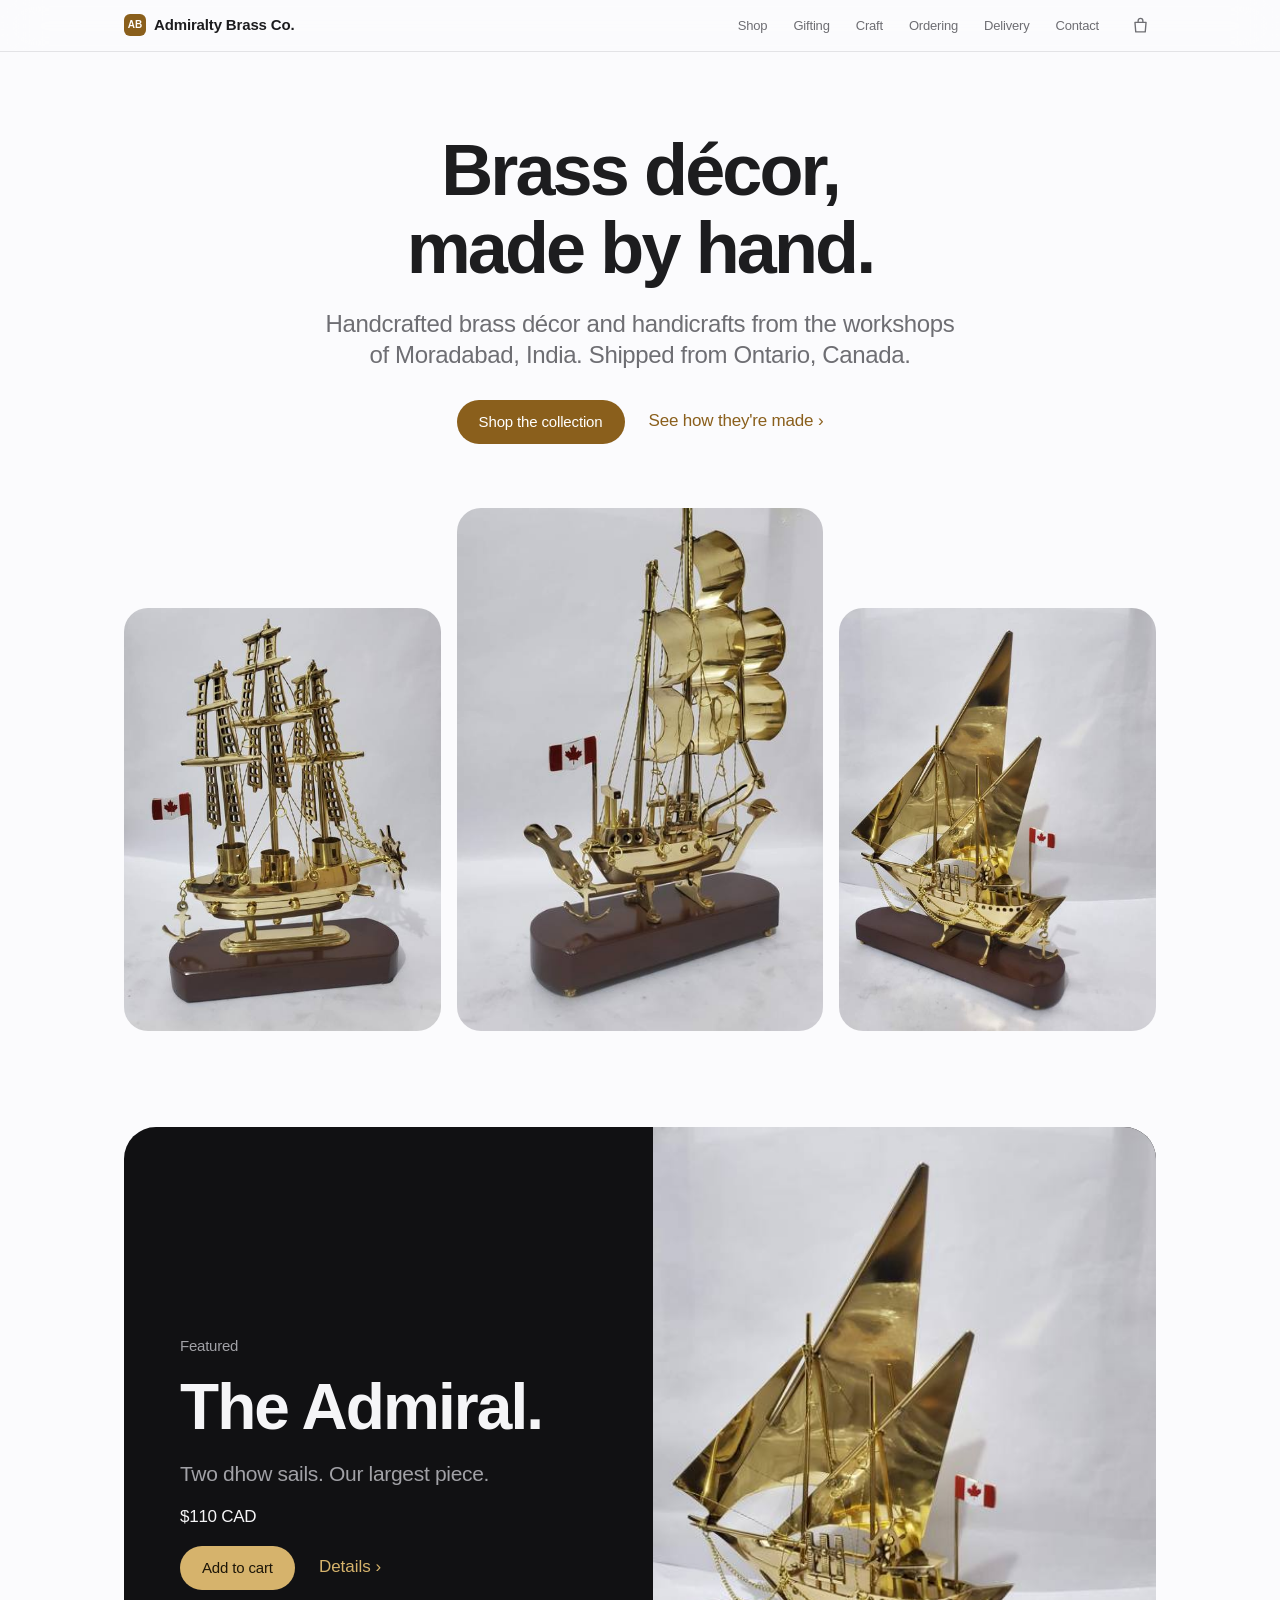
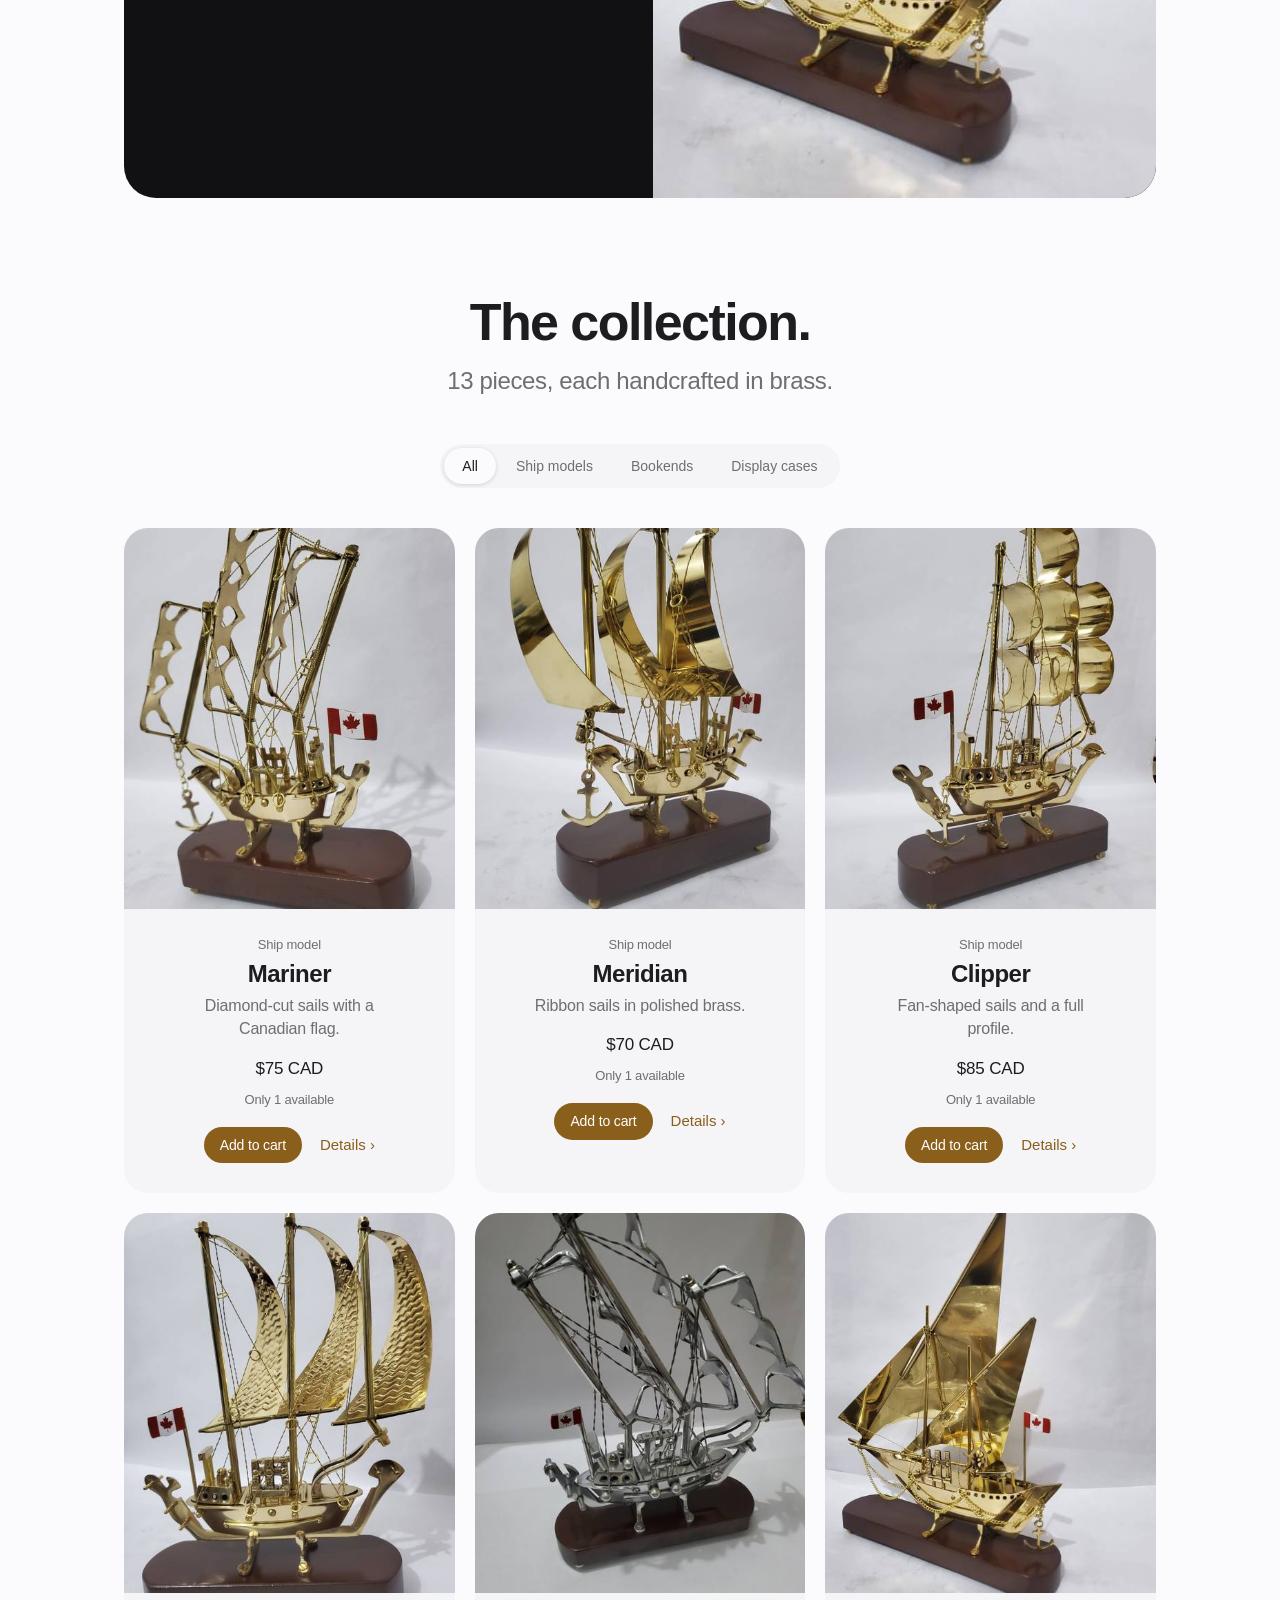
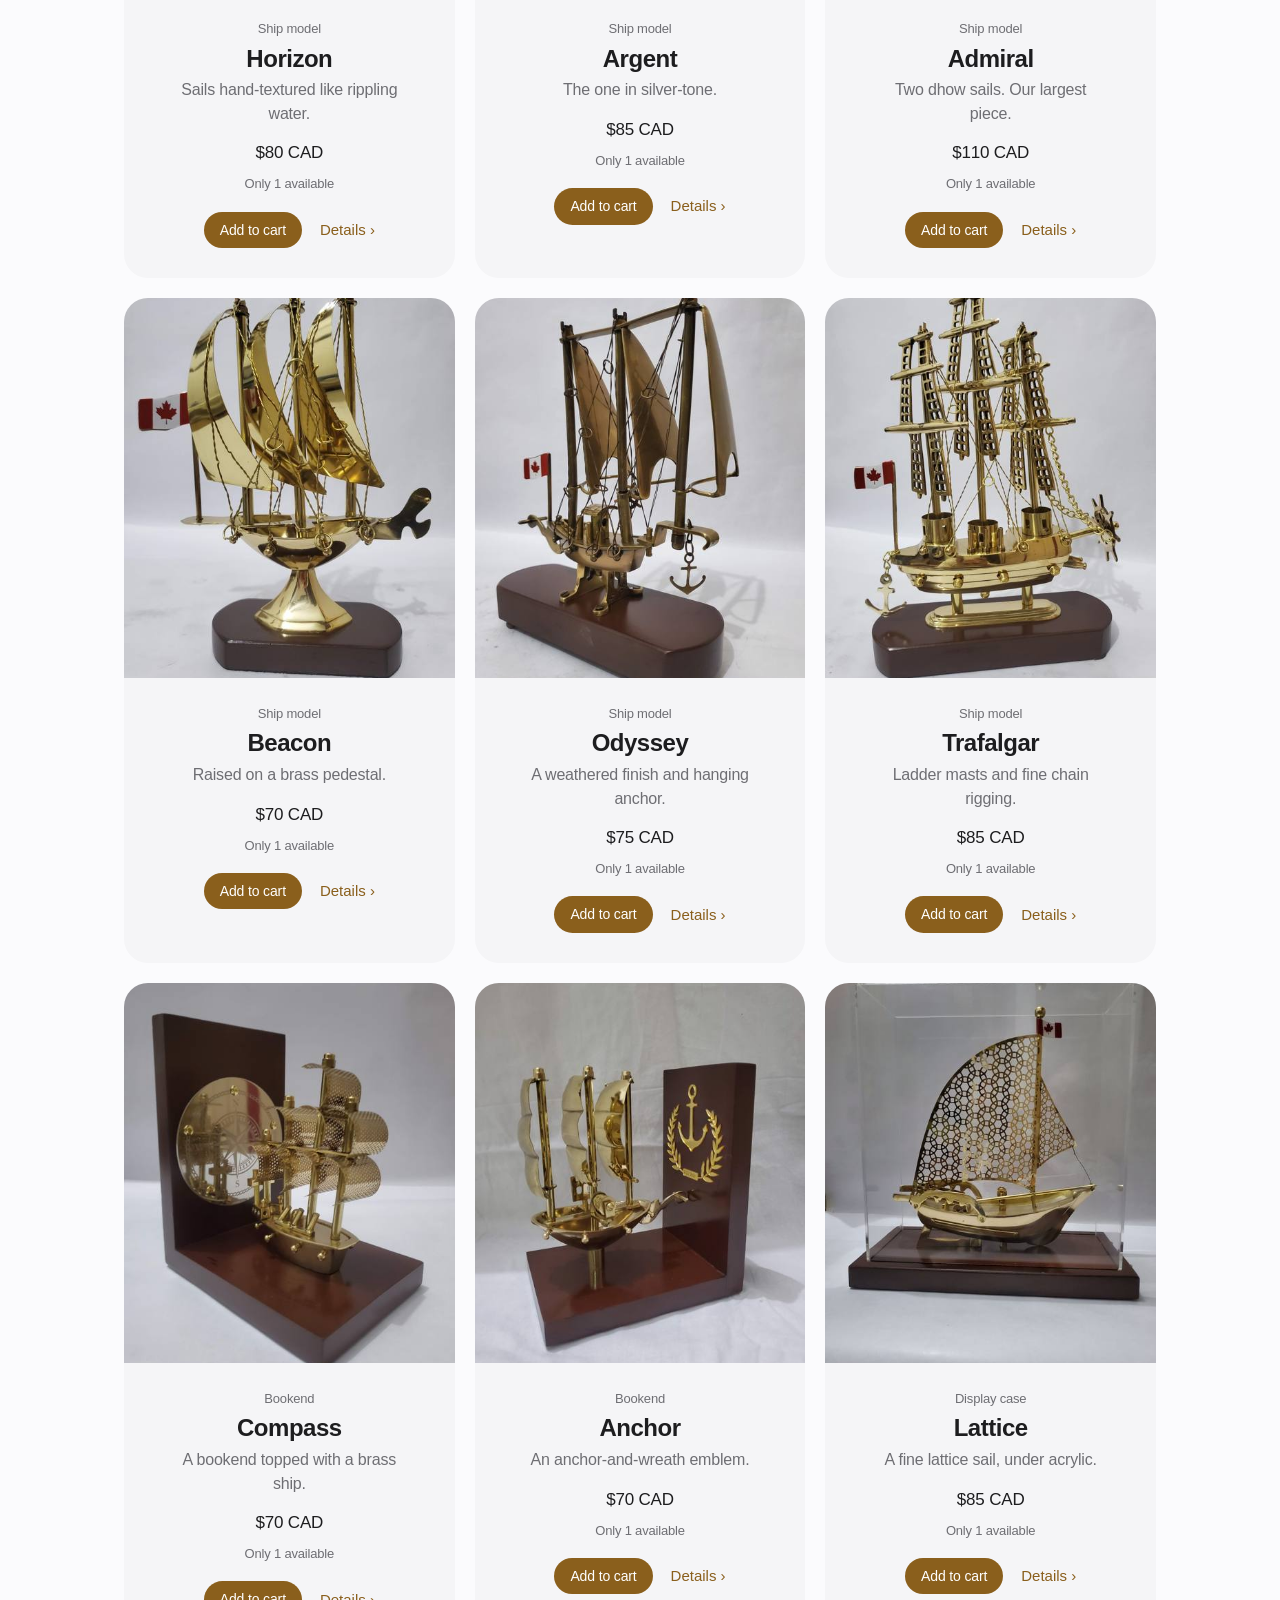
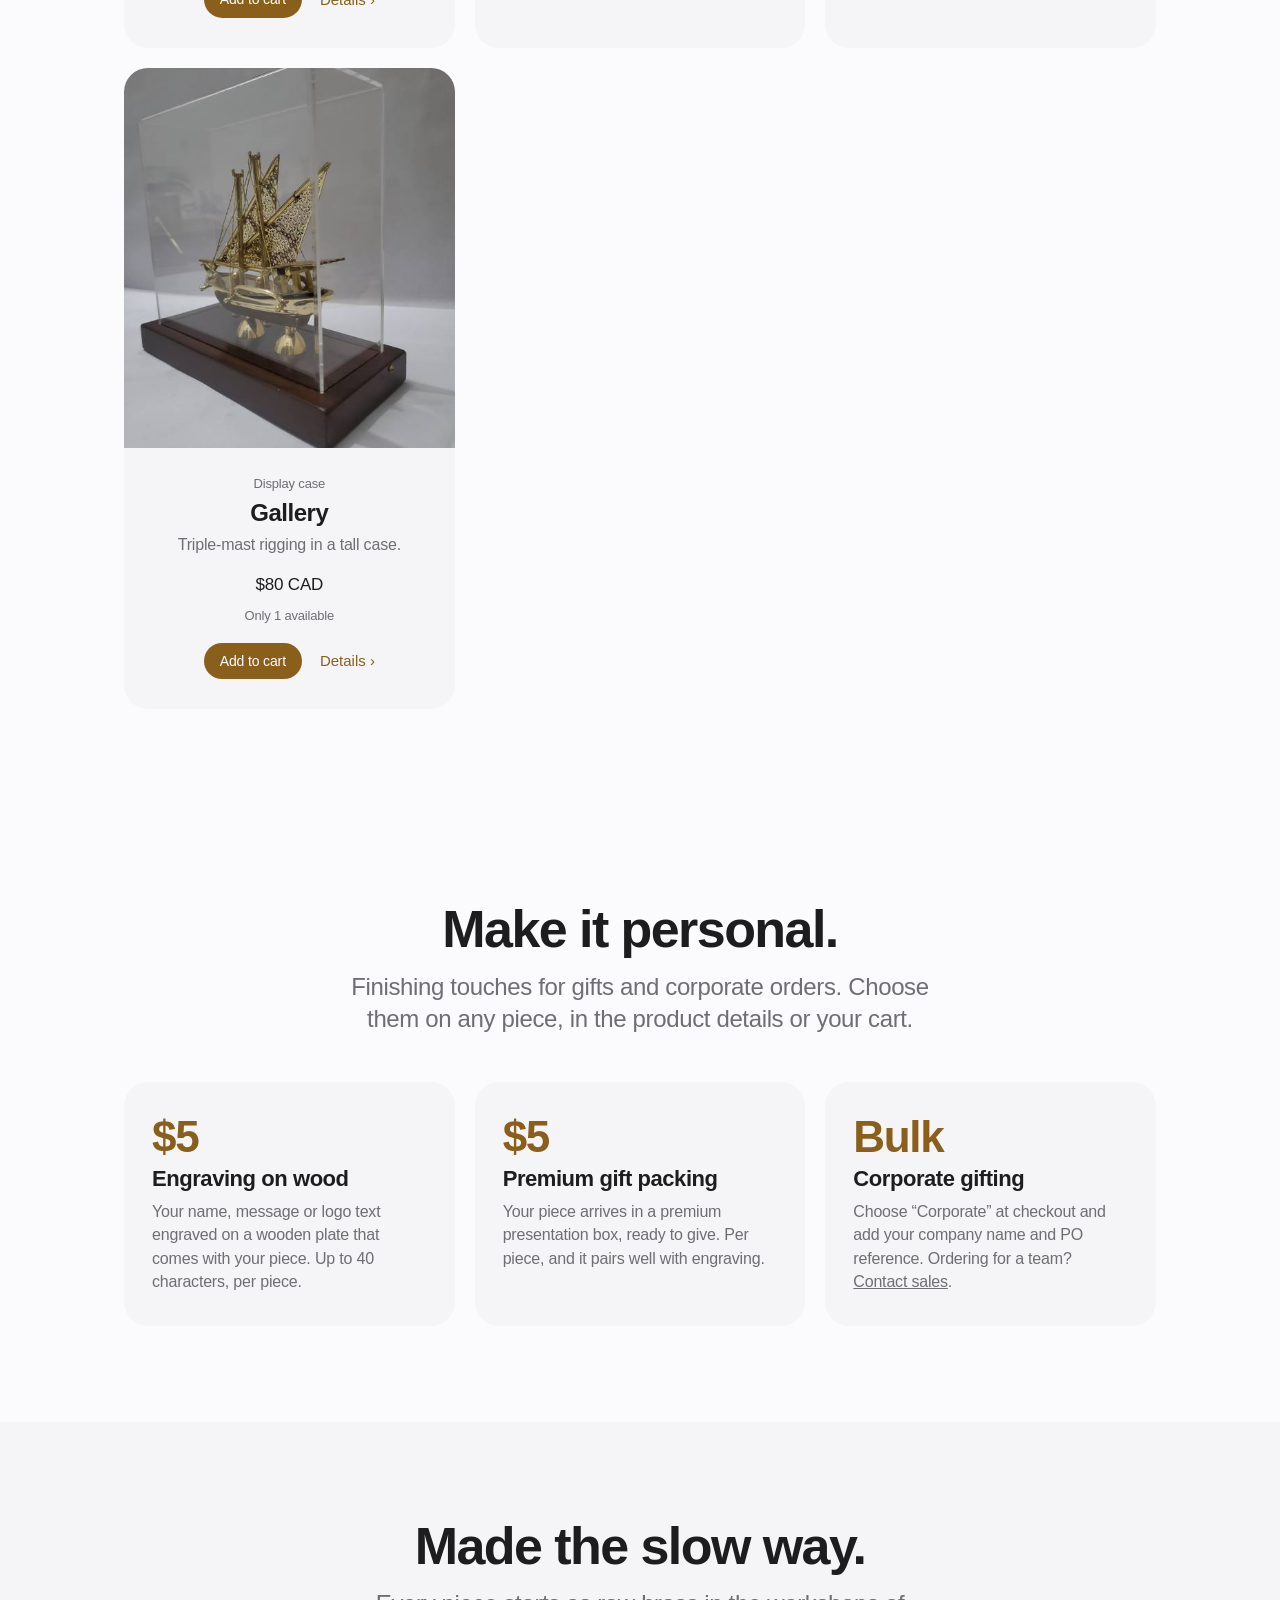
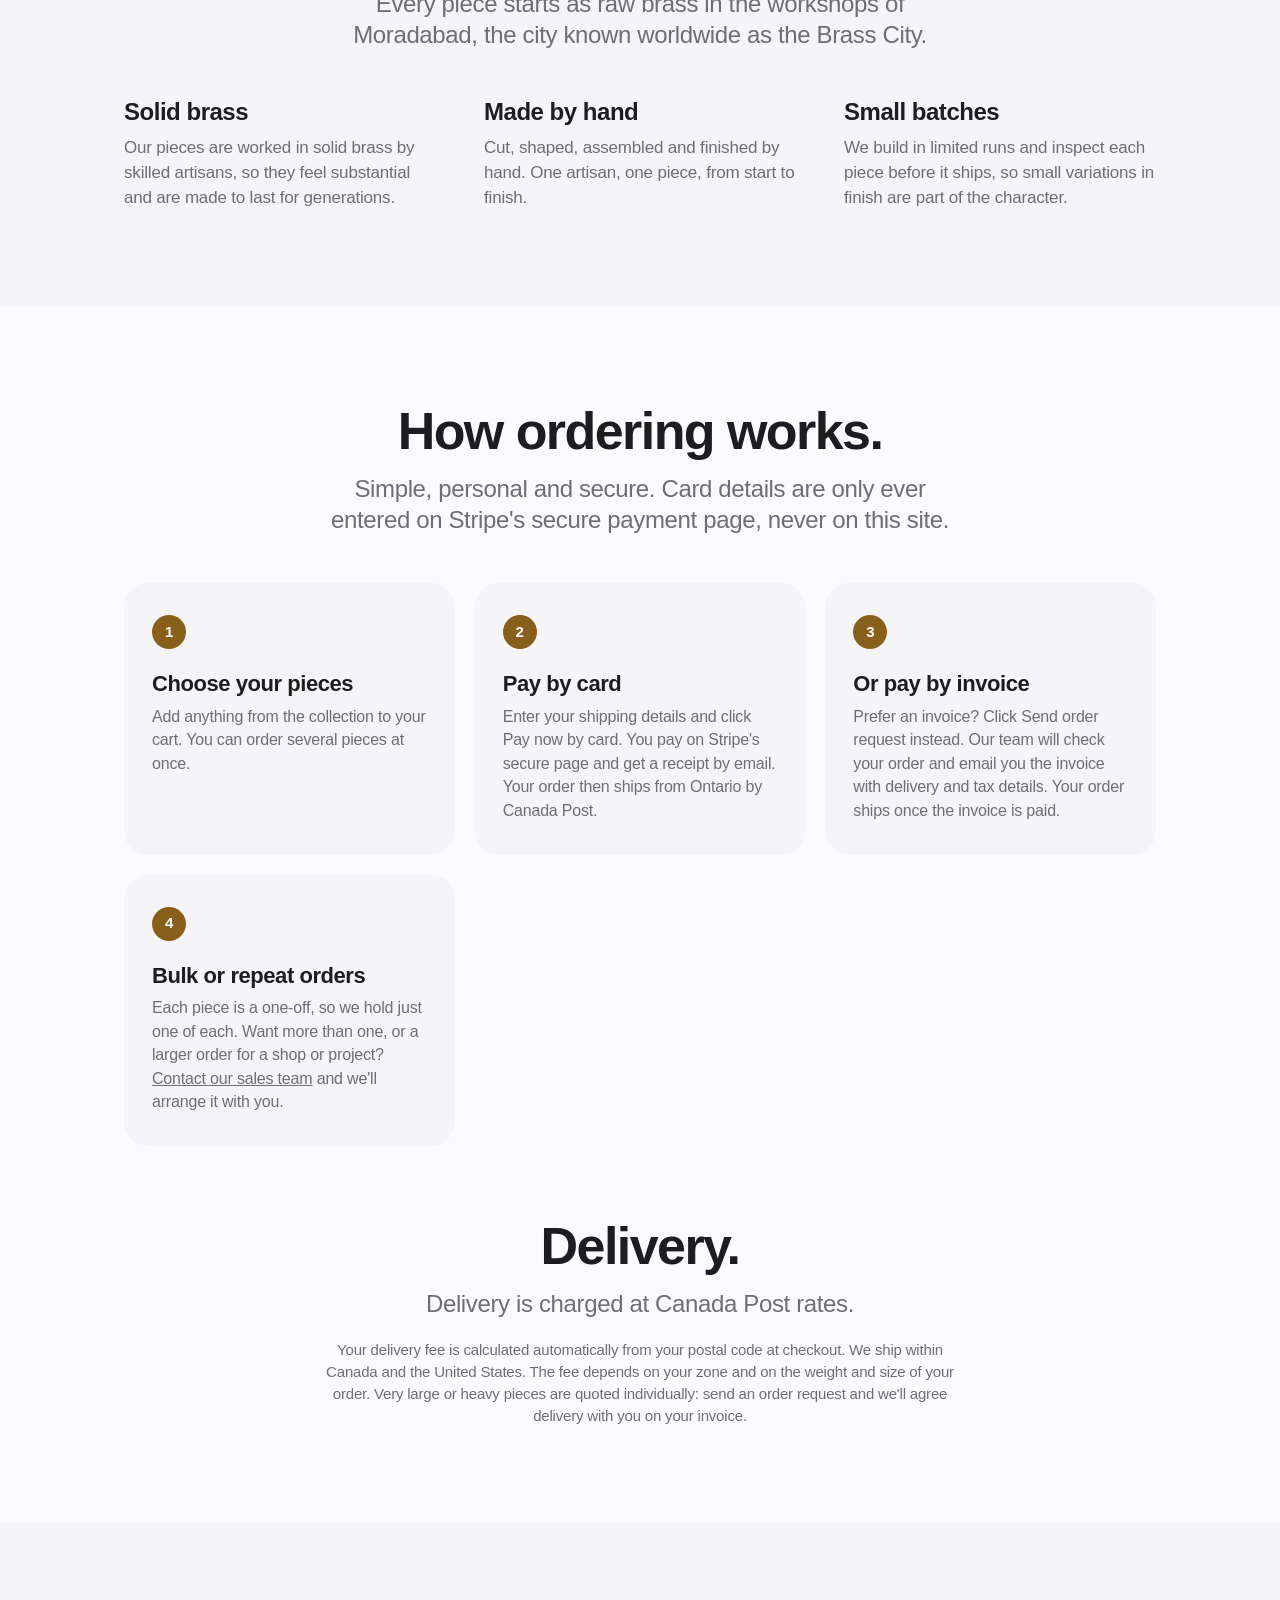
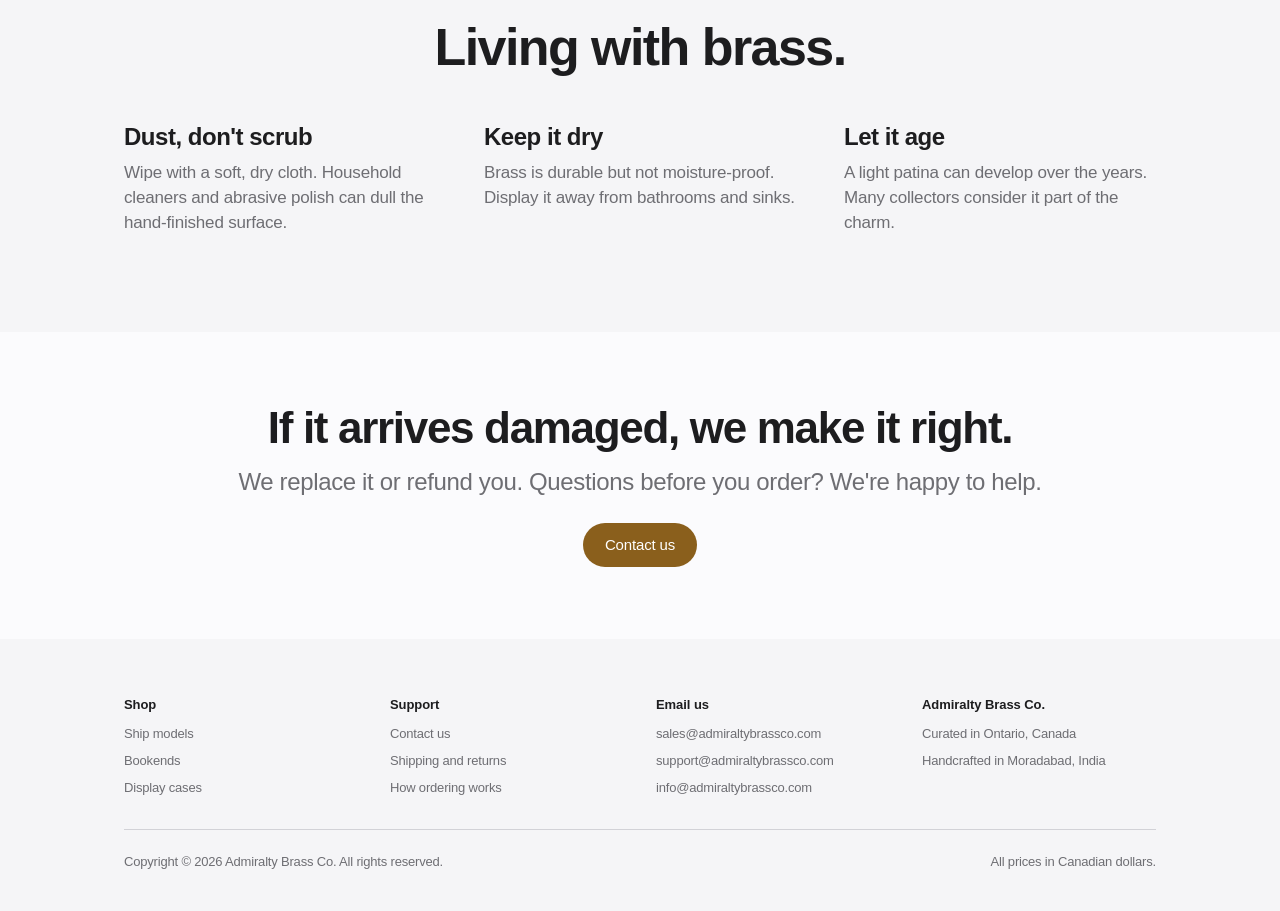
==== index.html @ e2c0f2c4 "Add files via upload" ====
<!DOCTYPE html>
<html lang="en">
<head>
<meta charset="UTF-8">
<meta name="viewport" content="width=device-width, initial-scale=1, viewport-fit=cover">
<title>Admiralty Brass Co. | Handcrafted brass décor</title>
<meta name="description" content="Handcrafted brass décor and handicrafts, made by artisans in Moradabad, India and shipped from Ontario, Canada.">
<meta property="og:title" content="Admiralty Brass Co.">
<meta property="og:description" content="Handcrafted brass décor and handicrafts, shipped from Ontario, Canada.">
<meta name="theme-color" content="#fbfbfd" media="(prefers-color-scheme: light)">
<meta name="theme-color" content="#000000" media="(prefers-color-scheme: dark)">
<link rel="icon" href="data:image/svg+xml,%3Csvg xmlns=%22http://www.w3.org/2000/svg%22 viewBox=%220 0 100 100%22%3E%3Crect width=%22100%22 height=%22100%22 rx=%2222%22 fill=%22%238a5f1c%22/%3E%3Ctext x=%2250%22 y=%2266%22 font-size=%2248%22 font-family=%22Arial,sans-serif%22 font-weight=%22700%22 text-anchor=%22middle%22 fill=%22white%22%3EAB%3C/text%3E%3C/svg%3E">
<style>
[hidden]{display:none!important}
:root{
  --paper:#fbfbfd; --fog:#f5f5f7; --line:#d2d2d7; --ink:#1d1d1f; --slate:#6e6e73;
  --brass:#8a5f1c; --on-brass:#fff; --brass-soft:#b98a3e;
  --radius:24px;
  --font:-apple-system,BlinkMacSystemFont,"SF Pro Display","SF Pro Text","Helvetica Neue","Segoe UI",Roboto,Arial,sans-serif;
}
@media (prefers-color-scheme:dark){
  :root{--paper:#000; --fog:#161618; --line:#38383b; --ink:#f5f5f7; --slate:#a1a1a6; --brass:#d6b36c; --on-brass:#1d1608; --brass-soft:#d6b36c;}
}
*{box-sizing:border-box}
html{scroll-behavior:smooth;scroll-padding-top:64px;-webkit-text-size-adjust:100%}
body{margin:0;background:var(--paper);color:var(--ink);font-family:var(--font);font-size:17px;line-height:1.47;letter-spacing:-.011em;-webkit-font-smoothing:antialiased}
body:has(dialog[open]){overflow:hidden}
img{max-width:100%;display:block}
a{color:inherit}
button{font:inherit;color:inherit}
:focus-visible{outline:2px solid var(--brass);outline-offset:3px;border-radius:6px}
.wrap{max-width:1080px;margin:0 auto;padding:0 24px}
.skip{position:absolute;left:-999px;top:8px;background:var(--ink);color:var(--paper);padding:8px 14px;border-radius:8px;z-index:999}
.skip:focus{left:8px}

/* nav */
.nav{position:sticky;top:0;z-index:50;height:52px;background:color-mix(in srgb,var(--paper) 78%,transparent);backdrop-filter:saturate(180%) blur(20px);-webkit-backdrop-filter:saturate(180%) blur(20px);border-bottom:1px solid color-mix(in srgb,var(--line) 60%,transparent)}
.nav .wrap{height:100%;display:flex;align-items:center;justify-content:space-between;gap:16px}
.brand{display:flex;align-items:center;gap:8px;text-decoration:none;font-weight:600;font-size:15px;letter-spacing:-.01em;white-space:nowrap}
.brand .mark{display:inline-flex;align-items:center;justify-content:center;width:22px;height:22px;border-radius:6px;background:var(--brass);color:var(--on-brass);font-size:10px;font-weight:700;letter-spacing:0}
.links{display:flex;align-items:center;gap:26px;font-size:13px}
.links a{text-decoration:none;color:var(--slate);transition:color .2s}
.links a:hover,.links a[aria-current]{color:var(--ink)}
.cartbtn{position:relative;background:none;border:0;cursor:pointer;padding:6px;display:flex;color:var(--slate)}
.cartbtn:hover{color:var(--ink)}
.cartbtn svg{width:19px;height:19px}
.cartbtn .n{position:absolute;top:-2px;right:-4px;min-width:16px;height:16px;padding:0 4px;border-radius:8px;background:var(--brass);color:var(--on-brass);font-size:10px;font-weight:600;display:none;align-items:center;justify-content:center}
.cartbtn .n.on{display:flex}
@media(max-width:640px){.links .opt{display:none}.links{gap:18px}}

/* buttons */
.btn{display:inline-flex;align-items:center;justify-content:center;gap:6px;border:0;border-radius:980px;padding:11px 22px;font-size:15px;font-weight:500;letter-spacing:-.01em;text-decoration:none;cursor:pointer;background:var(--brass);color:var(--on-brass);transition:filter .2s,transform .1s}
.btn:hover{filter:brightness(1.08)}
.btn:active{transform:scale(.98)}
.btn.sm{padding:8px 16px;font-size:14px}
.btn.block{width:100%}
.btn.ghost{background:transparent;color:var(--brass);box-shadow:inset 0 0 0 1px var(--brass)}
.btn[disabled]{opacity:.55;cursor:default}
.link{color:var(--brass);text-decoration:none;font-size:17px;background:none;border:0;cursor:pointer;padding:0}
.link:hover{text-decoration:underline}
.link.sm{font-size:15px}
.link::after{content:" \203A"}
.actions{display:flex;align-items:center;justify-content:center;gap:24px;flex-wrap:wrap}

/* type */
h1,h2,h3{margin:0;font-weight:600;letter-spacing:-.03em;line-height:1.08}
.lede,h1,h2{text-wrap:balance}
h1{font-size:clamp(40px,7vw,72px);letter-spacing:-.04em}
h2{font-size:clamp(32px,4.6vw,52px)}
h3{font-size:24px;letter-spacing:-.02em;line-height:1.16}
.lede{font-size:clamp(19px,2.2vw,24px);line-height:1.3;color:var(--slate);letter-spacing:-.015em;margin:0}
.center{text-align:center}
section{padding:96px 0}
.fog{background:var(--fog)}
.head{max-width:720px;margin:0 auto 48px;text-align:center}
.head .lede{margin-top:14px}

/* forms */
.field{display:flex;flex-direction:column;gap:6px}
.field label{font-size:13px;color:var(--slate)}
.field input,.field select,.field textarea{font:inherit;font-size:16px;color:var(--ink);background:var(--paper);border:1px solid var(--line);border-radius:12px;padding:12px 14px;width:100%;transition:border-color .15s,box-shadow .15s}
.field textarea{min-height:130px;resize:vertical}
.field input:focus,.field select:focus,.field textarea:focus{outline:none;border-color:var(--brass);box-shadow:0 0 0 3px color-mix(in srgb,var(--brass) 25%,transparent)}
.field [aria-invalid="true"]{border-color:#d70015}
.err{color:#d70015;font-size:13px;min-height:0}
@media(prefers-color-scheme:dark){.err{color:#ff6961}}
.hp{position:absolute;left:-9999px;height:0;overflow:hidden}
.two{display:grid;grid-template-columns:1fr 1fr;gap:14px}
@media(max-width:480px){.two{grid-template-columns:1fr}}
.note{font-size:14px;color:var(--slate)}
.status{border-radius:14px;padding:14px 16px;font-size:15px;background:var(--fog)}
.status.bad{background:color-mix(in srgb,#d70015 12%,var(--paper));color:var(--ink)}

/* footer */
footer{background:var(--fog);padding:56px 0 40px;font-size:13px;color:var(--slate)}
.fgrid{display:grid;grid-template-columns:repeat(auto-fit,minmax(180px,1fr));gap:32px;padding-bottom:32px;border-bottom:1px solid var(--line)}
footer h4{margin:0 0 10px;font-size:13px;font-weight:600;color:var(--ink);letter-spacing:-.005em}
footer ul{list-style:none;margin:0;padding:0;display:grid;gap:8px}
footer a{text-decoration:none;color:var(--slate)}
footer a:hover{color:var(--ink);text-decoration:underline}
.fine{padding-top:22px;display:flex;justify-content:space-between;flex-wrap:wrap;gap:8px}

@media(prefers-reduced-motion:reduce){*,*::before,*::after{animation:none!important;transition:none!important;scroll-behavior:auto!important}}

/* hero */
.hero{padding:80px 0 0;text-align:center}
.hero .lede{max-width:640px;margin:20px auto 30px}
.lineup{display:grid;grid-template-columns:1fr 1.15fr 1fr;gap:16px;align-items:end;margin-top:64px}
.lineup img{width:100%;aspect-ratio:3/4;object-fit:cover;border-radius:var(--radius)}
.lineup img:nth-child(2){aspect-ratio:3/4.3}
@media(max-width:720px){.lineup{grid-template-columns:1fr;max-width:340px;margin-left:auto;margin-right:auto}.lineup img:not(:nth-child(2)){display:none}}

/* flagship */
.flagship{padding:96px 0 0}
.flag{display:grid;grid-template-columns:1.05fr 1fr;background:#111113;color:#f5f5f7;border-radius:32px;overflow:hidden}
.flag .txt{padding:64px 56px;display:flex;flex-direction:column;justify-content:center;gap:18px;align-items:flex-start}
.flag h2{font-size:clamp(40px,5.4vw,64px)}
.flag p{margin:0;color:#a1a1a6;font-size:21px;line-height:1.3;letter-spacing:-.015em}
.flag .price{color:#f5f5f7;font-size:17px}
.flag .btn{background:#d6b36c;color:#1d1608}
.flag .link{color:#d6b36c}
.flag img{width:100%;height:100%;min-height:440px;object-fit:cover}
@media(max-width:800px){.flag{grid-template-columns:1fr}.flag .txt{padding:40px 28px}.flag img{min-height:0;aspect-ratio:3/4;order:-1}}

/* collection */
.filters{display:flex;justify-content:center;margin-bottom:40px}
.seg{display:inline-flex;background:var(--fog);border-radius:980px;padding:4px;gap:2px;flex-wrap:wrap;justify-content:center}
.seg button{border:0;background:transparent;border-radius:980px;padding:8px 18px;font-size:14px;cursor:pointer;color:var(--slate)}
.seg button[aria-pressed="true"]{background:var(--paper);color:var(--ink);box-shadow:0 1px 4px rgba(0,0,0,.14);font-weight:500}
.grid{display:grid;grid-template-columns:repeat(auto-fill,minmax(310px,1fr));gap:20px}
.tile{background:var(--fog);border-radius:var(--radius);overflow:hidden;display:flex;flex-direction:column;text-align:center}
.tile .pic{display:block;padding:0;border:0;background:none;cursor:pointer;width:100%}
.tile .pic img{width:100%;aspect-ratio:4/4.6;object-fit:cover;transition:transform .5s ease}
.tile .pic:hover img{transform:scale(1.03)}
.tile .pic{overflow:hidden}
.tile .body{padding:26px 24px 30px;display:flex;flex-direction:column;align-items:center;gap:6px;flex:1}
.kind{margin:0;font-size:13px;color:var(--slate)}
.tag{margin:0;color:var(--slate);font-size:16px;max-width:26ch}
.price{margin:10px 0 0;font-size:17px;font-weight:500}
.tile .row{display:flex;gap:18px;align-items:center;margin-top:12px}

.tile.sold .pic img{opacity:.5;filter:grayscale(.6)}
.avail{margin:2px 0 0;font-size:13px;color:var(--slate)}
.avail.out{color:#d70015;font-weight:500}
@media(prefers-color-scheme:dark){.avail.out{color:#ff6961}}
.stockmsg{margin:0 0 16px}

/* craft */
.cols{display:grid;grid-template-columns:repeat(auto-fit,minmax(240px,1fr));gap:48px}
.cols h3{margin-bottom:10px}
.cols p{margin:0;color:var(--slate)}
.steps{display:grid;grid-template-columns:repeat(auto-fit,minmax(250px,1fr));gap:20px;counter-reset:s}
.step{background:var(--fog);border-radius:var(--radius);padding:32px 28px}
.step::before{counter-increment:s;content:counter(s);display:flex;width:34px;height:34px;border-radius:50%;background:var(--brass);color:var(--on-brass);font-weight:600;font-size:15px;align-items:center;justify-content:center;margin-bottom:22px}
.step h3{font-size:22px;margin-bottom:8px}
.step p{margin:0;color:var(--slate);font-size:16px}
.dgrid{display:grid;grid-template-columns:repeat(auto-fit,minmax(280px,1fr));gap:20px;margin-top:56px}
.dcard{background:var(--fog);border-radius:var(--radius);padding:32px 28px}
.dcard .amt{font-size:clamp(34px,5vw,44px);font-weight:600;letter-spacing:-.03em;line-height:1.05;margin:0 0 6px;color:var(--brass)}
.dcard h3{font-size:22px;margin-bottom:8px}
.dcard p{margin:0;color:var(--slate);font-size:16px}
.rates{margin:40px auto 0;max-width:640px;background:var(--fog);border-radius:var(--radius);padding:8px 28px}
.rates div{display:flex;justify-content:space-between;gap:16px;padding:14px 0;border-bottom:1px solid var(--line);font-size:16px}
.rates div:last-child{border-bottom:0}
.rates span:last-child{font-weight:600;white-space:nowrap}
.dnote{text-align:center;color:var(--slate);font-size:15px;margin:20px auto 0;max-width:640px}
.origin{text-align:center;padding:72px 0}
.origin h2{font-size:clamp(28px,4vw,44px);max-width:760px;margin:0 auto}
.origin .lede{margin-top:14px}

/* dialogs */
dialog{border:0;padding:0;color:var(--ink);background:var(--paper)}
dialog::backdrop{background:rgba(0,0,0,.45);backdrop-filter:blur(6px);-webkit-backdrop-filter:blur(6px)}
#qv{width:min(940px,calc(100% - 24px));max-height:calc(100% - 24px);border-radius:28px;overflow:auto;margin:auto}
#qv[open]{animation:pop .22s ease}
@keyframes pop{from{opacity:0;transform:translateY(10px) scale(.985)}to{opacity:1;transform:none}}
.x{position:absolute;top:14px;right:14px;z-index:2;width:34px;height:34px;border-radius:50%;border:0;background:color-mix(in srgb,var(--ink) 10%,var(--paper));cursor:pointer;font-size:20px;line-height:1;display:flex;align-items:center;justify-content:center}
.x:hover{background:color-mix(in srgb,var(--ink) 18%,var(--paper))}
.qvg{display:grid;grid-template-columns:1fr 1fr}
.qvg img{width:100%;height:100%;object-fit:cover;min-height:420px;background:var(--fog)}
.qvb{padding:44px 40px;display:flex;flex-direction:column;gap:10px}
.qvb h2{font-size:38px}
.qvb .tag{max-width:none;font-size:18px}
.qvb ul{margin:8px 0 0;padding-left:18px;color:var(--slate);font-size:15px;display:grid;gap:6px}
.qvb .price{font-size:22px;margin:14px 0 0}
details.spec{border-top:1px solid var(--line);border-bottom:1px solid var(--line);margin:10px 0 6px;padding:12px 0}
details.spec summary{cursor:pointer;font-size:15px;font-weight:500;list-style:none;display:flex;justify-content:space-between}
details.spec summary::after{content:"+";color:var(--slate)}
details.spec[open] summary::after{content:"\2212"}
details.spec summary::-webkit-details-marker{display:none}
dl{margin:12px 0 0;display:grid;gap:8px;font-size:14px}
dl div{display:grid;grid-template-columns:110px 1fr;gap:10px}
dt{color:var(--slate)}dd{margin:0}
.buy{display:flex;gap:12px;align-items:center;margin-top:8px}
.qty{display:inline-flex;align-items:center;border:1px solid var(--line);border-radius:980px}
.qty button{width:38px;height:40px;border:0;background:none;cursor:pointer;font-size:18px;color:var(--ink)}
.qty span{min-width:22px;text-align:center;font-size:15px}
.buy .btn{flex:1}
@media(max-width:760px){.qvg{grid-template-columns:1fr}.qvg img{min-height:0;aspect-ratio:4/4}.qvb{padding:28px 24px 30px}}

#drawer{position:fixed;inset:0 0 0 auto;margin:0;width:min(460px,100%);height:100%;max-height:100%;border-radius:0;display:none;flex-direction:column}
#drawer[open]{display:flex;animation:slide .26s ease}
@keyframes slide{from{transform:translateX(28px);opacity:0}to{transform:none;opacity:1}}
.dh{display:flex;justify-content:space-between;align-items:center;padding:20px 24px;border-bottom:1px solid var(--line)}
.dh h3{font-size:20px}
.dh .x{position:static}
.db{flex:1;overflow:auto;padding:24px}
.df{padding:20px 24px 26px;border-top:1px solid var(--line);display:grid;gap:12px}
.line{display:grid;grid-template-columns:72px 1fr auto;gap:16px;align-items:center;padding:14px 0;border-bottom:1px solid var(--line)}
.line:first-child{padding-top:0}
.line img{width:72px;height:88px;object-fit:cover;border-radius:12px}
.line .nm{font-weight:500;font-size:16px}
.line .sub{font-size:13px;color:var(--slate)}
.line .qty{margin-top:8px;transform:scale(.9);transform-origin:left}
.line .qty button{height:34px;width:34px}
.rm{background:none;border:0;color:var(--brass);font-size:13px;cursor:pointer;padding:0;margin-top:6px;display:block}
.rm:hover{text-decoration:underline}
.sumrow{display:flex;justify-content:space-between;font-size:17px;font-weight:500}
.empty{text-align:center;color:var(--slate);padding:60px 0}
.formstack{display:grid;gap:14px}
.back{background:none;border:0;color:var(--brass);cursor:pointer;padding:0;margin-bottom:18px;font-size:15px}
.back:hover{text-decoration:underline}
.done h3{font-size:28px;margin-bottom:8px}
.oid{display:inline-block;background:var(--fog);border-radius:10px;padding:6px 12px;font-weight:600;letter-spacing:.02em;margin:6px 0 14px}
.done ul{padding-left:18px;color:var(--slate);display:grid;gap:8px;margin:12px 0 20px}
.recap{background:var(--fog);border-radius:14px;padding:14px 16px;font-size:14px;color:var(--slate);margin-bottom:16px;line-height:1.5}
.opts{display:grid;gap:8px;margin:10px 0}
.orow{display:flex;gap:10px;align-items:flex-start;font-size:14px;cursor:pointer;background:var(--fog);border-radius:12px;padding:10px 12px;text-align:left}
.orow input{margin-top:3px;accent-color:var(--brass)}
.orow b{color:var(--brass);font-weight:600}
.orow small{display:block;color:var(--slate);font-size:12px;line-height:1.35}
.engtxt{font:inherit;font-size:14px;color:var(--ink);background:var(--paper);border:1px solid var(--line);border-radius:10px;padding:9px 12px;width:100%}
.line .opts{grid-column:1/-1;margin:0}
.rc div{display:flex;justify-content:space-between;gap:12px}
.rc .sub2{padding-left:12px}
.rc .tot{font-weight:600;color:var(--ink);border-top:1px solid var(--line);margin-top:6px;padding-top:6px}
</style>
</head>
<body>
<a class="skip" href="#collection">Skip to the collection</a>

<header class="nav">
  <div class="wrap">
    <a class="brand" href="index.html" aria-label="Admiralty Brass Co. home">
      <span class="mark" aria-hidden="true">AB</span>
      Admiralty Brass Co.
    </a>
    <nav class="links" aria-label="Main">
      <a href="#collection">Shop</a>
      <a class="opt" href="#gifting">Gifting</a>
      <a class="opt" href="#craft">Craft</a>
      <a class="opt" href="#ordering">Ordering</a>
      <a class="opt" href="#delivery">Delivery</a>
      <a href="contact.html">Contact</a>
      <button class="cartbtn" id="cartOpen" aria-label="Open cart">
        <svg viewBox="0 0 24 24" fill="none" stroke="currentColor" stroke-width="1.7" stroke-linecap="round" stroke-linejoin="round" aria-hidden="true"><path d="M5 8h14l-1 12H6L5 8z"/><path d="M9 8V6a3 3 0 016 0v2"/></svg>
        <span class="n" id="cartCount">0</span>
      </button>
    </nav>
  </div>
</header>

<main>
<section class="hero">
  <div class="wrap">
    <h1>Brass décor,<br>made by hand.</h1>
    <p class="lede">Handcrafted brass décor and handicrafts from the workshops of Moradabad, India. Shipped from Ontario, Canada.</p>
    <div class="actions">
      <a class="btn" href="#collection">Shop the collection</a>
      <a class="link" href="#craft">See how they're made</a>
    </div>
    <div class="lineup" id="lineup"></div>
  </div>
</section>

<section class="flagship" id="flagship" hidden style="padding-bottom:0">
  <div class="wrap">
    <div class="flag">
      <div class="txt">
        <p style="font-size:15px;color:#a1a1a6">Featured</p>
        <h2 id="flHead"></h2>
        <p id="flTag"></p>
        <p class="price" id="flPrice"></p>
        <div class="actions">
          <button class="btn" id="flAdd">Add to cart</button>
          <button class="link" id="flOpen">Details</button>
        </div>
      </div>
      <img id="flagImg" alt="">
    </div>
  </div>
</section>

<section id="collection">
  <div class="wrap">
    <div class="head">
      <h2>The collection.</h2>
      <p class="lede" id="collLede">Handcrafted pieces in brass.</p>
    </div>
    <div class="filters">
      <div class="seg" id="seg" role="group" aria-label="Filter the collection"></div>
    </div>
    <div class="grid" id="grid"></div>
  </div>
</section>

<section id="gifting">
  <div class="wrap">
    <div class="head"><h2>Make it personal.</h2><p class="lede">Finishing touches for gifts and corporate orders. Choose them on any piece, in the product details or your cart.</p></div>
    <div class="dgrid" style="margin-top:0">
      <div class="dcard"><p class="amt">$5</p><h3>Engraving on wood</h3><p>Your name, message or logo text engraved on a wooden plate that comes with your piece. Up to 40 characters, per piece.</p></div>
      <div class="dcard"><p class="amt">$5</p><h3>Premium gift packing</h3><p>Your piece arrives in a premium presentation box, ready to give. Per piece, and it pairs well with engraving.</p></div>
      <div class="dcard"><p class="amt">Bulk</p><h3>Corporate gifting</h3><p>Choose &ldquo;Corporate&rdquo; at checkout and add your company name and PO reference. Ordering for a team? <a href="mailto:sales@admiraltybrassco.com">Contact sales</a>.</p></div>
    </div>
  </div>
</section>

<section id="craft" class="fog">
  <div class="wrap">
    <div class="head"><h2>Made the slow way.</h2><p class="lede">Every piece starts as raw brass in the workshops of Moradabad, the city known worldwide as the Brass City.</p></div>
    <div class="cols">
      <div><h3>Solid brass</h3><p>Our pieces are worked in solid brass by skilled artisans, so they feel substantial and are made to last for generations.</p></div>
      <div><h3>Made by hand</h3><p>Cut, shaped, assembled and finished by hand. One artisan, one piece, from start to finish.</p></div>
      <div><h3>Small batches</h3><p>We build in limited runs and inspect each piece before it ships, so small variations in finish are part of the character.</p></div>
    </div>
  </div>
</section>

<section id="ordering">
  <div class="wrap">
    <div class="head"><h2>How ordering works.</h2><p class="lede">Simple, personal and secure. Card details are only ever entered on Stripe's secure payment page, never on this site.</p></div>
    <div class="steps">
      <div class="step"><h3>Choose your pieces</h3><p>Add anything from the collection to your cart. You can order several pieces at once.</p></div>
      <div class="step"><h3>Pay by card</h3><p>Enter your shipping details and click Pay now by card. You pay on Stripe's secure page and get a receipt by email. Your order then ships from Ontario by Canada Post.</p></div>
      <div class="step"><h3>Or pay by invoice</h3><p>Prefer an invoice? Click Send order request instead. Our team will check your order and email you the invoice with delivery and tax details. Your order ships once the invoice is paid.</p></div>
      <div class="step"><h3>Bulk or repeat orders</h3><p>Each piece is a one-off, so we hold just one of each. Want more than one, or a larger order for a shop or project? <a href="mailto:sales@admiraltybrassco.com">Contact our sales team</a> and we'll arrange it with you.</p></div>
    </div>
    <div id="delivery" style="margin-top:72px">
      <div class="head" style="margin-bottom:0"><h2>Delivery.</h2><p class="lede">Delivery is charged at Canada Post rates.</p></div>
      <p class="dnote">Your delivery fee is calculated automatically from your postal code at checkout. We ship within Canada and the United States. The fee depends on your zone and on the weight and size of your order. Very large or heavy pieces are quoted individually: send an order request and we'll agree delivery with you on your invoice.</p>
    </div>
  </div>
</section>

<section class="fog">
  <div class="wrap">
    <div class="head"><h2>Living with brass.</h2></div>
    <div class="cols">
      <div><h3>Dust, don't scrub</h3><p>Wipe with a soft, dry cloth. Household cleaners and abrasive polish can dull the hand-finished surface.</p></div>
      <div><h3>Keep it dry</h3><p>Brass is durable but not moisture-proof. Display it away from bathrooms and sinks.</p></div>
      <div><h3>Let it age</h3><p>A light patina can develop over the years. Many collectors consider it part of the charm.</p></div>
    </div>
  </div>
</section>

<section class="origin">
  <div class="wrap">
    <h2>If it arrives damaged, we make it right.</h2>
    <p class="lede">We replace it or refund you. Questions before you order? We're happy to help.</p>
    <div class="actions" style="margin-top:26px"><a class="btn" href="contact.html">Contact us</a></div>
  </div>
</section>
</main>

<footer>
  <div class="wrap">
    <div class="fgrid">
      <div><h4>Shop</h4><ul id="footShop"></ul></div>
      <div><h4>Support</h4><ul><li><a href="contact.html">Contact us</a></li><li><a href="contact.html#faq">Shipping and returns</a></li><li><a href="#ordering">How ordering works</a></li></ul></div>
      <div><h4>Email us</h4><ul>
        <li><a data-mail="sales" href="mailto:sales@admiraltybrassco.com">sales@admiraltybrassco.com</a></li>
        <li><a data-mail="support" href="mailto:support@admiraltybrassco.com">support@admiraltybrassco.com</a></li>
        <li><a data-mail="info" href="mailto:info@admiraltybrassco.com">info@admiraltybrassco.com</a></li>
      </ul></div>
      <div><h4>Admiralty Brass Co.</h4><ul><li>Curated in Ontario, Canada</li><li>Handcrafted in Moradabad, India</li></ul></div>
    </div>
    <div class="fine"><span>Copyright &copy; 2026 Admiralty Brass Co. All rights reserved.</span><span>All prices in Canadian dollars.</span></div>
  </div>
</footer>

<!-- product details -->
<dialog id="qv" aria-labelledby="qvName">
  <button class="x" id="qvClose" aria-label="Close details">&times;</button>
  <div class="qvg">
    <img id="qvImg" alt="">
    <div class="qvb">
      <p class="kind" id="qvKind"></p>
      <h2 id="qvName"></h2>
      <p class="tag" id="qvTag"></p>
      <ul id="qvFeat"></ul>
      <p class="price" id="qvPrice"></p>
      <details class="spec"><summary>Specifications</summary><dl id="qvSpec"></dl></details>
      <div id="qvOpts"></div>
      <div class="buy">
        <div class="qty"><button id="qvMinus" aria-label="Fewer">&minus;</button><span id="qvQty" aria-live="polite">1</span><button id="qvPlus" aria-label="More">+</button></div>
        <button class="btn" id="qvAdd">Add to cart</button>
      </div>
      <p class="note" id="qvMsg" role="status" style="margin:4px 0 0"></p>
    </div>
  </div>
</dialog>

<!-- cart and checkout -->
<dialog id="drawer" aria-label="Cart">
  <div class="dh"><h3 id="dTitle">Cart</h3><button class="x" id="dClose" aria-label="Close cart">&times;</button></div>
  <div class="db" id="dBody"></div>
  <div class="df" id="dFoot"></div>
</dialog>

<script src="config.js"></script>
<script src="products.js"></script>
<script>
const SITE = Object.assign({web3formsKey:"01ef3884-0c2e-4777-aaf7-3c39a5c28ab5", payEndpoint:"https://admiralty-checkout.hk-haseeb21.workers.dev", domain:"admiraltybrassco.com", payAddons:false, confirmEndpoint:""}, window.SITE || {});
const mail = n => n + "@" + SITE.domain;
const $ = s => document.querySelector(s);
const money = n => "$" + n + " CAD";
/* ---------- delivery fee calculator ----------
   Edit the numbers below to change your delivery fees (whole dollars, CAD).
   fee = zone fee + extra for each additional piece in the order. */
const SHIP = {
  /* Weight-based extra: each whole kg above includedKg adds extraPerKg.
     Products can set weightKg and dims:{l,w,h} (cm) in products.js.
     The zone fee covers the first 2 kg (one typical piece). No weightKg set = defaultKg (1 kg).
     Bigger than maxKg or maxSideCm (or invoiceOnly:true) = no automatic fee, invoice + quote instead. */
  weight: {includedKg:2, extraPerKg:3, defaultKg:1, maxKg:30, maxSideCm:120, volDivisor:5000},
  bulkAt: 5,
  zones: {
    GTA:   {name:"Toronto, Mississauga and Hamilton area", fee:21},
    ON:    {name:"Rest of Ontario", fee:28},
    QC:    {name:"Quebec", fee:25},
    PRA:   {name:"Manitoba, Saskatchewan, Alberta", fee:33},
    BC:    {name:"British Columbia", fee:34},
    ATL:   {name:"Atlantic Canada (NB, NS, PE, NL)", fee:33},
    NORTH: {name:"Yukon, Northwest Territories, Nunavut", fee:45},
    US:    {name:"United States", fee:28}
  },
  postal: {A:"ATL",B:"ATL",C:"ATL",E:"ATL",G:"QC",H:"QC",J:"QC",K:"ON",L:"GTA",M:"GTA",N:"ON",P:"ON",R:"PRA",S:"PRA",T:"PRA",V:"BC",X:"NORTH",Y:"NORTH"}
};
function shipQuote(country, postal, pieces){
  let z = null, err = "";
  if(country === "Canada"){
    const p = postal.trim().toUpperCase();
    if(!p) err = "Enter your postal code to see your delivery fee.";
    else if(!/^[A-Z]\d[A-Z][ -]?\d[A-Z]\d$/.test(p) || !SHIP.postal[p[0]]) err = "Enter a valid Canadian postal code, like M5V 2T6.";
    else z = SHIP.postal[p[0]];
  } else if(country === "United States"){
    if(!/^\d{5}(-\d{4})?$/.test(postal.trim())) err = "Enter your 5-digit ZIP code to see your delivery fee.";
    else z = "US";
  } else err = "We currently ship to Canada and the United States only.";
  if(!z) return {err};
  const zone = SHIP.zones[z], info = cartShipInfo();
  if(info.manual) return {zone: zone.name, manual: true, fee: 0};
  return {zone: zone.name, fee: zone.fee + SHIP.weight.extraPerKg * Math.max(0, Math.ceil(info.kg) - SHIP.weight.includedKg)};
}
function cartShipInfo(){
  const W = SHIP.weight; let actual = 0, vol = 0, manual = false;
  CART.forEach(c => {
    const p = bySku(c.sku); if(!p) return;
    const kg = typeof p.weightKg === "number" ? p.weightKg : W.defaultKg;
    actual += kg * c.qty;
    if(p.dims){ vol += p.dims.l * p.dims.w * p.dims.h / W.volDivisor * c.qty; if(Math.max(p.dims.l, p.dims.w, p.dims.h) > W.maxSideCm) manual = true; }
    if(kg > W.maxKg || p.invoiceOnly) manual = true;
  });
  return {kg: Math.max(actual, vol), manual};
}
const esc = s => String(s).replace(/[&<>"']/g, c => ({"&":"&amp;","<":"&lt;",">":"&gt;",'"':"&quot;","'":"&#39;"}[c]));

/* ---------- catalogue ---------- */
const PRODUCTS = window.PRODUCTS || [];
const bySku = s => PRODUCTS.find(p => p.sku === s);
/* Stock: every piece is one-of-a-kind. Add stock:0 to a product in products.js when it sells.
   Products with no stock value count as 1 in stock. */
const stockOf = p => typeof p.stock === "number" ? p.stock : 1;
const soldOut = p => stockOf(p) < 1;
let cartMsg = "";
const outMsg = p => `Out of stock: we only have ${stockOf(p)} of ${esc(p.name)}. Need more? <a href="mailto:sales@admiraltybrassco.com">Contact sales</a> for a bulk order.`;

/* ---------- cart state ---------- */
let CART = [];
try{ CART = JSON.parse(localStorage.getItem("ab_cart") || "[]").filter(c => bySku(c.sku) && Number.isInteger(c.qty) && c.qty > 0).map(c => ({sku:c.sku, qty:Math.min(c.qty, stockOf(bySku(c.sku))), engrave:!!c.engrave, engText:String(c.engText||"").slice(0,40), gift:!!c.gift})).filter(c => c.qty > 0); }catch(e){ CART = []; }
const save = () => { try{ localStorage.setItem("ab_cart", JSON.stringify(CART)); }catch(e){} };
const count = () => CART.reduce((a,c) => a + c.qty, 0);
const ADDON = {engrave:5, gift:5};
const merch = () => CART.reduce((a,c) => a + bySku(c.sku).price * c.qty, 0);
const engTot = () => CART.reduce((a,c) => a + (c.engrave ? ADDON.engrave * c.qty : 0), 0);
const giftTot = () => CART.reduce((a,c) => a + (c.gift ? ADDON.gift * c.qty : 0), 0);
const extras = () => engTot() + giftTot();
const extrasOf = c => (c.engrave ? ADDON.engrave : 0) * c.qty + (c.gift ? ADDON.gift : 0) * c.qty;
const subtotal = () => merch() + extras();
const sumRows = () => { const r = (a,v) => `<div class="sumrow" style="font-weight:400;font-size:15px"><span>${a}</span><span>${v}</span></div>`; return (extras() ? r("Items", money(merch())) + (engTot() ? r("Wood engraving", money(engTot())) : "") + (giftTot() ? r("Premium gift packing", money(giftTot())) : "") : "") + `${sumRows()}`; };
const optsHTML = (o, k) => `<div class="opts">
  <label class="orow"><input type="checkbox" data-o="engrave" data-k="${k}" ${o.engrave ? "checked" : ""}><span><b>+$5</b> Engraving on wood<small>Custom text on a wooden plate, per piece</small></span></label>
  ${o.engrave ? `<input class="engtxt" data-o="engText" data-k="${k}" maxlength="40" aria-label="Text to engrave" placeholder="Text to engrave (max 40 characters)" value="${esc(o.engText || "")}">` : ""}
  <label class="orow"><input type="checkbox" data-o="gift" data-k="${k}" ${o.gift ? "checked" : ""}><span><b>+$5</b> Premium gift packing<small>Presentation box, per piece</small></span></label>
</div>`;
function setOpt(k, key, val, quiet){
  if(k === "qv"){ QVO[key] = val; if(!quiet) renderQvOpts(); return; }
  const c = CART.find(x => x.sku === k); if(!c) return;
  c[key] = val; save(); if(!quiet) viewCart();
}
document.addEventListener("change", e => { const t = e.target, o = t.dataset && t.dataset.o; if(o === "engrave" || o === "gift") setOpt(t.dataset.k, o, t.checked); });
document.addEventListener("input", e => { const t = e.target; if(t.dataset && t.dataset.o === "engText") setOpt(t.dataset.k, "engText", t.value, true); });
function refreshBadge(){ const n = count(), el = $("#cartCount"); el.textContent = n; el.classList.toggle("on", n > 0); $("#cartOpen").setAttribute("aria-label", "Open cart, " + n + " item" + (n===1?"":"s")); }
function addToCart(sku, q, o){
  const p = bySku(sku), it = CART.find(c => c.sku === sku), want = (it ? it.qty : 0) + q;
  if(want > stockOf(p)){ cartMsg = outMsg(p); return false; }
  if(it){ it.qty = want; if(o) Object.assign(it, o); } else CART.push(Object.assign({sku, qty:q}, o || {}));
  save(); refreshBadge(); return true;
}

/* ---------- page render ---------- */
/* hero photos */
$("#lineup").innerHTML = (window.HERO_IMAGES || []).slice(0,3).map(h => `<img src="${esc(h.src)}" alt="${esc(h.alt||"")}">`).join("");
if(!(window.HERO_IMAGES||[]).length) $("#lineup").remove();

/* featured product */
const feat = bySku(window.FEATURED_SKU || "");
if(feat){
  $("#flagship").hidden = false;
  $("#flHead").textContent = feat.headline || feat.name;
  $("#flTag").textContent = feat.desc || feat.tag;
  $("#flPrice").textContent = money(feat.price);
  $("#flagImg").src = feat.img; $("#flagImg").alt = feat.alt;
  if(soldOut(feat)){ $("#flAdd").disabled = true; $("#flAdd").textContent = "Sold out"; }
  $("#flAdd").onclick = () => { addToCart(feat.sku, 1); openDrawer("cart"); };
  $("#flOpen").onclick = () => openQV(feat.sku);
}

/* categories are built from the products themselves */
const KINDS = [...new Set(PRODUCTS.map(p => p.kind))];
const kindLabel = k => (window.CATEGORY_LABELS && window.CATEGORY_LABELS[k]) || (k + "s");
$("#collLede").textContent = PRODUCTS.length + (PRODUCTS.length === 1 ? " piece" : " pieces") + ", each handcrafted in brass.";
$("#seg").innerHTML = ["All", ...KINDS].map((k,i) => `<button data-f="${esc(k)}" aria-pressed="${i===0}">${esc(k==="All" ? "All" : kindLabel(k))}</button>`).join("");
if(KINDS.length < 2) $("#seg").parentElement.hidden = true;
$("#footShop").innerHTML = KINDS.map(k => `<li><a href="#collection" data-jump="${esc(k)}">${esc(kindLabel(k))}</a></li>`).join("");

function renderGrid(f){
  const list = PRODUCTS.filter(p => f === "All" || p.kind === f);
  $("#grid").innerHTML = list.map(p => `
    <article class="tile${soldOut(p) ? " sold" : ""}">
      <button class="pic" data-open="${p.sku}" aria-label="View details for ${esc(p.name)}"><img src="${esc(p.img)}" alt="${esc(p.alt)}" loading="lazy"></button>
      <div class="body">
        <p class="kind">${esc(p.kind)}</p>
        <h3>${esc(p.name)}</h3>
        <p class="tag">${esc(p.tag)}</p>
        <p class="price">${money(p.price)}</p>
        ${soldOut(p) ? '<p class="avail out">Sold out</p>' : stockOf(p) <= 3 ? '<p class="avail">Only ' + stockOf(p) + ' available</p>' : ''}
        <div class="row">${soldOut(p) ? '<button class="btn sm" disabled>Out of stock</button>' : '<button class="btn sm" data-add="' + p.sku + '">Add to cart</button>'}<button class="link sm" data-open="${p.sku}">Details</button></div>
      </div>
    </article>`).join("");
}
function setFilter(f){
  document.querySelectorAll("#seg button").forEach(b => b.setAttribute("aria-pressed", String(b.dataset.f === f)));
  renderGrid(f);
}
renderGrid("All");
$("#seg").addEventListener("click", e => { const b = e.target.closest("button[data-f]"); if(b) setFilter(b.dataset.f); });
document.querySelectorAll("[data-jump]").forEach(a => a.addEventListener("click", () => setFilter(a.dataset.jump)));

document.addEventListener("click", e => {
  const o = e.target.closest("[data-open]"); if(o){ openQV(o.dataset.open); return; }
  const a = e.target.closest("[data-add]"); if(a){ addToCart(a.dataset.add, 1); openDrawer("cart"); }
});

/* ---------- details dialog ---------- */
const qv = $("#qv"); let qvP = null, qvN = 1, QVO = {};
const renderQvOpts = () => { $("#qvOpts").innerHTML = optsHTML(QVO, "qv"); };
function openQV(sku){
  qvP = bySku(sku); qvN = 1; QVO = {engrave:false, engText:"", gift:false}; renderQvOpts();
  $("#qvImg").src = qvP.img; $("#qvImg").alt = qvP.alt;
  $("#qvKind").textContent = qvP.kind; $("#qvName").textContent = qvP.name; $("#qvTag").textContent = qvP.tag;
  $("#qvFeat").innerHTML = qvP.features.map(f => "<li>" + esc(f) + "</li>").join("");
  $("#qvPrice").textContent = money(qvP.price); $("#qvQty").textContent = 1;
  $("#qvSpec").innerHTML = [["Finish",qvP.finish],["Material",qvP.material||"Solid brass"],["Base",qvP.base],["Ideal for",qvP.ideal],["Item number",qvP.sku]]
    .map(r => `<div><dt>${r[0]}</dt><dd>${esc(r[1])}</dd></div>`).join("");
  qv.querySelector("details").open = false;
  $("#qvMsg").innerHTML = "";
  const out = soldOut(qvP);
  $("#qvAdd").disabled = out; $("#qvAdd").textContent = out ? "Sold out" : "Add to cart";
  $("#qvMinus").disabled = $("#qvPlus").disabled = out;
  qv.showModal();
}
$("#qvClose").onclick = () => qv.close();
qv.addEventListener("click", e => { if(e.target === qv) qv.close(); });
$("#qvMinus").onclick = () => { if(qvN > 1){ qvN--; $("#qvQty").textContent = qvN; } };
$("#qvPlus").onclick = () => { if(qvN >= stockOf(qvP)){ $("#qvMsg").innerHTML = outMsg(qvP); return; } if(qvN < 20){ qvN++; $("#qvQty").textContent = qvN; } };
$("#qvAdd").onclick = () => { if(QVO.engrave && !QVO.engText.trim()){ $("#qvMsg").textContent = "Enter the text for your wood engraving, or untick it."; return; } addToCart(qvP.sku, qvN, Object.assign({}, QVO)); qv.close(); openDrawer("cart"); };

/* ---------- drawer ---------- */
const drawer = $("#drawer"), dBody = $("#dBody"), dFoot = $("#dFoot"), dTitle = $("#dTitle");
let lastOrder = null;
function openDrawer(view){ if(!drawer.open) drawer.showModal(); ({cart:viewCart, checkout:viewCheckout})[view](); }
$("#cartOpen").onclick = () => openDrawer("cart");
$("#dClose").onclick = () => drawer.close();
drawer.addEventListener("click", e => { if(e.target === drawer) drawer.close(); });

function viewCart(){
  dTitle.textContent = "Cart";
  if(!CART.length){
    dBody.innerHTML = `<p class="empty">Your cart is empty.</p>`;
    dFoot.innerHTML = `<button class="btn block" id="keep">Browse the collection</button>`;
    $("#keep").onclick = () => { drawer.close(); location.hash = "#collection"; };
    return;
  }
  const msg = cartMsg ? `<div class="status bad stockmsg">${cartMsg}</div>` : ""; cartMsg = "";
  dBody.innerHTML = msg + CART.map(c => { const p = bySku(c.sku); return `
    <div class="line">
      <img src="${esc(p.img)}" alt="">
      <div>
        <div class="nm">${esc(p.name)}</div><div class="sub">${esc(p.kind)}, ${money(p.price)} each</div>
        <div class="qty"><button data-q="${c.sku}" data-d="-1" aria-label="Fewer ${esc(p.name)}">&minus;</button><span>${c.qty}</span><button data-q="${c.sku}" data-d="1" aria-label="More ${esc(p.name)}">+</button></div>
        <button class="rm" data-rm="${c.sku}">Remove</button>
      </div>
      <div class="nm">${money(p.price * c.qty + extrasOf(c))}</div>${optsHTML(c, c.sku)}
    </div>`; }).join("");
  dFoot.innerHTML = `${sumRows()}
    <p class="note" style="margin:0">Your delivery fee is calculated automatically at checkout from your address and the weight and size of your order. 13% HST is added at checkout. You won't be charged until you pay.</p>
    ${cartShipInfo().manual ? '<p class="note" style="margin:0"><strong>Large or heavy item:</strong> delivery for this order is quoted individually. At checkout, send an order request and we will email you an invoice.</p>' : ''}
    ${count() >= SHIP.bulkAt ? '<p class="note" style="margin:0">Ordering several pieces? <a href="mailto:sales@admiraltybrassco.com">Contact sales</a> for bulk arrangements.</p>' : ''}
    <button class="btn block" id="toCheckout">Check out</button>`;
  $("#toCheckout").onclick = () => viewCheckout();
}
dBody.addEventListener("click", e => {
  const q = e.target.closest("[data-q]"), r = e.target.closest("[data-rm]");
  if(q){ const it = CART.find(c => c.sku === q.dataset.q); if(it.qty + Number(q.dataset.d) > stockOf(bySku(it.sku))){ cartMsg = outMsg(bySku(it.sku)); viewCart(); return; } it.qty += Number(q.dataset.d); if(it.qty < 1) CART = CART.filter(c => c !== it); if(it && it.qty > 20) it.qty = 20; save(); refreshBadge(); viewCart(); }
  if(r){ CART = CART.filter(c => c.sku !== r.dataset.rm); save(); refreshBadge(); viewCart(); }
});

function viewCheckout(){
  if(!CART.length){ viewCart(); return; }
  dTitle.textContent = "Shipping details";
  dBody.innerHTML = `<button class="back" id="back">&lsaquo; Back to cart</button>
  <form class="formstack" id="ship" novalidate>
    <div class="field"><label for="fName">Full name</label><input id="fName" autocomplete="name" required><div class="err" id="eName"></div></div>
    <div class="field"><label for="fEmail">Email</label><input id="fEmail" type="email" autocomplete="email" required><div class="err" id="eEmail"></div></div>
    <div class="field"><label for="fPhone">Phone (optional)</label><input id="fPhone" type="tel" autocomplete="tel"></div>
    <div class="field"><label for="fAddr">Street address</label><input id="fAddr" autocomplete="street-address" required><div class="err" id="eAddr"></div></div>
    <div class="two">
      <div class="field"><label for="fCity">City</label><input id="fCity" autocomplete="address-level2" required><div class="err" id="eCity"></div></div>
      <div class="field"><label for="fProv">Province or state</label><input id="fProv" autocomplete="address-level1"></div>
    </div>
    <div class="two">
      <div class="field"><label for="fPost">Postal or ZIP code</label><input id="fPost" autocomplete="postal-code" required><div class="err" id="ePost"></div></div>
      <div class="field"><label for="fCountry">Country</label><select id="fCountry" autocomplete="country-name"><option value="Canada">Canada</option><option value="United States">United States</option></select></div>
    </div>
    <div class="field"><label for="fNote">Notes (optional)</label><textarea id="fNote" style="min-height:80px"></textarea></div>
    <div class="field"><label for="fOcc">This order is for</label><select id="fOcc"><option>Personal use</option><option>Gift</option><option>Corporate</option></select></div>
    <div class="field" id="occBox" hidden><label for="fOccTxt" id="occLbl"></label><input id="fOccTxt" maxlength="200"></div>
    <div class="hp" aria-hidden="true"><label>Leave this empty<input id="fBot" tabindex="-1" autocomplete="off"></label></div>
    <div id="fStatus" role="status"></div>
  </form>`;
  dFoot.innerHTML = `${sumRows()}
    <div class="sumrow"><span>Delivery</span><span id="shipAmt">Enter postal code</span></div>
    <div class="sumrow"><span>HST (13%)</span><span id="taxAmt">-</span></div>
    <div class="sumrow" style="font-weight:600"><span>Total with HST</span><span id="totAmt">${money(subtotal())}</span></div>
    <p class="note" style="margin:0" id="payNote">Pay by card now. If you prefer an invoice, send an order request and our team will check it and email you the invoice. No payment is taken until you pay.</p>
    <button class="btn block" id="pay" hidden>Pay now by card</button>
    <button class="btn ghost block" id="send">Send order request</button>`;
  const PAYNOTE = $("#payNote").textContent;
  const refreshShip = () => {
    const q = shipQuote($("#fCountry").value, $("#fPost").value, count());
    $("#shipAmt").textContent = q.err ? "Enter postal code" : q.manual ? "Quoted on invoice" : money(q.fee);
    const fee = q.err ? 0 : q.fee, base = subtotal() + fee;
    const tax = $("#fCountry").value === "Canada" ? Math.round(base * 13) / 100 : 0;
    const m2 = n => "$" + n.toFixed(2) + " CAD";
    $("#taxAmt").textContent = q.err ? "-" : q.manual ? "On invoice" : (tax ? m2(tax) : "None");
    $("#totAmt").textContent = q.manual ? "Quoted on invoice" : m2(base + tax);
    $("#payNote").textContent = q.manual ? "One or more items are large or heavy and need a custom delivery quote. Send an order request and our team will email you an invoice with delivery and HST." : PAYNOTE;
    if(!q.manual && extras() > 0 && !SITE.payAddons) $("#payNote").textContent = "Orders with engraving or gift packing are confirmed by invoice. Send your order request and we'll email a full cost breakdown and payment details.";
    $("#ePost").textContent = ""; $("#fPost").removeAttribute("aria-invalid");
    $("#pay").hidden = !SITE.payEndpoint || !!q.manual || (extras() > 0 && !SITE.payAddons);
  };
  $("#pay").onclick = payNow;
  ["fPost","fCountry"].forEach(id => { $("#"+id).addEventListener("input", refreshShip); $("#"+id).addEventListener("change", refreshShip); });
  refreshShip();
  $("#fOcc").onchange = () => { const v = $("#fOcc").value; $("#occBox").hidden = v === "Personal use"; $("#occLbl").textContent = v === "Gift" ? "Gift message (we'll include it with the gift)" : "Company name and PO reference"; };
  $("#back").onclick = viewCart;
  $("#send").onclick = submitOrder;
  $("#ship").addEventListener("submit", e => { e.preventDefault(); submitOrder(); });
  setTimeout(() => $("#fName").focus(), 30);
}

const m2 = n => "$" + n.toFixed(2) + " CAD";
function breakdown(f, q){
  const rows = CART.map(c => { const p = bySku(c.sku); return {p, qty:c.qty, item:p.price * c.qty, eng:c.engrave ? ADDON.engrave * c.qty : 0, engText:c.engrave ? String(c.engText).trim() : "", gift:c.gift ? ADDON.gift * c.qty : 0}; });
  const sum = k => rows.reduce((a, r) => a + r[k], 0);
  const b = {rows, items:sum("item"), eng:sum("eng"), gift:sum("gift")};
  b.sub = b.items + b.eng + b.gift; b.ship = q.manual ? null : q.fee;
  b.tax = b.ship === null ? null : f.country === "Canada" ? Math.round((b.sub + b.ship) * 13) / 100 : 0;
  b.total = b.ship === null ? null : b.sub + b.ship + b.tax;
  return b;
}
function orderText(id, f, q, forCustomer){
  const b = breakdown(f, q);
  const lines = b.rows.map(r => `${r.qty} x ${r.p.name} (${r.p.sku}): ${m2(r.item)}` + (r.eng ? `\n    + Wood engraving "${r.engText}": ${m2(r.eng)}` : "") + (r.gift ? `\n    + Premium gift packing: ${m2(r.gift)}` : ""));
  const cost = [`Items: ${m2(b.items)}`, b.eng ? `Wood engraving: ${m2(b.eng)}` : "", b.gift ? `Premium gift packing: ${m2(b.gift)}` : "", `Subtotal: ${m2(b.sub)}`,
    `Delivery (${q.zone}): ${b.ship === null ? "to be quoted on your invoice (large or heavy item)" : m2(b.ship)}`,
    b.tax === null ? "Delivery and 13% HST will be added on your invoice" : f.country === "Canada" ? `HST (13%): ${m2(b.tax)}` : "HST: not applicable (United States)",
    b.total === null ? "" : `TOTAL: ${m2(b.total)}`].filter(Boolean).join("\n");
  const occ = f.occ && f.occ !== "Personal use" ? `\nOrder type: ${f.occ}${f.occTxt ? " - " + f.occTxt : ""}` : "";
  const ship = `${f.name}\n${f.addr}\n${f.city}${f.prov ? ", " + f.prov : ""} ${f.post}\n${f.country}`;
  if(forCustomer) return `Hi ${f.name.split(" ")[0]},\n\nThank you for choosing Admiralty Brass Co. Your order request ${id} is with our team, and we truly appreciate your support of our artisans in Moradabad.\n\nYour order\n${lines.join("\n")}\n\nCost breakdown\n${cost}${occ}\n\nShip to\n${ship}\n\nWhat happens next: we'll check your order and email your invoice. Once it's paid, your order ships from Ontario by Canada Post. Questions? Reply to this email or write to ${mail("support")} and quote ${id}.\n\nWith thanks,\nAdmiralty Brass Co.`;
  return `Order request ${id}${occ}\n\n${lines.join("\n")}\n\nCost breakdown\n${cost}\n\nShip to:\n${ship}\n\nEmail: ${f.email}\nPhone: ${f.phone || "-"}\nNotes: ${f.note || "-"}`;
}
async function sendCustomer(to, subject, text){
  if(!SITE.confirmEndpoint) return false;
  try{ const r = await fetch(SITE.confirmEndpoint, {method:"POST", headers:{"Content-Type":"application/json"}, body: JSON.stringify({to, subject, text})}); return r.ok; }catch(e){ return false; }
}
async function sendToTeam(payload){
  if(!SITE.web3formsKey) return null;
  try{
    const r = await fetch("https://api.web3forms.com/submit", {method:"POST", headers:{"Content-Type":"application/json", "Accept":"application/json"}, body: JSON.stringify(Object.assign({access_key: SITE.web3formsKey}, payload))});
    const d = await r.json(); return !!d.success;
  }catch(e){ return false; }
}
function collect(){
  const v = id => $(id).value.trim();
  const f = {name:v("#fName"), email:v("#fEmail"), phone:v("#fPhone"), addr:v("#fAddr"), city:v("#fCity"), prov:v("#fProv"), post:v("#fPost"), country:v("#fCountry"), note:v("#fNote"), occ:$("#fOcc").value, occTxt:v("#fOccTxt")};
  const bad = [];
  const flag = (inp, err, msg) => { $(inp).setAttribute("aria-invalid", "true"); $(err).textContent = msg; bad.push(inp); };
  ["#fName","#fEmail","#fAddr","#fCity","#fPost"].forEach(i => { $(i).removeAttribute("aria-invalid"); });
  ["#eName","#eEmail","#eAddr","#eCity","#ePost"].forEach(i => { $(i).textContent = ""; });
  if(!f.name) flag("#fName","#eName","Enter your full name.");
  if(!/^\S+@\S+\.\S+$/.test(f.email)) flag("#fEmail","#eEmail","Enter a valid email so we can send your receipt.");
  if(!f.addr) flag("#fAddr","#eAddr","Enter your street address.");
  if(!f.city) flag("#fCity","#eCity","Enter your city.");
  const q = shipQuote(f.country, f.post, count());
  if(q.err) flag("#fPost","#ePost",q.err);
  $("#fStatus").innerHTML = "";
  if(CART.some(c => c.engrave && !String(c.engText).trim())){ $("#fStatus").innerHTML = '<div class="status bad">Enter the text for your wood engraving, or untick it in your cart.</div>'; return null; }
  if(bad.length){ $(bad[0]).focus(); return null; }
  if($("#fBot").value) return null;
  return {f, q};
}
async function payNow(){
  const c = collect(); if(!c) return;
  if(c.q.manual){ $("#fStatus").innerHTML = `<div class="status bad">This order needs a custom delivery quote. Please send an order request and we'll invoice you.</div>`; return; }
  const btn = $("#pay"); btn.disabled = true; btn.textContent = "Opening secure payment...";
  const id = "AB-" + Date.now().toString(36).toUpperCase().slice(-6);
  try{
    const r = await fetch(SITE.payEndpoint, {method:"POST", headers:{"Content-Type":"application/json"}, body: JSON.stringify({items: CART.map(x => ({sku:x.sku, qty:x.qty, engrave:!!x.engrave, engText:x.engrave ? x.engText.trim() : "", giftPack:!!x.gift})), addons: ADDON, customer: c.f, orderId: id})});
    const d = await r.json();
    if(!r.ok || !d.url) throw new Error(d.error || "failed");
    location.href = d.url;
  }catch(e){
    btn.disabled = false; btn.textContent = "Pay now by card";
    $("#fStatus").innerHTML = `<div class="status bad">${esc(e.message && e.message !== "failed" ? e.message : "We couldn't start the payment.")} You can also send an order request and we'll invoice you.</div>`;
  }
}
async function submitOrder(){
  const c = collect(); if(!c) return;
  const {f, q} = c;

  const btn = $("#send"); btn.disabled = true; btn.textContent = "Sending...";
  const id = "AB-" + Date.now().toString(36).toUpperCase().slice(-6);
  const text = orderText(id, f, q, false);
  const res = await sendToTeam({subject:"New order request " + id, from_name:"Admiralty Brass website", name:f.name, email:f.email, phone:f.phone, message:text, botcheck:""});
  if(res === false){
    btn.disabled = false; btn.textContent = "Send order request";
    $("#fStatus").innerHTML = `<div class="status bad">We couldn't send your request. Check your connection and try again, or <a href="mailto:${mail("orders")}?subject=${encodeURIComponent("Order request " + id)}&body=${encodeURIComponent(text)}">email it to us instead</a>.</div>`;
    return;
  }
  const custMailed = res === null ? false : await sendCustomer(f.email, "Your Admiralty Brass Co. order " + id + ": thank you", orderText(id, f, q, true));
  lastOrder = {id, f, text, viaEmail: res === null, ship: q, b: breakdown(f, q), custMailed};
  if(res === null){ location.href = `mailto:${mail("orders")}?subject=${encodeURIComponent("Order request " + id)}&body=${encodeURIComponent(text)}`; }
  CART = []; save(); refreshBadge(); viewDone();
}
function viewDone(){
  const o = lastOrder; dTitle.textContent = o.viaEmail ? "One more step" : "Order request sent";
  const b = o.b, rw = (a, v, c) => `<div${c ? ' class="' + c + '"' : ""}><span>${a}</span><span>${v}</span></div>`;
  const recap = '<div class="rc">' + b.rows.map(r => rw(r.qty + " &times; " + esc(r.p.name), m2(r.item)) + (r.eng ? rw("+ Wood engraving &ldquo;" + esc(r.engText) + "&rdquo;", m2(r.eng), "sub2") : "") + (r.gift ? rw("+ Premium gift packing", m2(r.gift), "sub2") : "")).join("") + rw("Subtotal", m2(b.sub)) + rw("Delivery", b.ship === null ? "On invoice" : m2(b.ship)) + (b.tax === null ? rw("HST", "On invoice") : o.f.country === "Canada" ? rw("HST (13%)", m2(b.tax)) : "") + (b.total === null ? "" : rw("Total", m2(b.total), "tot")) + '</div>';
  dBody.innerHTML = `<div class="done">
    <h3>${o.viaEmail ? "Send the email to finish." : "Thank you, " + esc(o.f.name.split(" ")[0]) + "."}</h3>${o.viaEmail ? "" : "<p style=\"margin:0 0 8px;color:var(--slate)\">We're grateful you chose handcrafted brass.</p>"}
    <div class="oid">${o.id}</div>
    <p style="margin:0 0 14px;color:var(--slate)">${o.viaEmail ? "Your email app should have opened with your order filled in. Press send and we'll receive it." : "We've received your order request." + (o.custMailed ? " A copy of this cost breakdown is on its way to " + esc(o.f.email) + "." : " Below is your cost breakdown; our team has the same copy.")}</p>
    <div class="recap">${recap}</div>
    <p style="margin:0"><strong>What happens next</strong></p>
    <ul><li>Our team will check your order and email an invoice to ${esc(o.f.email)} with delivery and 13% HST.</li><li>Once it's paid, your order ships from Ontario by Canada Post.</li><li>Questions? Email <a href="mailto:${mail("support")}">${mail("support")}</a> and quote ${o.id}.</li></ul>
  </div>`;
  dFoot.innerHTML = (o.viaEmail ? `<a class="btn block" href="mailto:${mail("orders")}?subject=${encodeURIComponent("Order request " + o.id)}&body=${encodeURIComponent(o.text)}">Open the email again</a>` : "") + `<button class="btn ${o.viaEmail ? "ghost " : ""}block" id="cont">Continue shopping</button>`;
  $("#cont").onclick = () => drawer.close();
}
if(/[?&]paid=1/.test(location.search)){
  CART = []; save(); history.replaceState(null, "", location.pathname);
  dTitle.textContent = "Payment received";
  dBody.innerHTML = `<div class="done"><h3>Thank you for your order.</h3><p style="margin:0 0 14px;color:var(--slate)">Your payment went through and Stripe has emailed you a receipt. We'll pack your order and ship it from Ontario by Canada Post.</p><p style="margin:0">Questions? Email <a href="mailto:${mail("support")}">${mail("support")}</a>.</p></div>`;
  dFoot.innerHTML = `<button class="btn block" id="cont">Continue shopping</button>`;
  $("#cont").onclick = () => drawer.close();
  drawer.showModal();
}
refreshBadge();
</script>
</body>
</html>
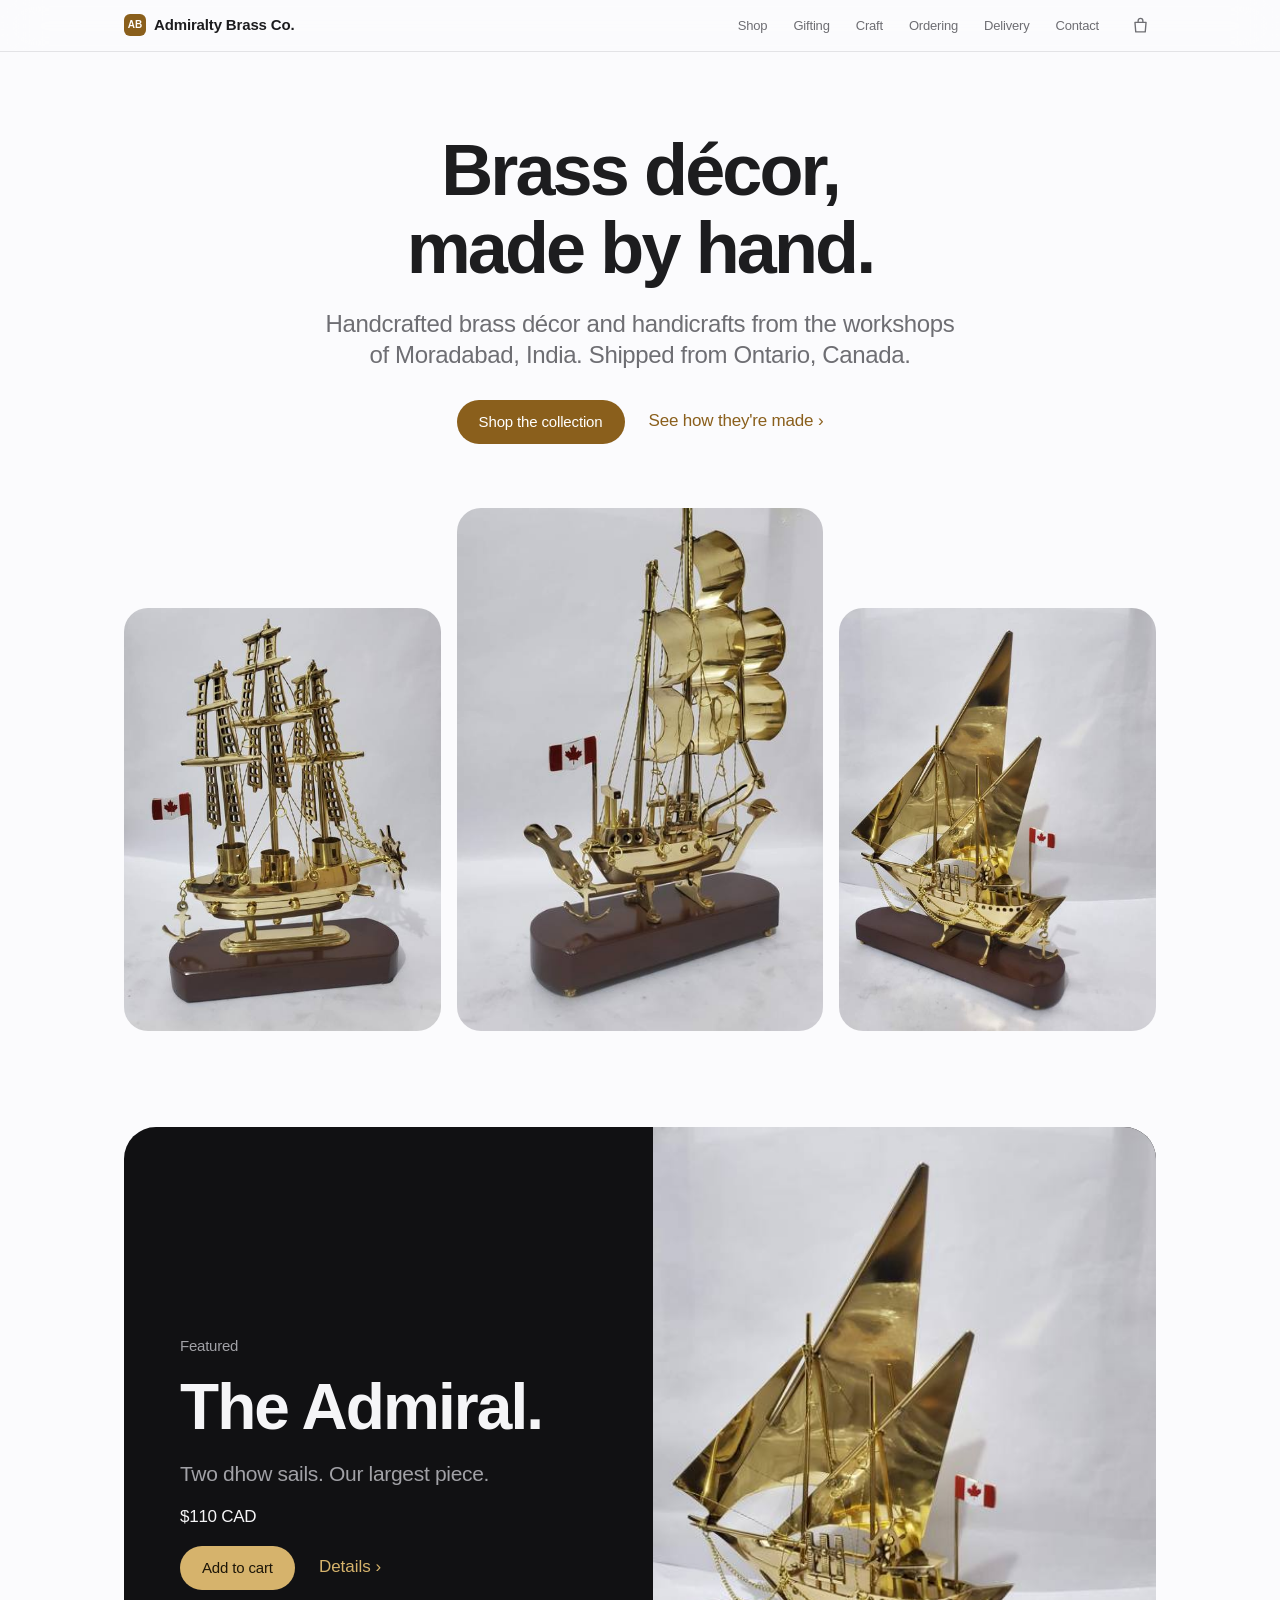
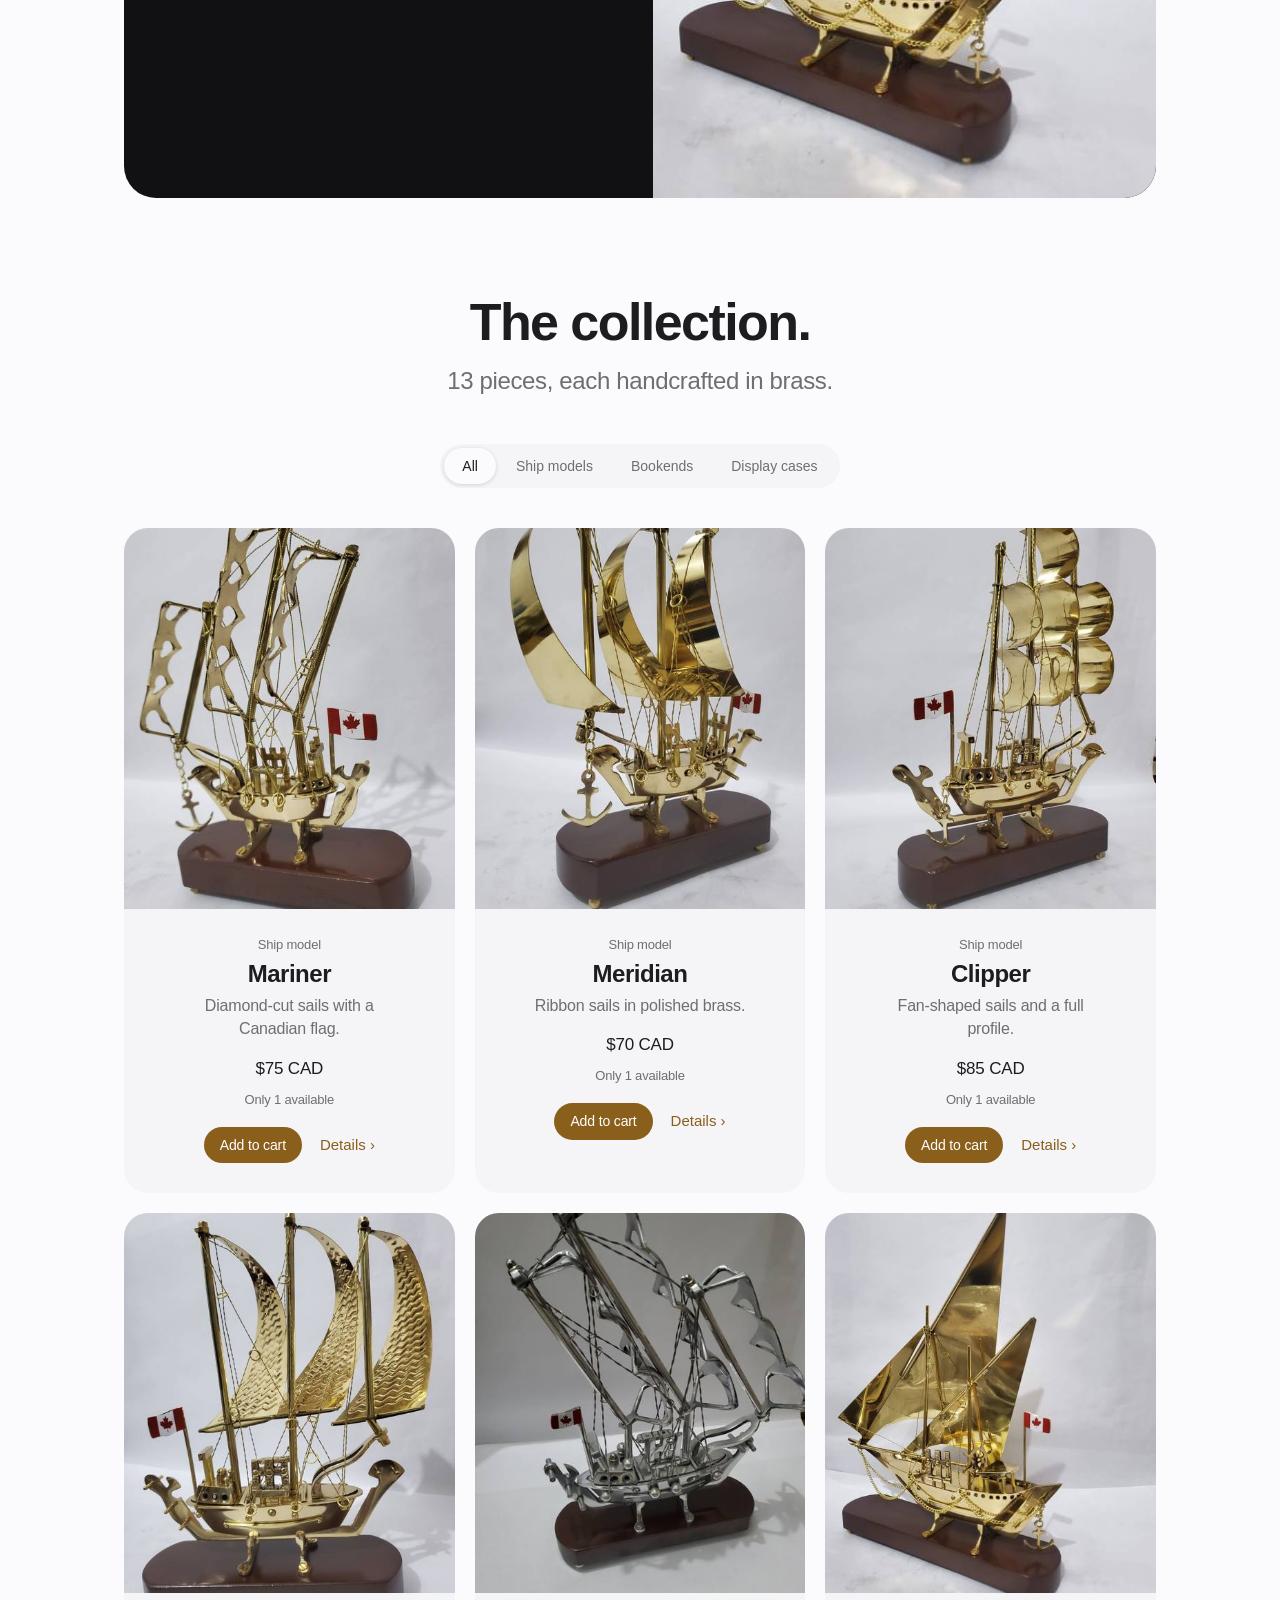
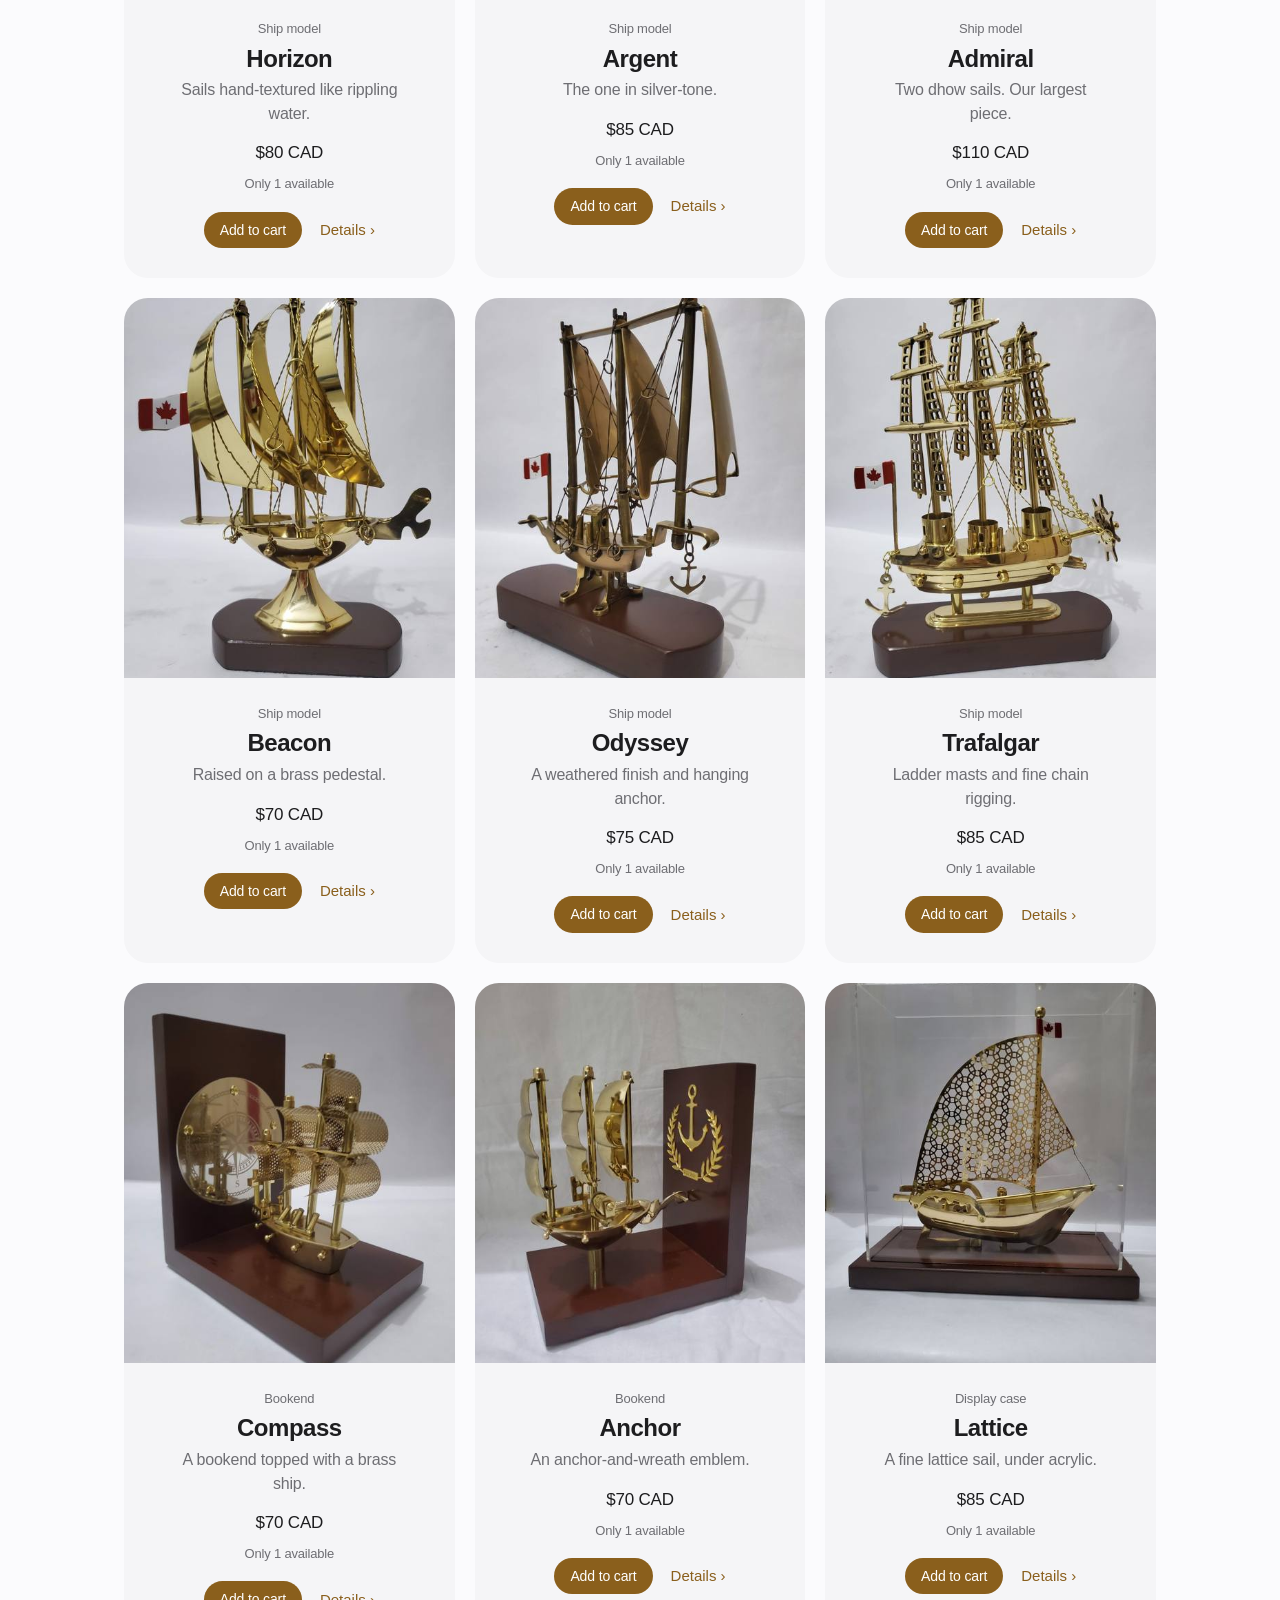
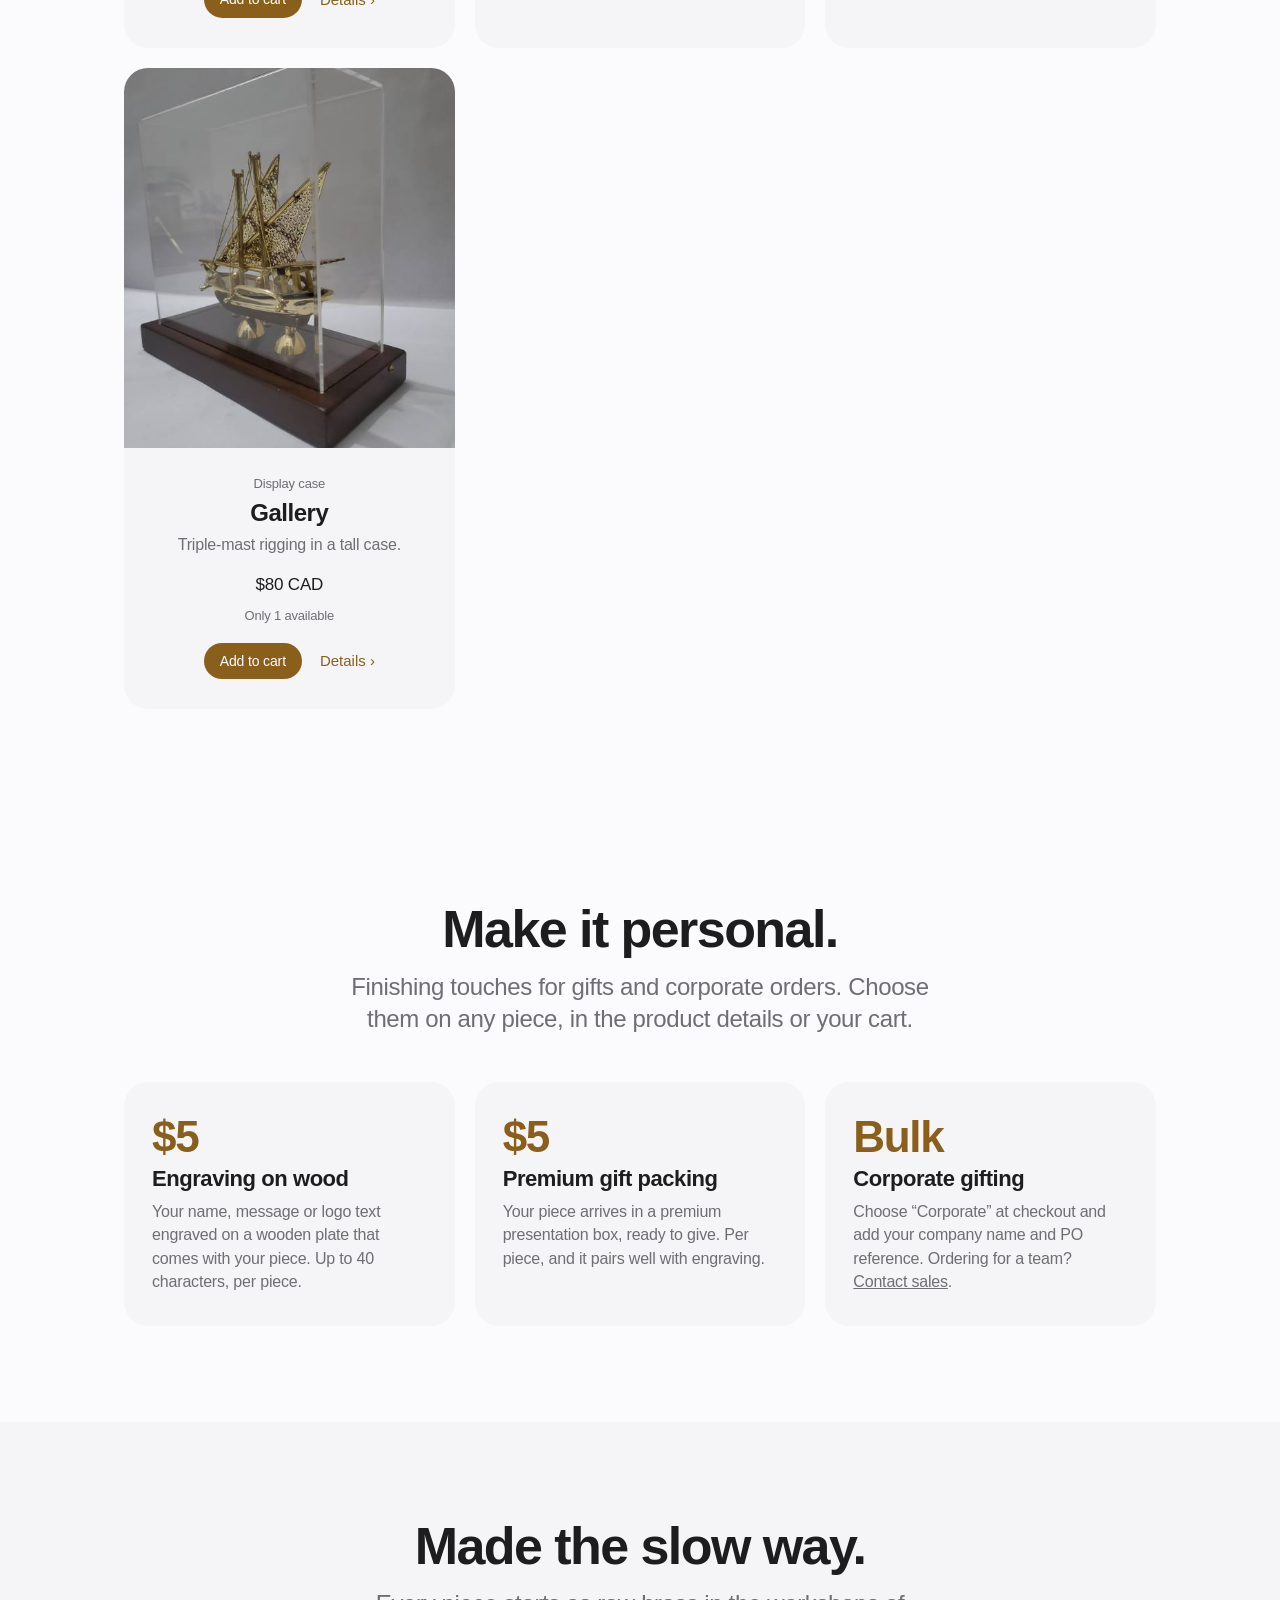
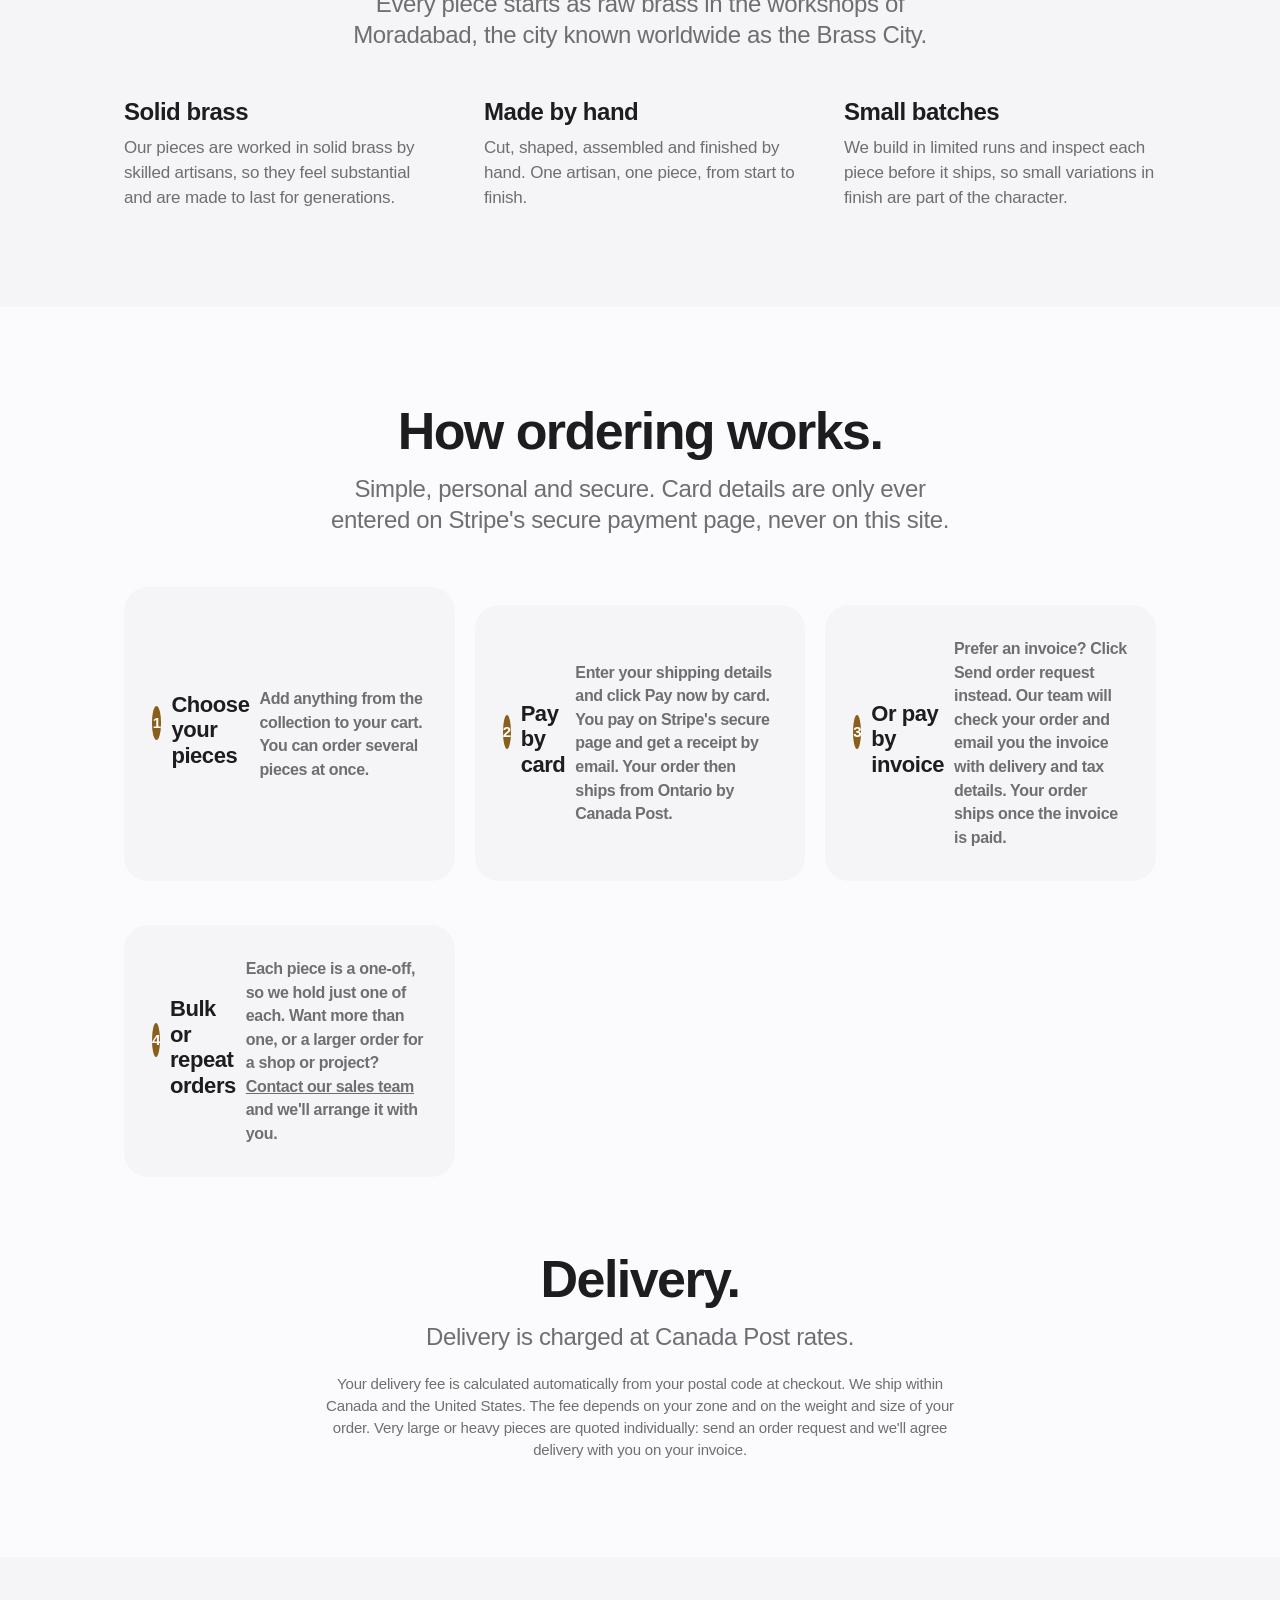
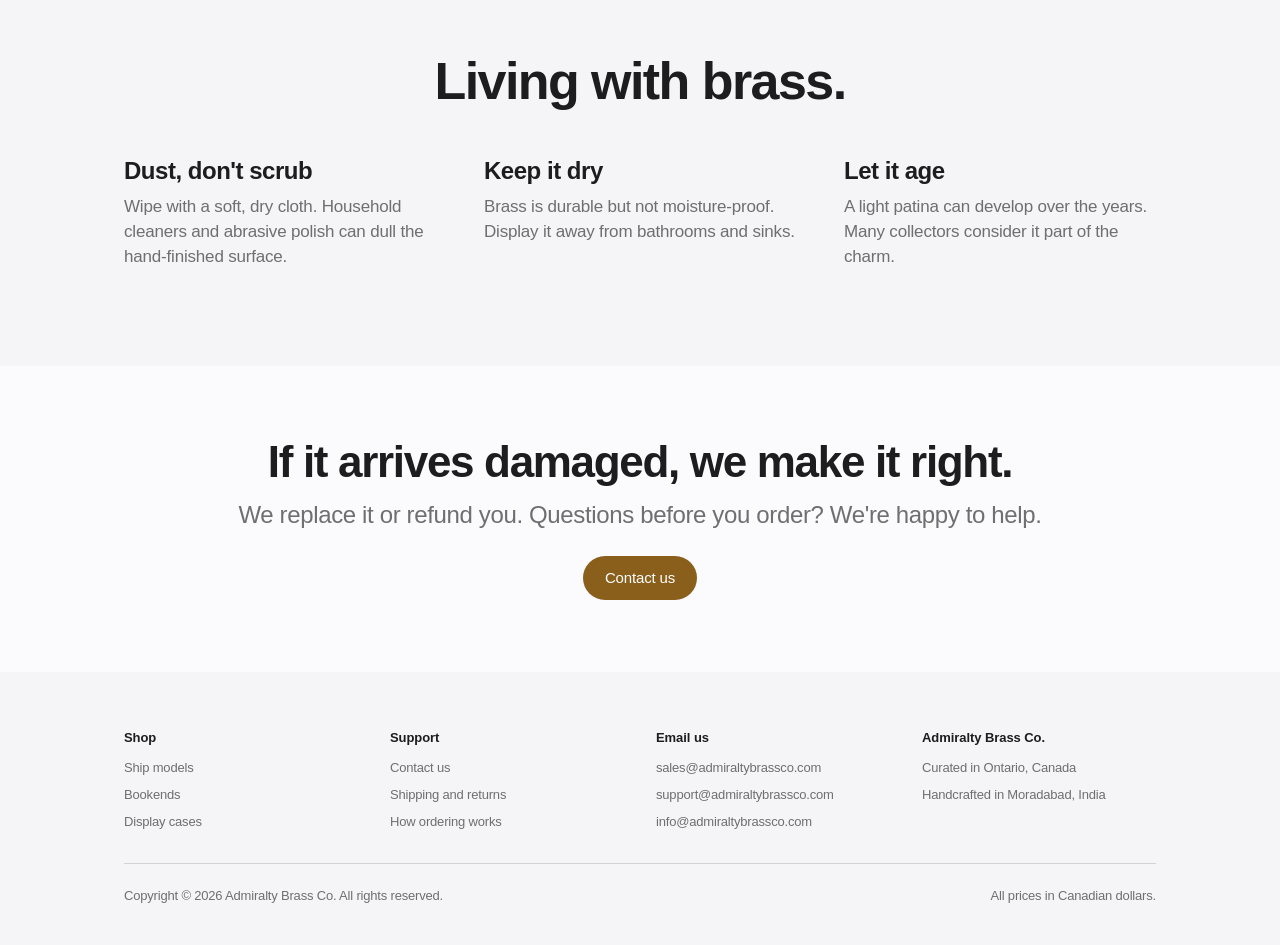
==== commit ee44ad34: "Add files via upload" ====
--- a/index.html
+++ b/index.html
@@ -231,6 +231,17 @@
 .orow small{display:block;color:var(--slate);font-size:12px;line-height:1.35}
 .engtxt{font:inherit;font-size:14px;color:var(--ink);background:var(--paper);border:1px solid var(--line);border-radius:10px;padding:9px 12px;width:100%}
 .line .opts{grid-column:1/-1;margin:0}
+#drawer.wide{width:min(640px,100%)}
+.step{display:flex;align-items:center;gap:10px;margin:22px 0 2px;font-size:18px;font-weight:600;letter-spacing:-.02em}
+.step:first-of-type{margin-top:4px}
+.step span{width:26px;height:26px;border-radius:50%;background:var(--brass);color:var(--on-brass);font-size:14px;display:inline-flex;align-items:center;justify-content:center}
+.paybox{background:var(--fog);border-radius:14px;padding:14px 16px;font-size:14px;color:var(--slate);line-height:1.5}
+.paybox b{color:var(--ink)}
+.same{display:flex;gap:10px;align-items:center;font-size:15px;cursor:pointer}
+.same input{accent-color:var(--brass);width:18px;height:18px}
+.osum{background:var(--fog);border-radius:14px;padding:14px 16px;display:grid;gap:8px}
+.osum .oi{display:flex;justify-content:space-between;gap:12px;font-size:14px}
+.osum .sumrow{font-size:15px}
 .rc div{display:flex;justify-content:space-between;gap:12px}
 .rc .sub2{padding-left:12px}
 .rc .tot{font-weight:600;color:var(--ink);border-top:1px solid var(--line);margin-top:6px;padding-top:6px}
@@ -595,6 +606,7 @@
 drawer.addEventListener("click", e => { if(e.target === drawer) drawer.close(); });
 
 function viewCart(){
+  drawer.classList.remove("wide");
   dTitle.textContent = "Cart";
   if(!CART.length){
     dBody.innerHTML = `<p class="empty">Your cart is empty.</p>`;
@@ -628,9 +640,10 @@
 
 function viewCheckout(){
   if(!CART.length){ viewCart(); return; }
-  dTitle.textContent = "Shipping details";
+  dTitle.textContent = "Checkout"; drawer.classList.add("wide");
   dBody.innerHTML = `<button class="back" id="back">&lsaquo; Back to cart</button>
   <form class="formstack" id="ship" novalidate>
+    <h4 class="step"><span>1</span>Shipping address</h4>
     <div class="field"><label for="fName">Full name</label><input id="fName" autocomplete="name" required><div class="err" id="eName"></div></div>
     <div class="field"><label for="fEmail">Email</label><input id="fEmail" type="email" autocomplete="email" required><div class="err" id="eEmail"></div></div>
     <div class="field"><label for="fPhone">Phone (optional)</label><input id="fPhone" type="tel" autocomplete="tel"></div>
@@ -643,19 +656,36 @@
       <div class="field"><label for="fPost">Postal or ZIP code</label><input id="fPost" autocomplete="postal-code" required><div class="err" id="ePost"></div></div>
       <div class="field"><label for="fCountry">Country</label><select id="fCountry" autocomplete="country-name"><option value="Canada">Canada</option><option value="United States">United States</option></select></div>
     </div>
+    <h4 class="step"><span>2</span>Billing address</h4>
+    <label class="same"><input type="checkbox" id="fSame" checked> Billing address is the same as shipping</label>
+    <div id="billBox" class="formstack" hidden>
+      <div class="field"><label for="bName">Name on card</label><input id="bName" autocomplete="cc-name"><div class="err" id="eBName"></div></div>
+      <div class="field"><label for="bAddr">Billing street address</label><input id="bAddr" autocomplete="billing street-address"><div class="err" id="eBAddr"></div></div>
+      <div class="two">
+        <div class="field"><label for="bCity">City</label><input id="bCity" autocomplete="billing address-level2"><div class="err" id="eBCity"></div></div>
+        <div class="field"><label for="bProv">Province or state</label><input id="bProv" autocomplete="billing address-level1"></div>
+      </div>
+      <div class="two">
+        <div class="field"><label for="bPost">Postal or ZIP code</label><input id="bPost" autocomplete="billing postal-code"><div class="err" id="eBPost"></div></div>
+        <div class="field"><label for="bCountry">Country</label><select id="bCountry"><option value="Canada">Canada</option><option value="United States">United States</option></select></div>
+      </div>
+    </div>
+    <h4 class="step"><span>3</span>Order details</h4>
     <div class="field"><label for="fNote">Notes (optional)</label><textarea id="fNote" style="min-height:80px"></textarea></div>
     <div class="field"><label for="fOcc">This order is for</label><select id="fOcc"><option>Personal use</option><option>Gift</option><option>Corporate</option></select></div>
     <div class="field" id="occBox" hidden><label for="fOccTxt" id="occLbl"></label><input id="fOccTxt" maxlength="200"></div>
+    <h4 class="step"><span>4</span>Payment</h4>
+    <div class="paybox"><b>Credit or debit card.</b> You enter your card details on Stripe's secure payment page, never on our site. We email your invoice and receipt to the address above once payment goes through.</div>
     <div class="hp" aria-hidden="true"><label>Leave this empty<input id="fBot" tabindex="-1" autocomplete="off"></label></div>
     <div id="fStatus" role="status"></div>
   </form>`;
-  dFoot.innerHTML = `${sumRows()}
+  dFoot.innerHTML = `<div class="osum"><strong>Order summary</strong>${CART.map(c => { const p = bySku(c.sku); return `<div class="oi"><span>${c.qty} &times; ${esc(p.name)}</span><span>${money(p.price * c.qty + extrasOf(c))}</span></div>`; }).join("")}${sumRows()}
     <div class="sumrow"><span>Delivery</span><span id="shipAmt">Enter postal code</span></div>
     <div class="sumrow"><span>HST (13%)</span><span id="taxAmt">-</span></div>
-    <div class="sumrow" style="font-weight:600"><span>Total with HST</span><span id="totAmt">${money(subtotal())}</span></div>
+    <div class="sumrow" style="font-weight:600"><span>Order total</span><span id="totAmt">${money(subtotal())}</span></div></div>
     <p class="note" style="margin:0" id="payNote">Pay by card now. If you prefer an invoice, send an order request and our team will check it and email you the invoice. No payment is taken until you pay.</p>
-    <button class="btn block" id="pay" hidden>Pay now by card</button>
-    <button class="btn ghost block" id="send">Send order request</button>`;
+    <button class="btn block" id="pay" hidden>Place your order and pay</button>
+    <button class="btn ghost block" id="send">Email me an invoice instead</button>`;
   const PAYNOTE = $("#payNote").textContent;
   const refreshShip = () => {
     const q = shipQuote($("#fCountry").value, $("#fPost").value, count());
@@ -675,6 +705,7 @@
   refreshShip();
   $("#fOcc").onchange = () => { const v = $("#fOcc").value; $("#occBox").hidden = v === "Personal use"; $("#occLbl").textContent = v === "Gift" ? "Gift message (we'll include it with the gift)" : "Company name and PO reference"; };
   $("#back").onclick = viewCart;
+  $("#fSame").onchange = () => { $("#billBox").hidden = $("#fSame").checked; };
   $("#send").onclick = submitOrder;
   $("#ship").addEventListener("submit", e => { e.preventDefault(); submitOrder(); });
   setTimeout(() => $("#fName").focus(), 30);
@@ -700,7 +731,7 @@
   const occ = f.occ && f.occ !== "Personal use" ? `\nOrder type: ${f.occ}${f.occTxt ? " - " + f.occTxt : ""}` : "";
   const ship = `${f.name}\n${f.addr}\n${f.city}${f.prov ? ", " + f.prov : ""} ${f.post}\n${f.country}`;
   if(forCustomer) return `Hi ${f.name.split(" ")[0]},\n\nThank you for choosing Admiralty Brass Co. Your order request ${id} is with our team, and we truly appreciate your support of our artisans in Moradabad.\n\nYour order\n${lines.join("\n")}\n\nCost breakdown\n${cost}${occ}\n\nShip to\n${ship}\n\nWhat happens next: we'll check your order and email your invoice. Once it's paid, your order ships from Ontario by Canada Post. Questions? Reply to this email or write to ${mail("support")} and quote ${id}.\n\nWith thanks,\nAdmiralty Brass Co.`;
-  return `Order request ${id}${occ}\n\n${lines.join("\n")}\n\nCost breakdown\n${cost}\n\nShip to:\n${ship}\n\nEmail: ${f.email}\nPhone: ${f.phone || "-"}\nNotes: ${f.note || "-"}`;
+  return `Order request ${id}${occ}\n\n${lines.join("\n")}\n\nCost breakdown\n${cost}\n\nShip to:\n${ship}\n\nBilling: ${f.sameBill ? "same as shipping" : [f.bill.name, f.bill.addr, f.bill.city + (f.bill.prov ? ", " + f.bill.prov : "") + " " + f.bill.post, f.bill.country].join(", ")}\nEmail: ${f.email}\nPhone: ${f.phone || "-"}\nNotes: ${f.note || "-"}`;
 }
 async function sendCustomer(to, subject, text){
   if(!SITE.confirmEndpoint) return false;
@@ -716,6 +747,8 @@
 function collect(){
   const v = id => $(id).value.trim();
   const f = {name:v("#fName"), email:v("#fEmail"), phone:v("#fPhone"), addr:v("#fAddr"), city:v("#fCity"), prov:v("#fProv"), post:v("#fPost"), country:v("#fCountry"), note:v("#fNote"), occ:$("#fOcc").value, occTxt:v("#fOccTxt")};
+  f.sameBill = $("#fSame").checked;
+  f.bill = f.sameBill ? {name:f.name, addr:f.addr, city:f.city, prov:f.prov, post:f.post, country:f.country} : {name:v("#bName"), addr:v("#bAddr"), city:v("#bCity"), prov:v("#bProv"), post:v("#bPost"), country:$("#bCountry").value};
   const bad = [];
   const flag = (inp, err, msg) => { $(inp).setAttribute("aria-invalid", "true"); $(err).textContent = msg; bad.push(inp); };
   ["#fName","#fEmail","#fAddr","#fCity","#fPost"].forEach(i => { $(i).removeAttribute("aria-invalid"); });
@@ -724,6 +757,14 @@
   if(!/^\S+@\S+\.\S+$/.test(f.email)) flag("#fEmail","#eEmail","Enter a valid email so we can send your receipt.");
   if(!f.addr) flag("#fAddr","#eAddr","Enter your street address.");
   if(!f.city) flag("#fCity","#eCity","Enter your city.");
+  ["#bName","#bAddr","#bCity","#bPost"].forEach(i => $(i).removeAttribute("aria-invalid"));
+  ["#eBName","#eBAddr","#eBCity","#eBPost"].forEach(i => $(i).textContent = "");
+  if(!f.sameBill){
+    if(!f.bill.name) flag("#bName","#eBName","Enter the name on the card.");
+    if(!f.bill.addr) flag("#bAddr","#eBAddr","Enter your billing address.");
+    if(!f.bill.city) flag("#bCity","#eBCity","Enter your billing city.");
+    if(!f.bill.post) flag("#bPost","#eBPost","Enter your billing postal or ZIP code.");
+  }
   const q = shipQuote(f.country, f.post, count());
   if(q.err) flag("#fPost","#ePost",q.err);
   $("#fStatus").innerHTML = "";
@@ -743,7 +784,7 @@
     if(!r.ok || !d.url) throw new Error(d.error || "failed");
     location.href = d.url;
   }catch(e){
-    btn.disabled = false; btn.textContent = "Pay now by card";
+    btn.disabled = false; btn.textContent = "Place your order and pay";
     $("#fStatus").innerHTML = `<div class="status bad">${esc(e.message && e.message !== "failed" ? e.message : "We couldn't start the payment.")} You can also send an order request and we'll invoice you.</div>`;
   }
 }
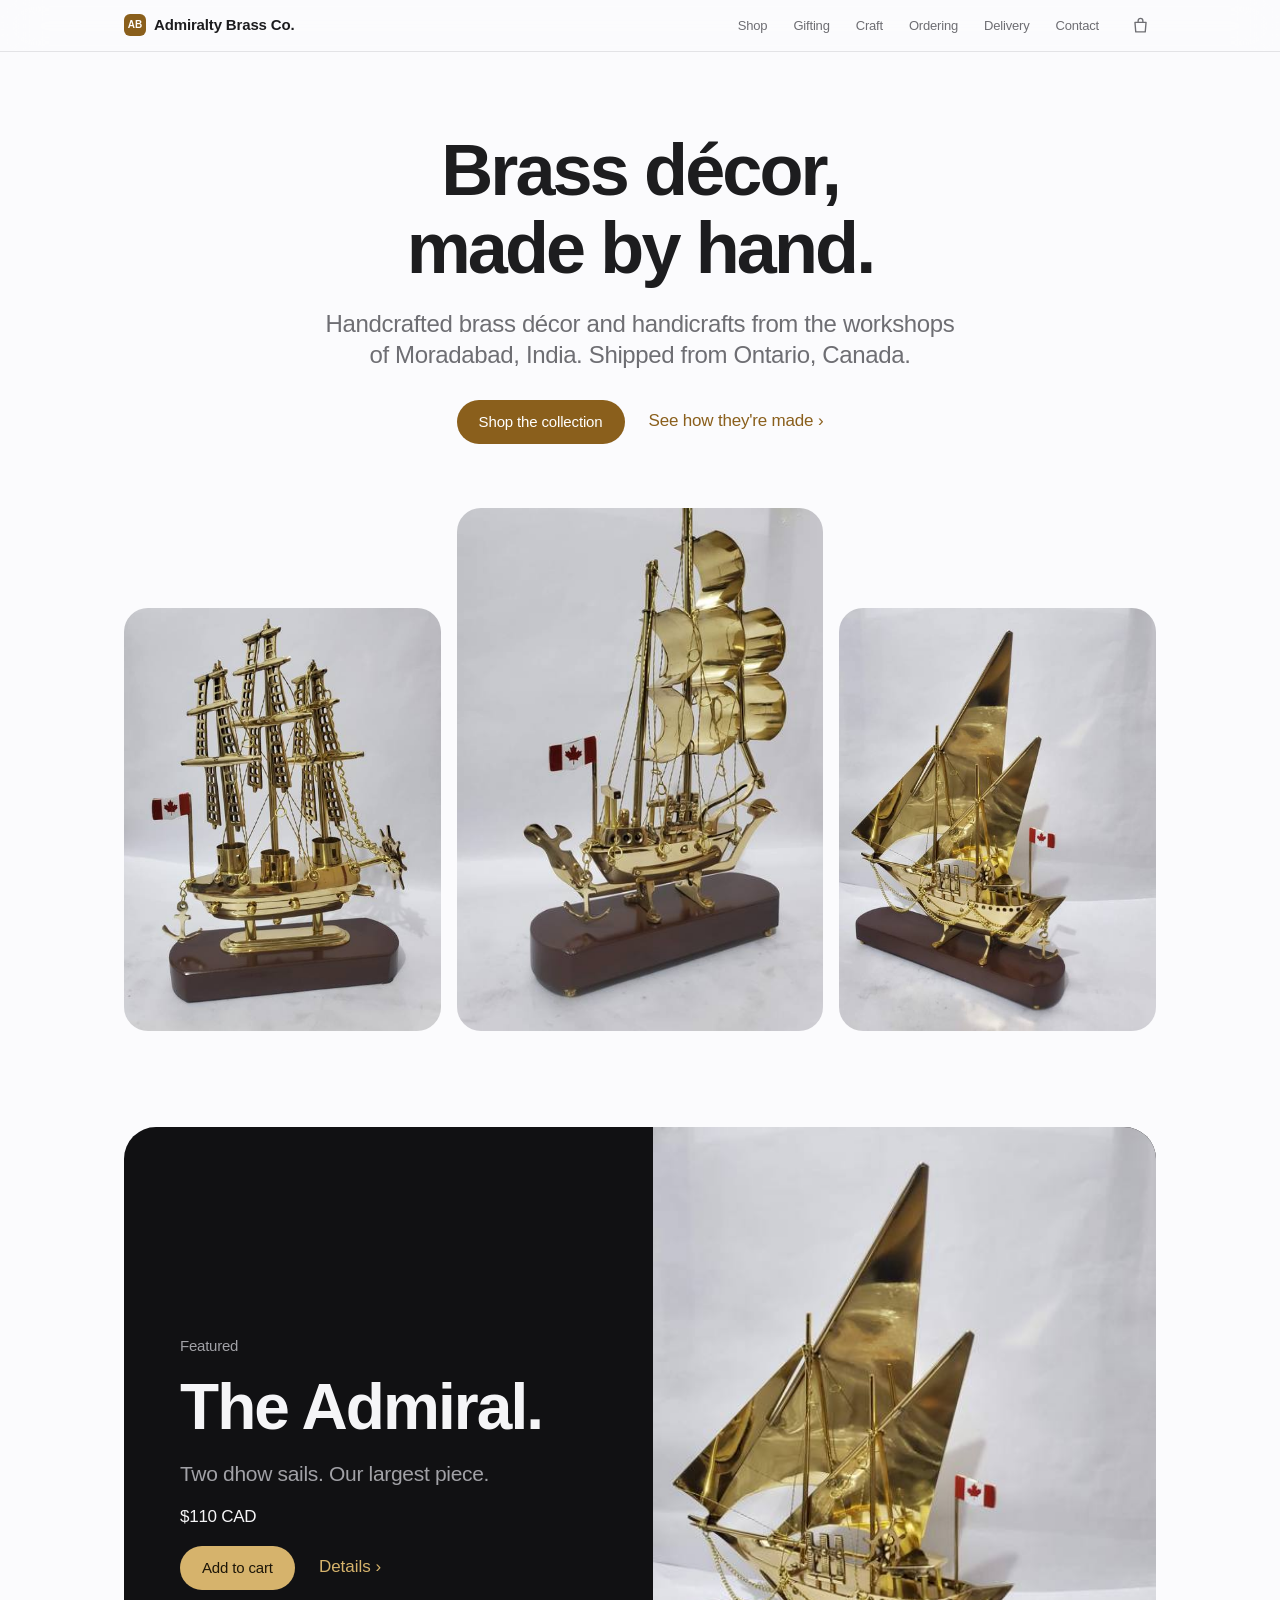
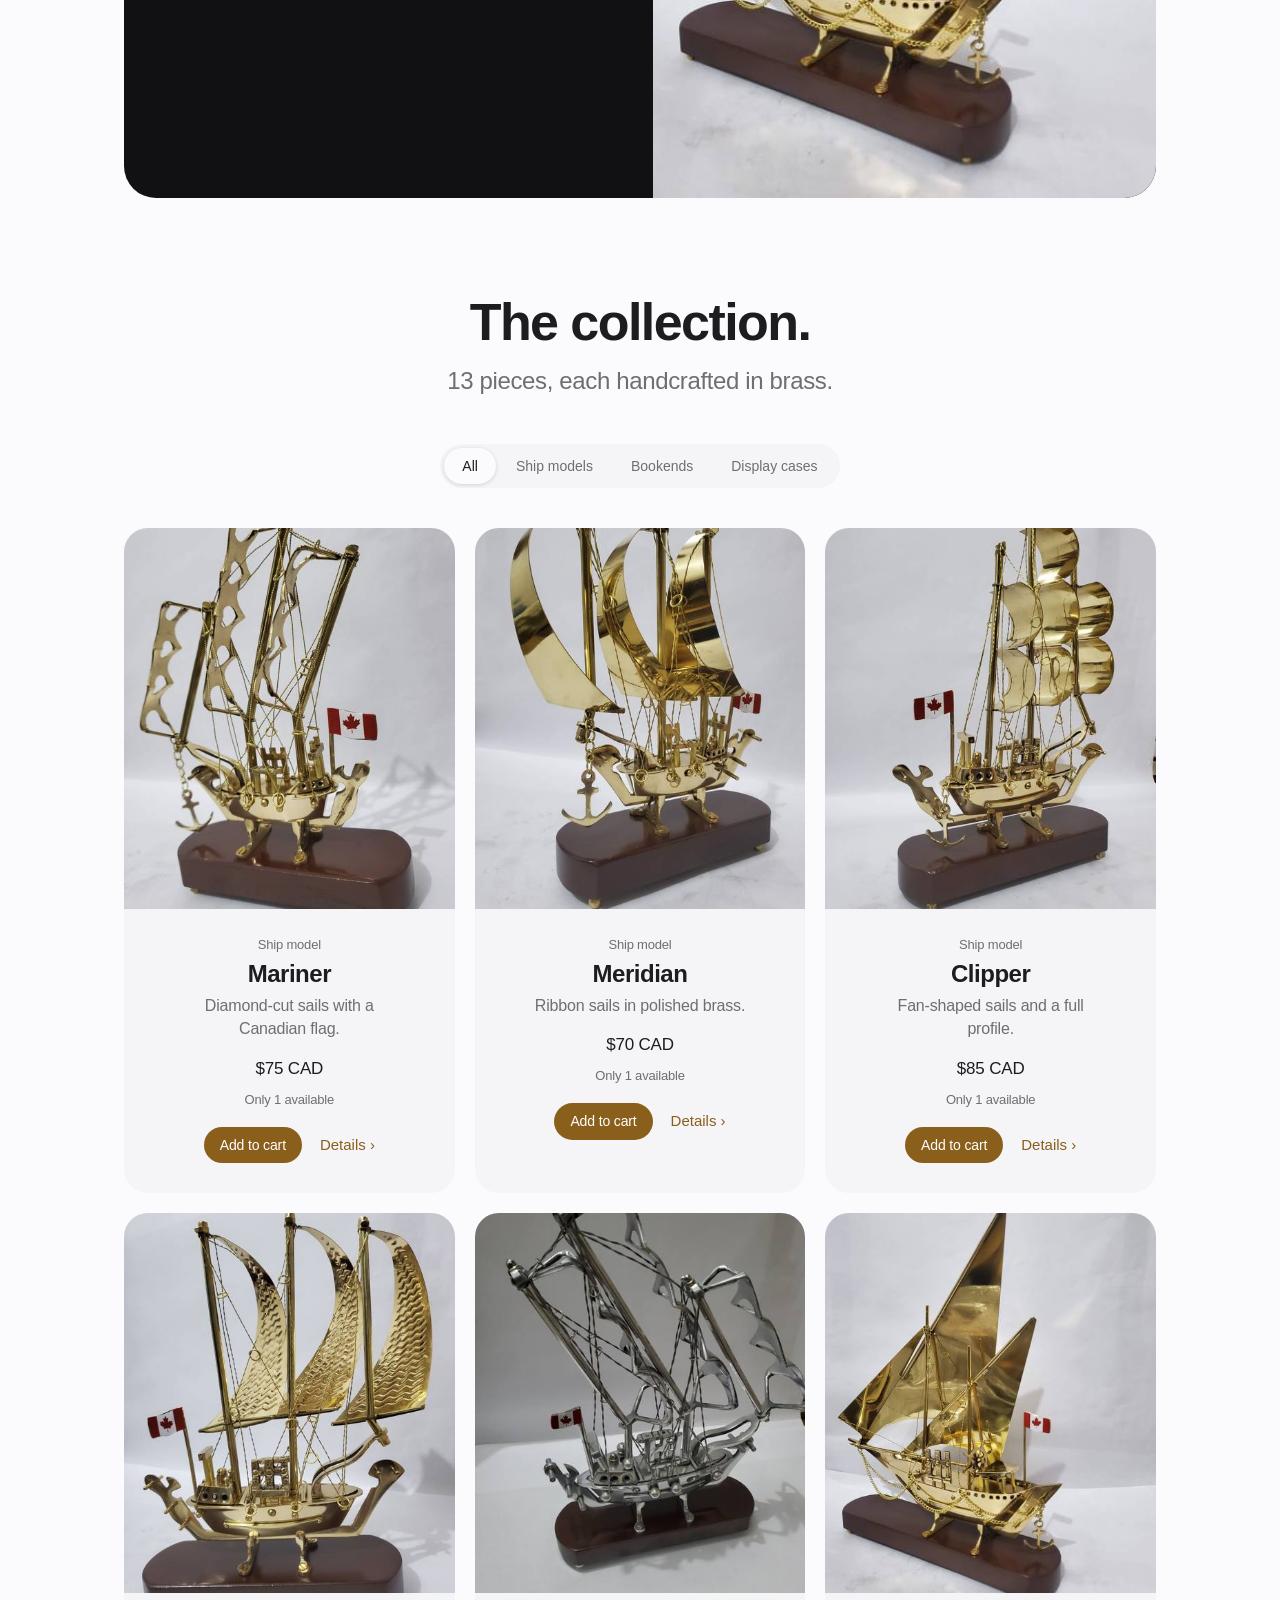
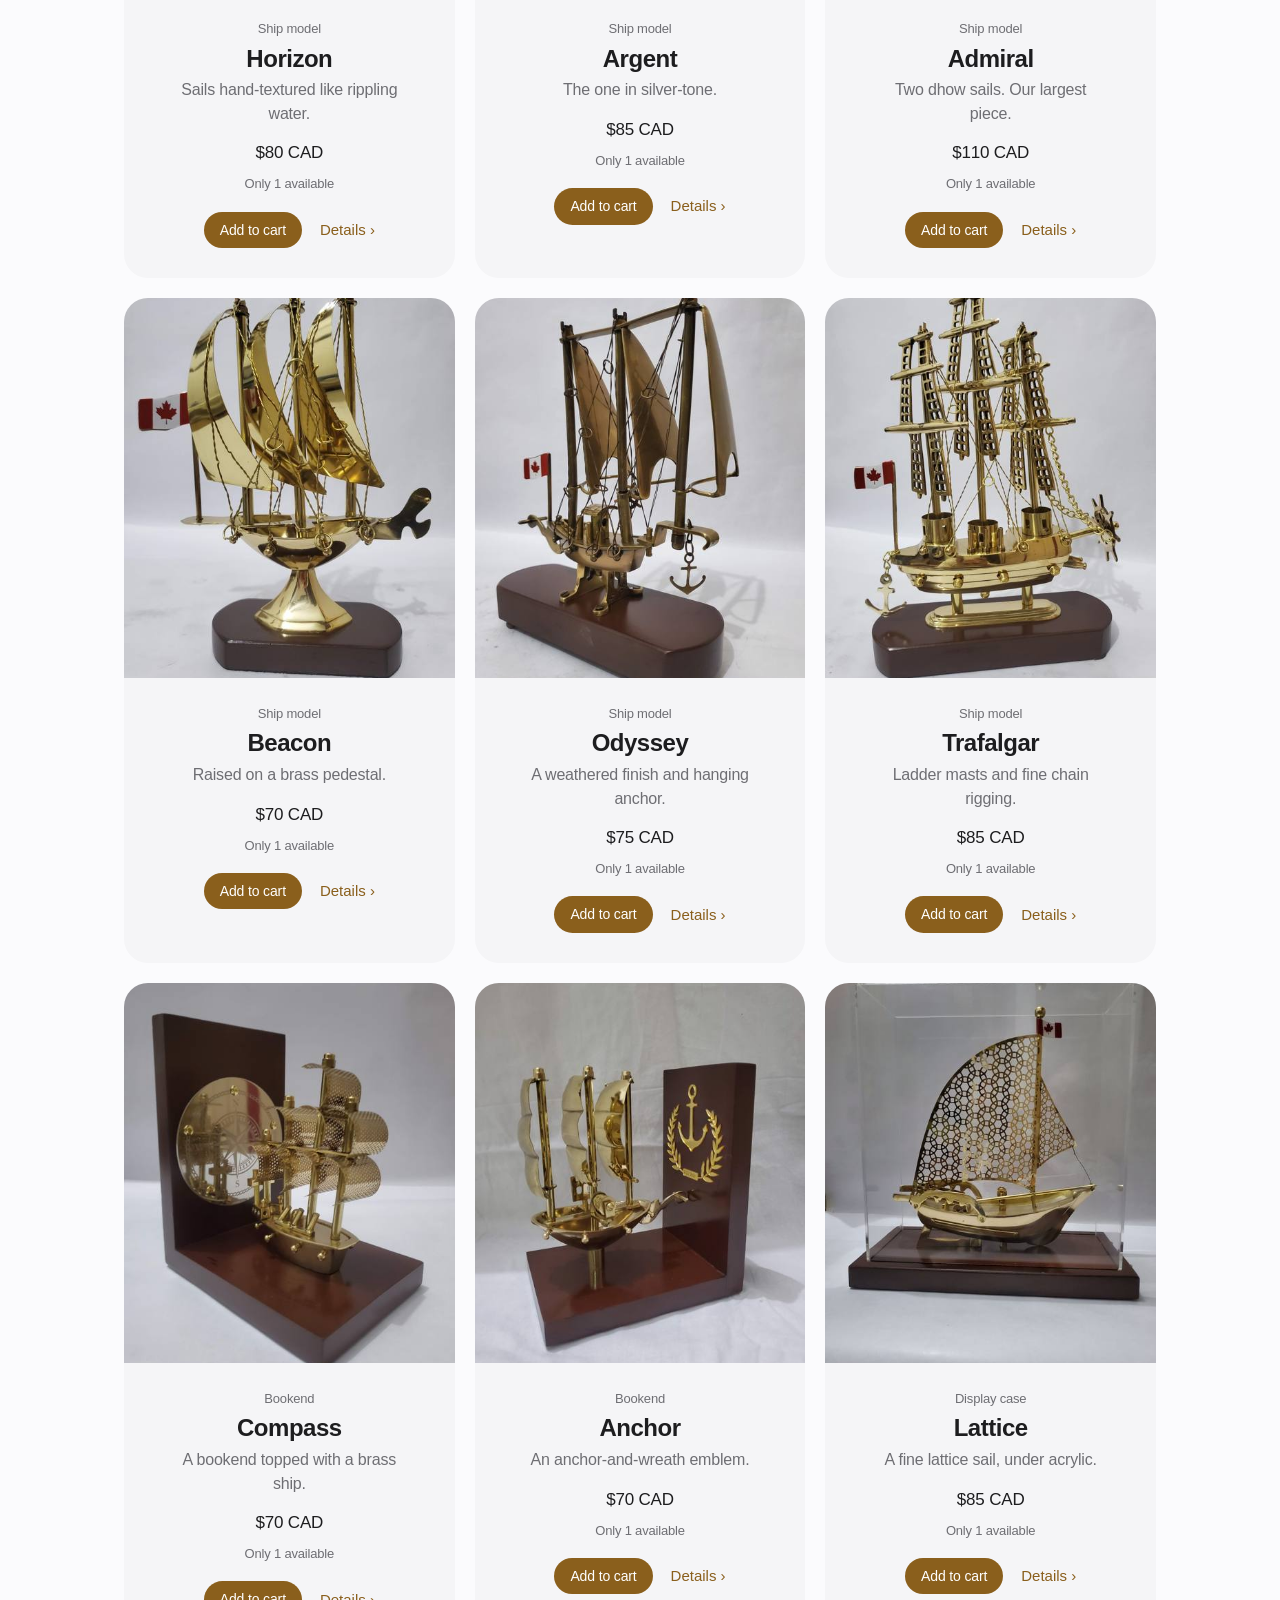
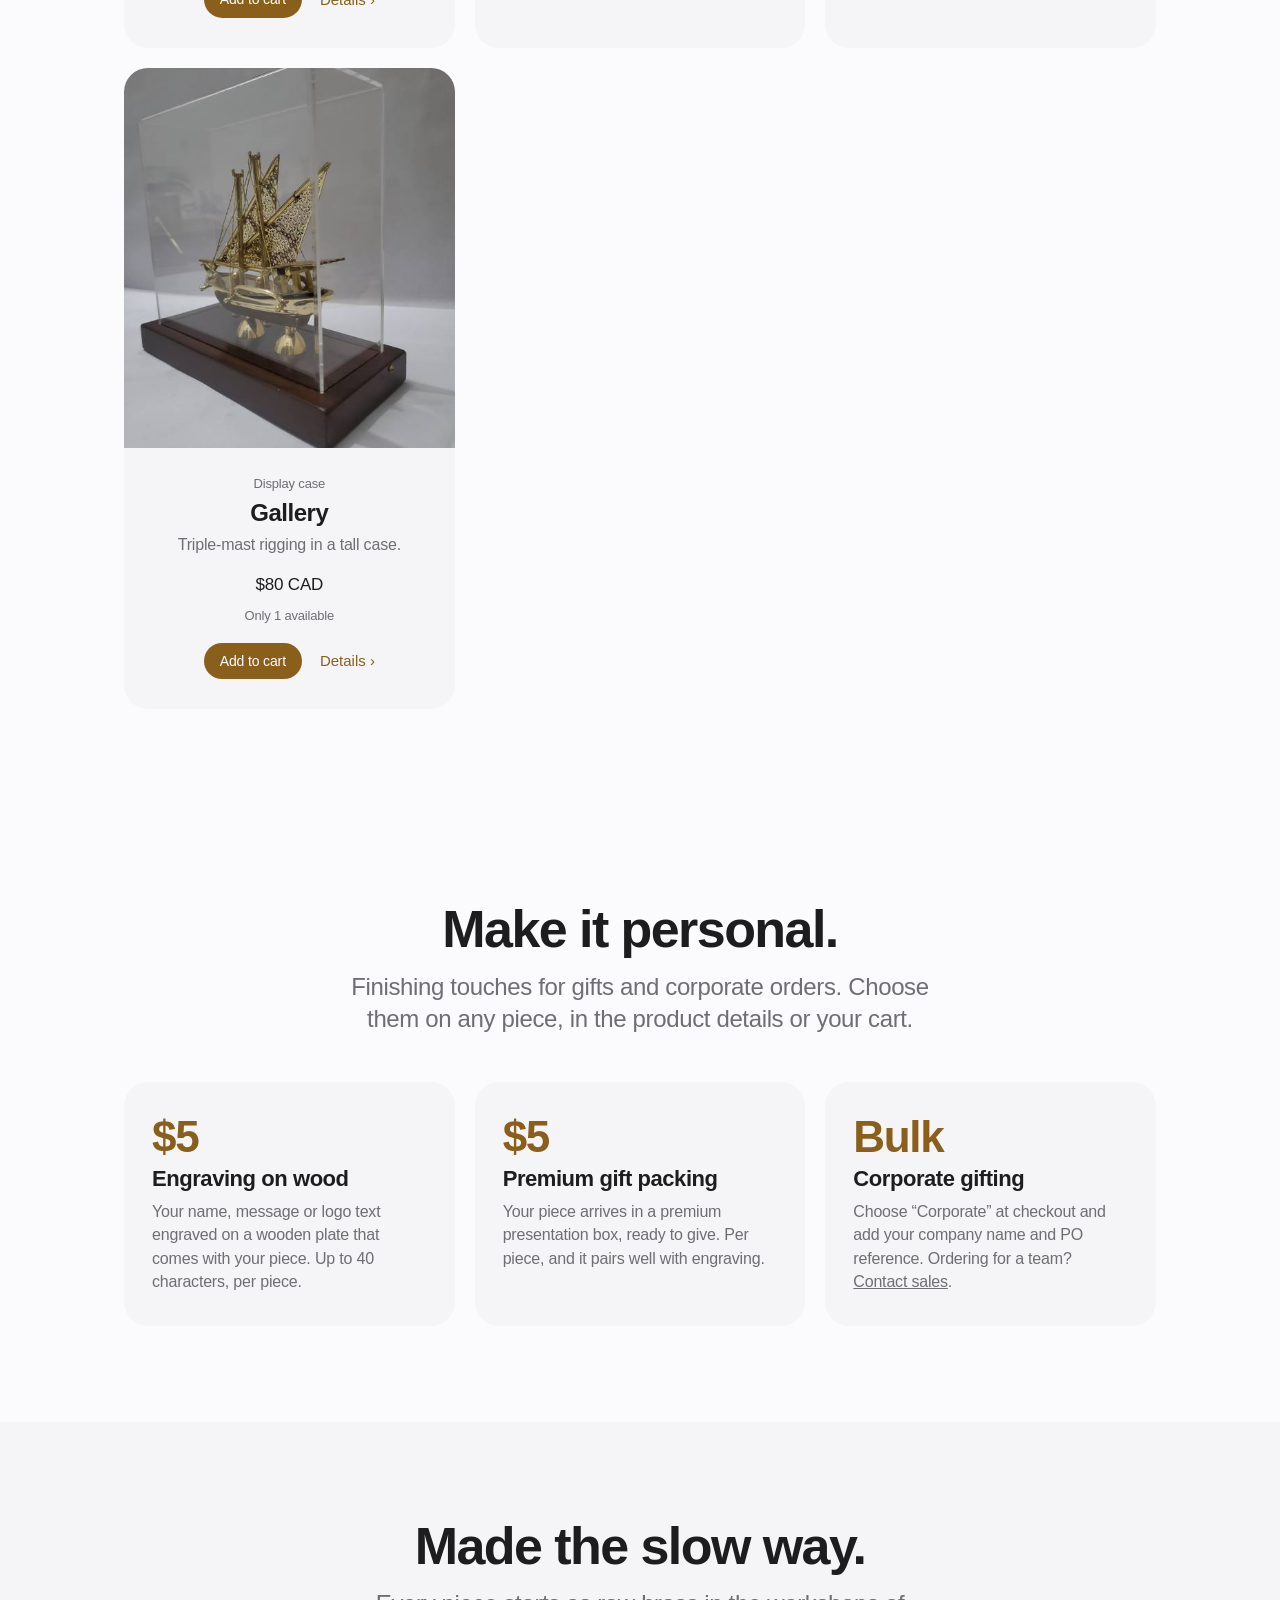
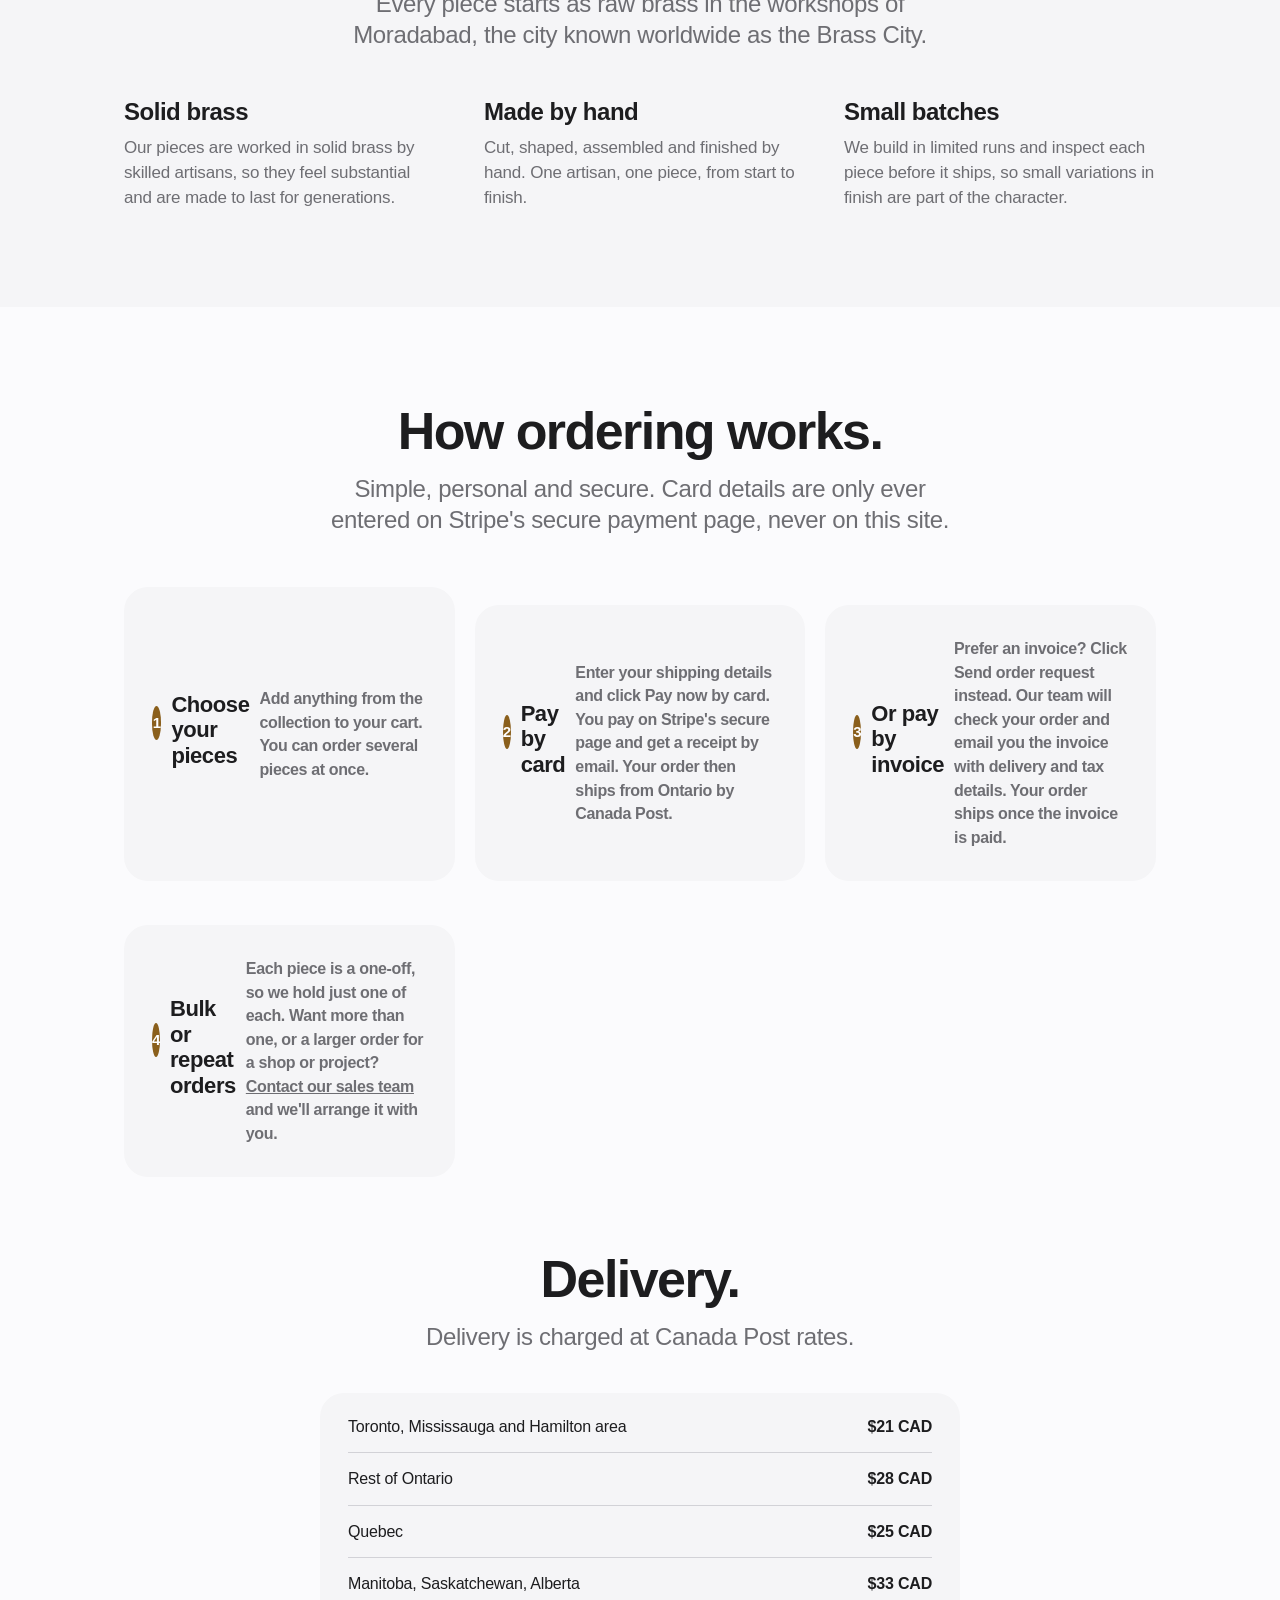
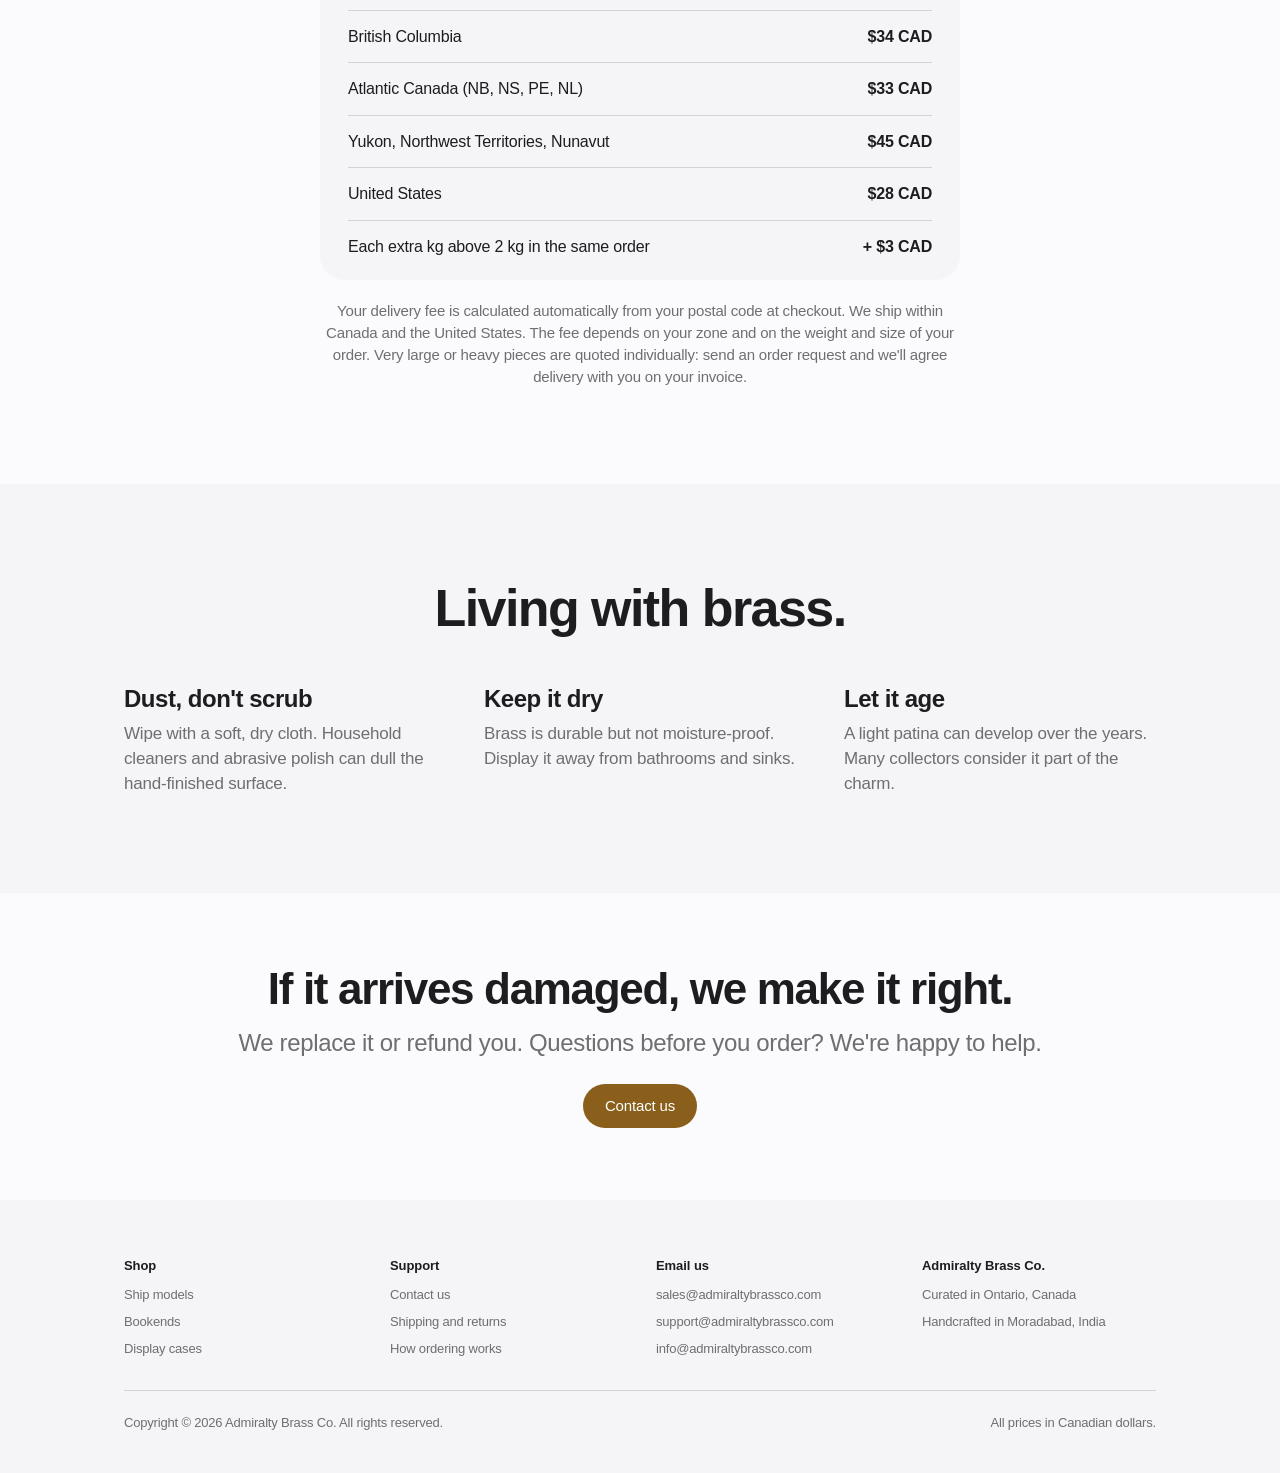
==== commit 797a3183: "Add files via upload" ====
--- a/index.html
+++ b/index.html
@@ -348,6 +348,7 @@
     </div>
     <div id="delivery" style="margin-top:72px">
       <div class="head" style="margin-bottom:0"><h2>Delivery.</h2><p class="lede">Delivery is charged at Canada Post rates.</p></div>
+      <div class="rates" id="rateList" aria-label="Delivery fees by destination"></div>
       <p class="dnote">Your delivery fee is calculated automatically from your postal code at checkout. We ship within Canada and the United States. The fee depends on your zone and on the weight and size of your order. Very large or heavy pieces are quoted individually: send an order request and we'll agree delivery with you on your invoice.</p>
     </div>
   </div>
@@ -830,6 +831,7 @@
   drawer.showModal();
 }
 refreshBadge();
+$("#rateList").innerHTML = Object.values(SHIP.zones).map(z => `<div><span>${esc(z.name)}</span><span>${money(z.fee)}</span></div>`).join("") + `<div><span>Each extra kg above ${SHIP.weight.includedKg} kg in the same order</span><span>+ ${money(SHIP.weight.extraPerKg)}</span></div>`;
 </script>
 </body>
 </html>
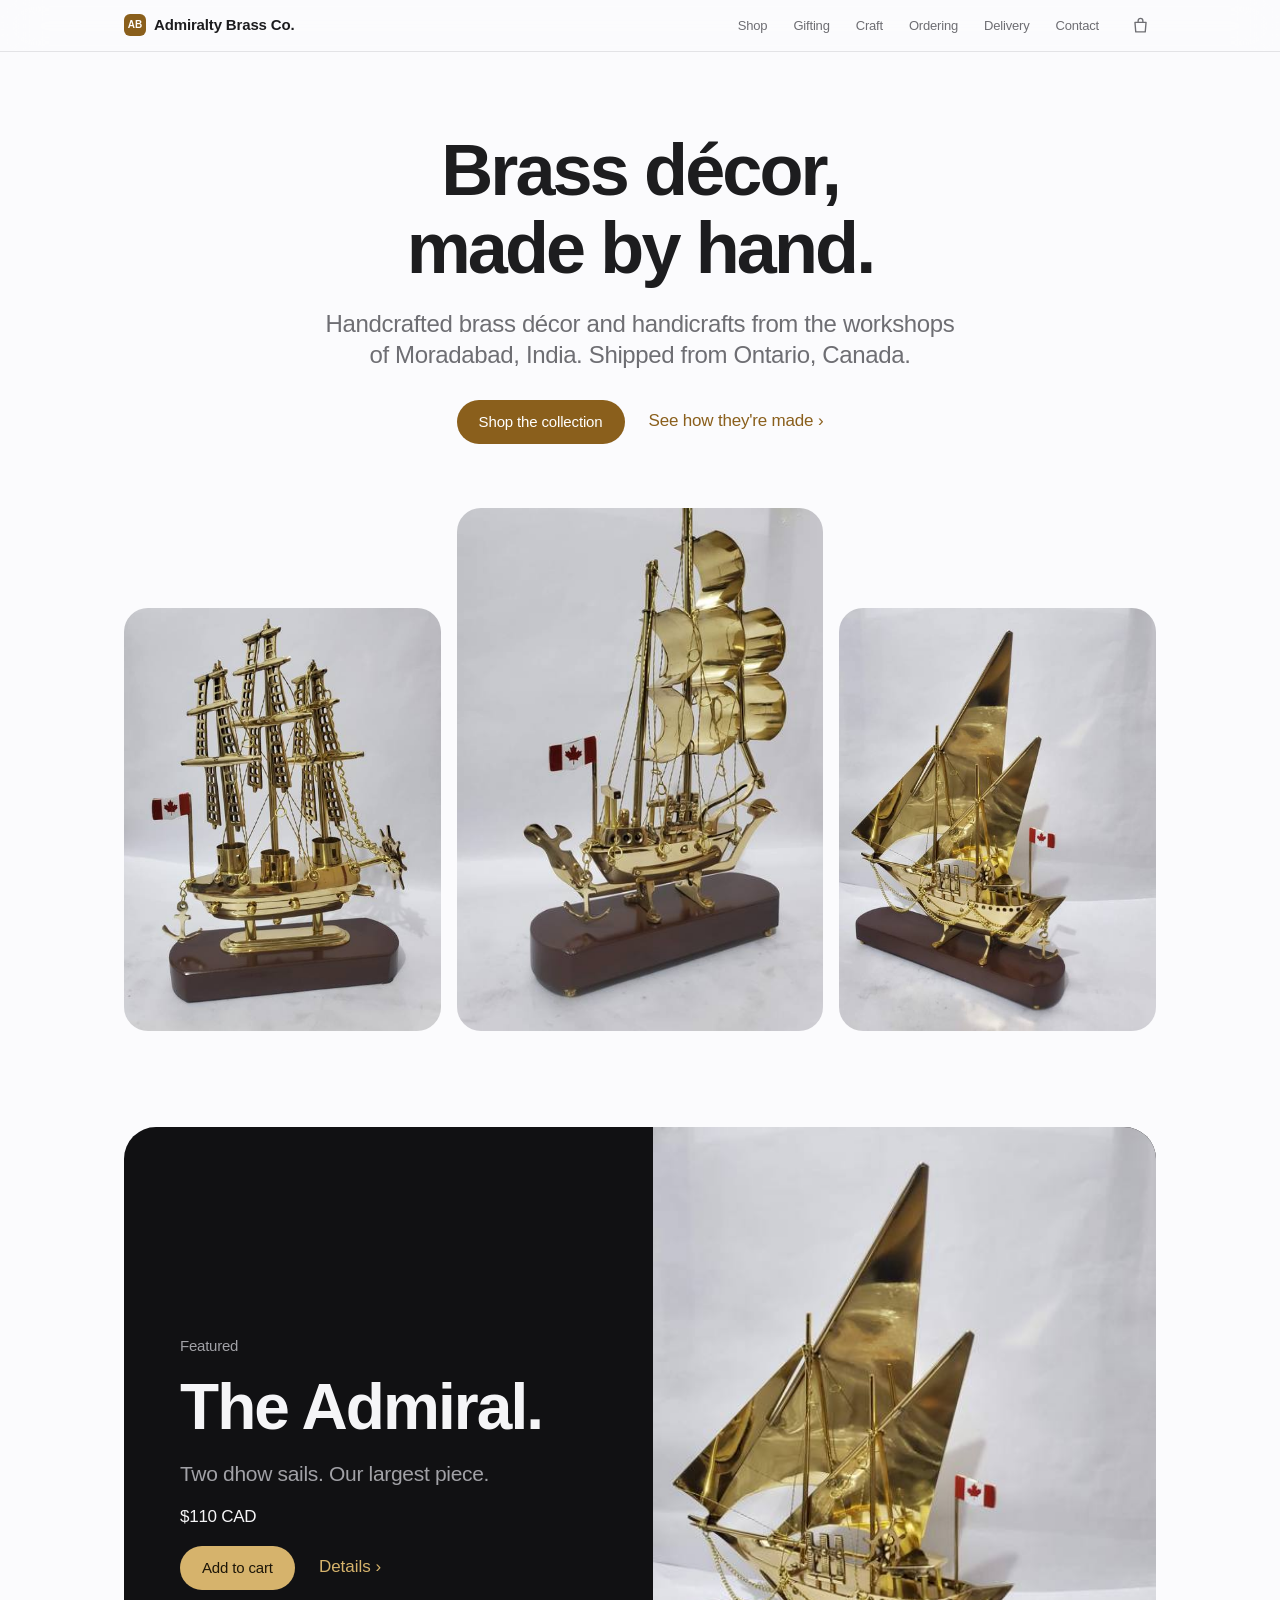
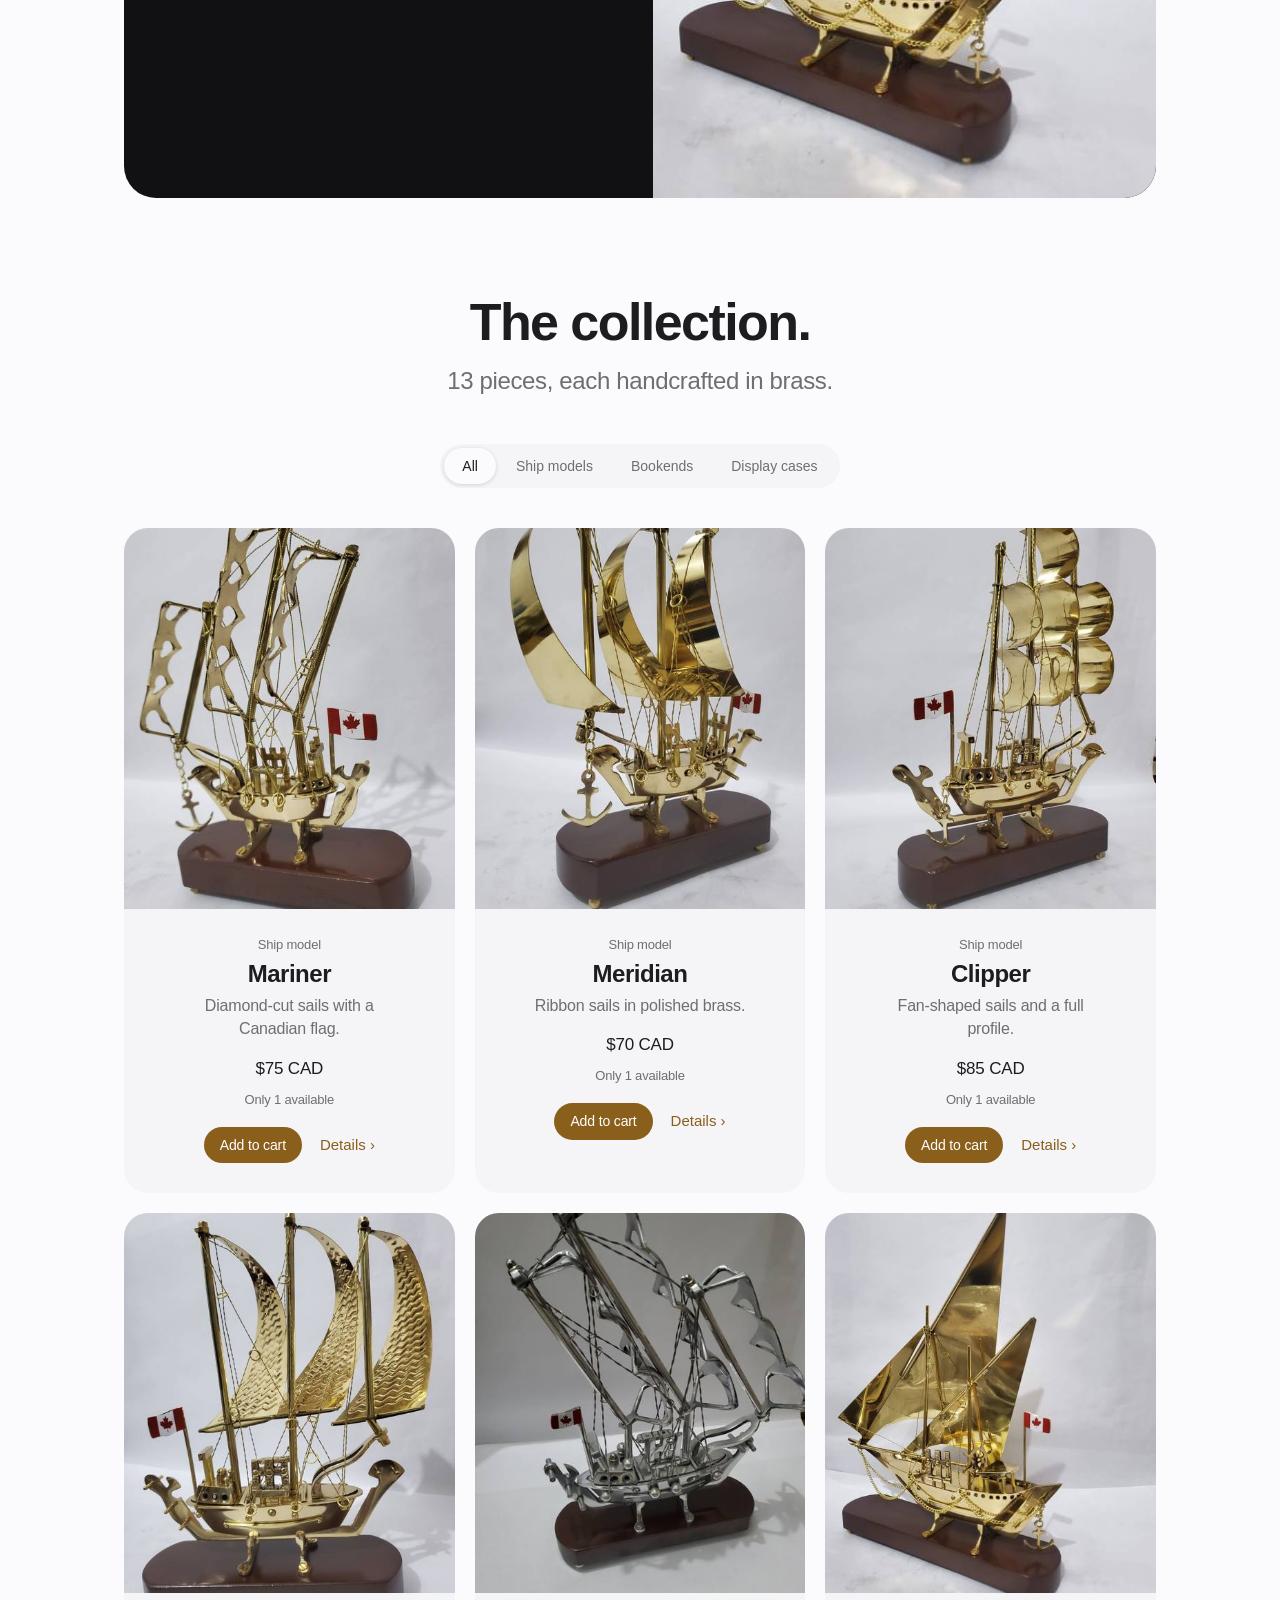
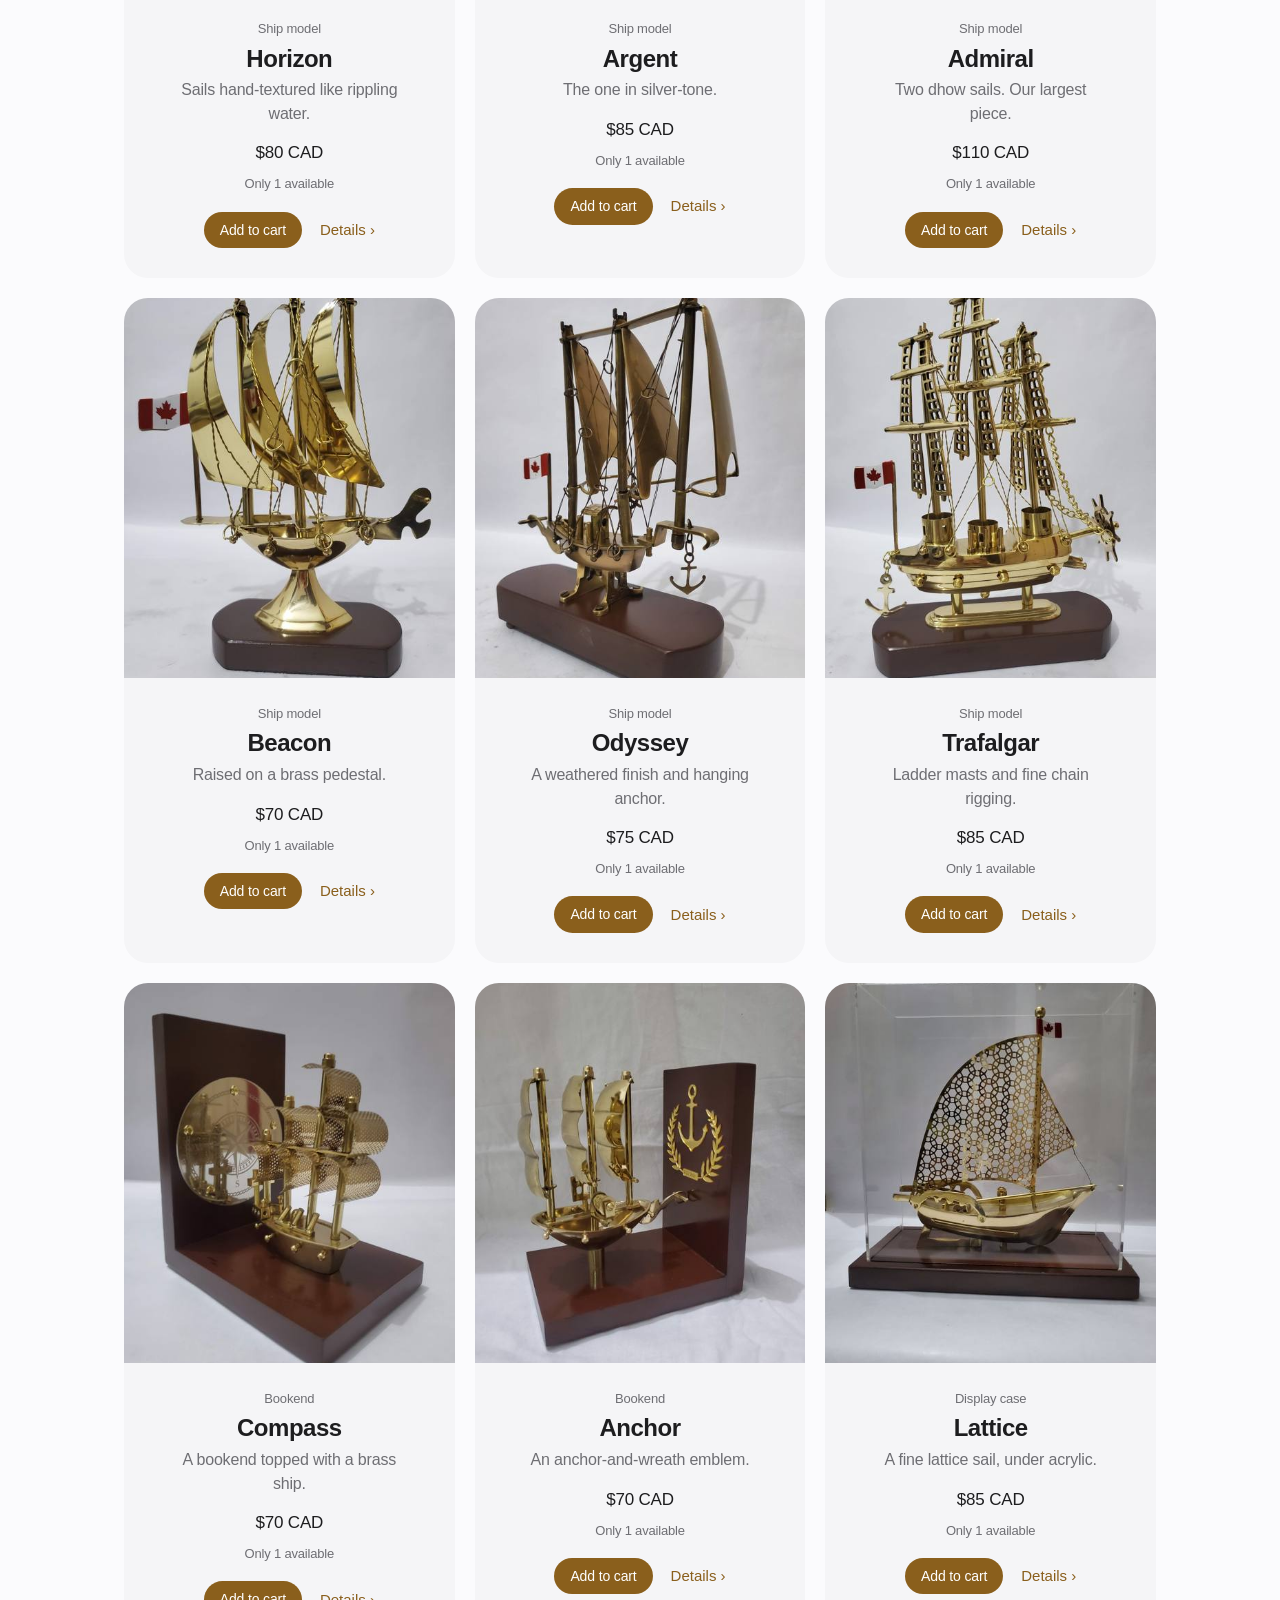
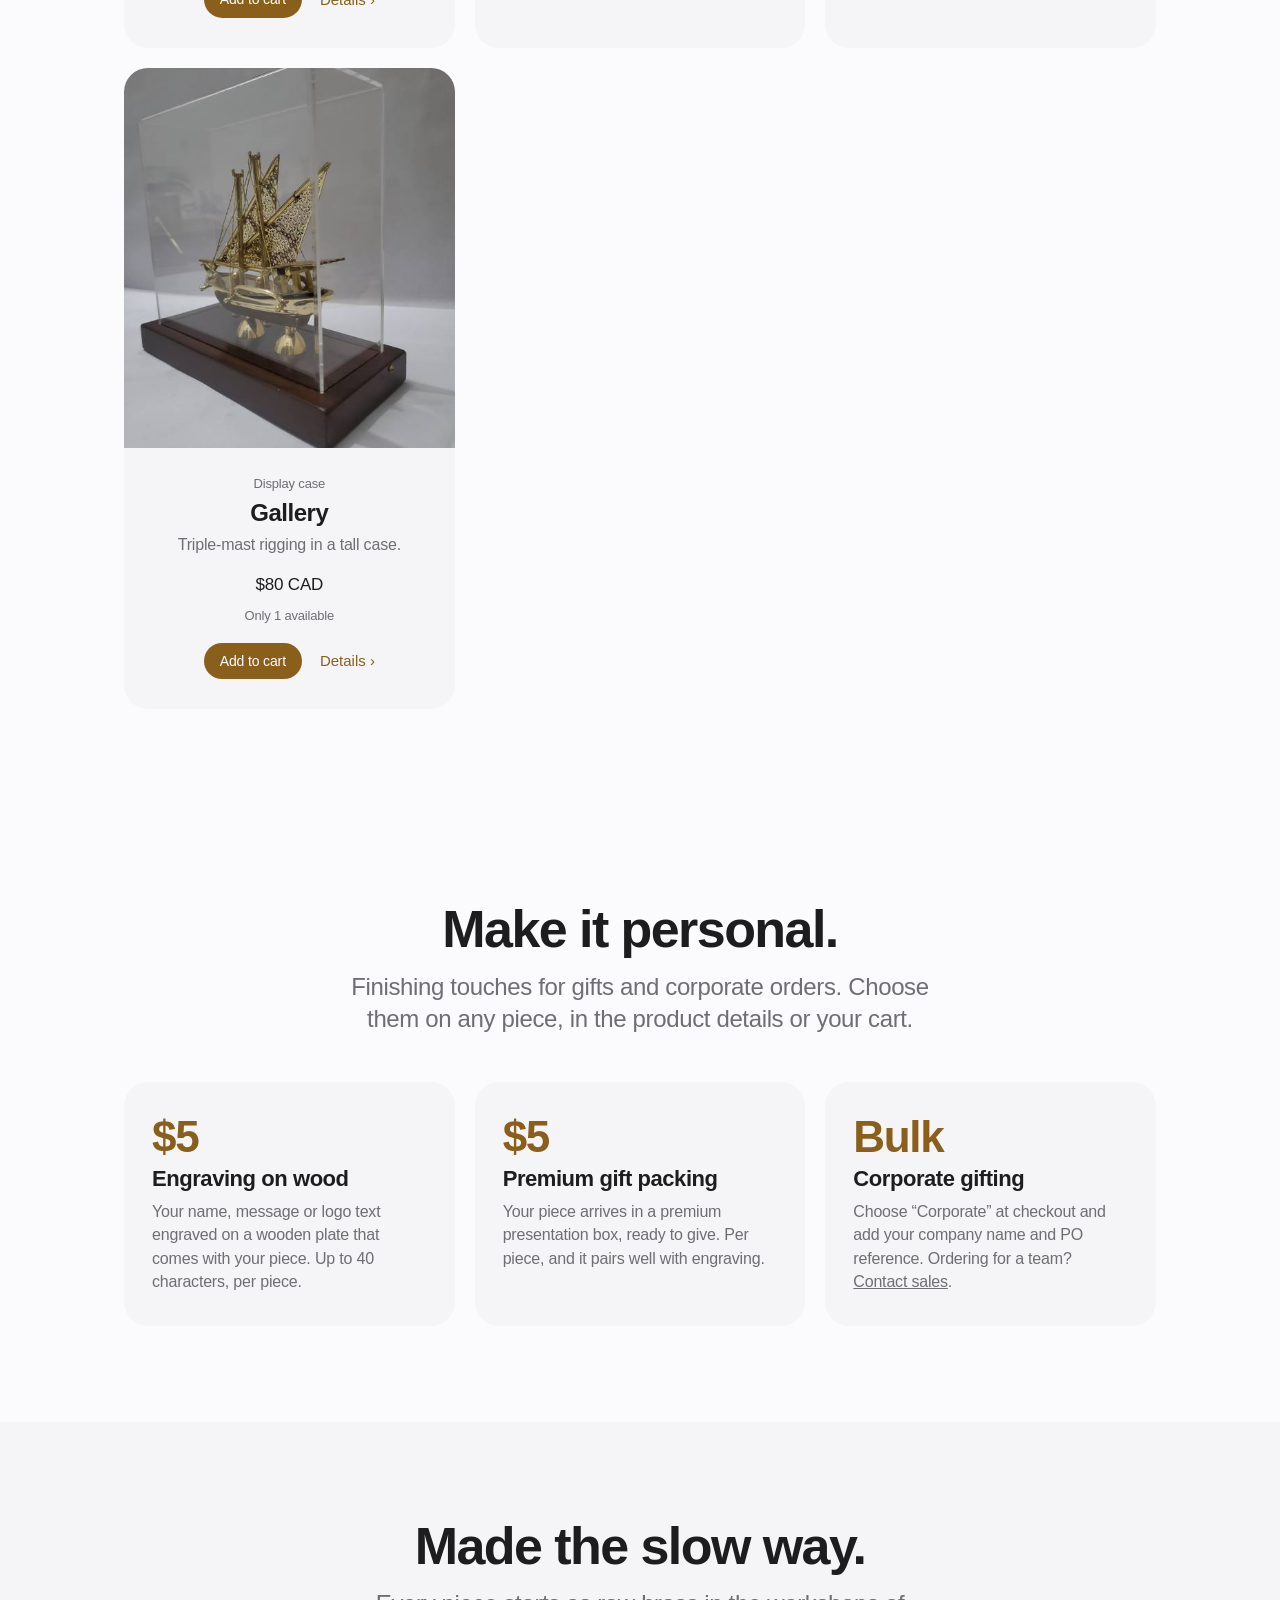
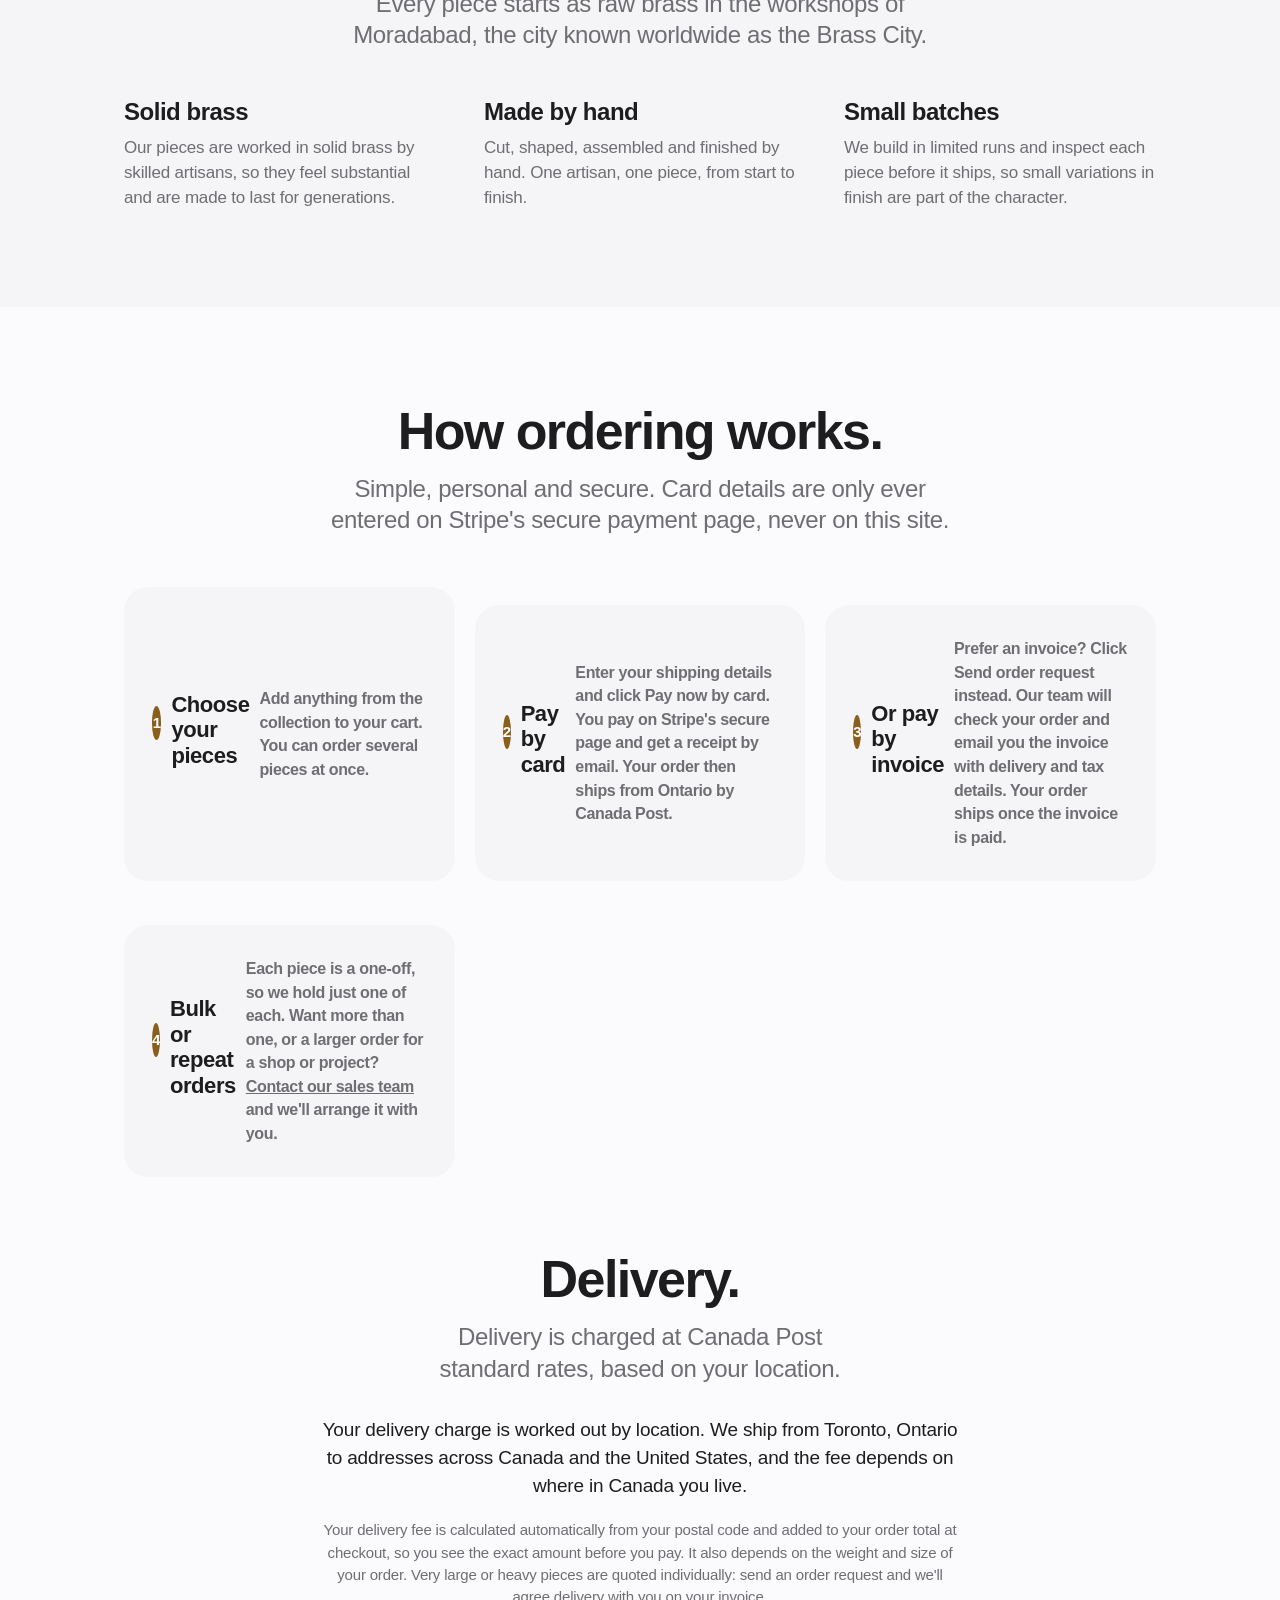
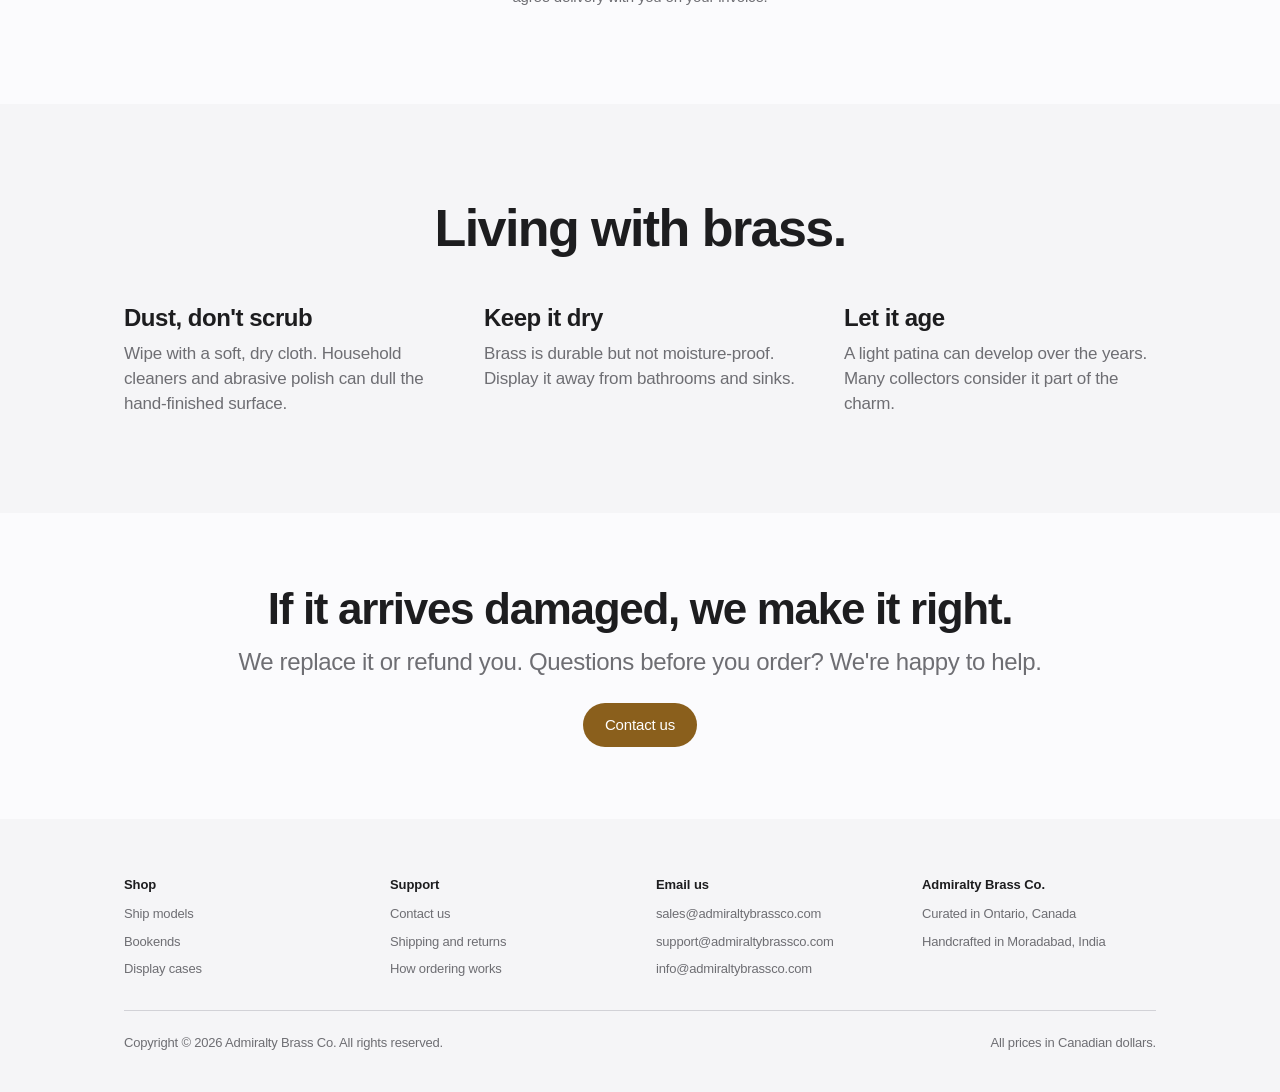
==== commit 8e3fb5ea: "Add files via upload" ====
--- a/index.html
+++ b/index.html
@@ -347,9 +347,9 @@
       <div class="step"><h3>Bulk or repeat orders</h3><p>Each piece is a one-off, so we hold just one of each. Want more than one, or a larger order for a shop or project? <a href="mailto:sales@admiraltybrassco.com">Contact our sales team</a> and we'll arrange it with you.</p></div>
     </div>
     <div id="delivery" style="margin-top:72px">
-      <div class="head" style="margin-bottom:0"><h2>Delivery.</h2><p class="lede">Delivery is charged at Canada Post rates.</p></div>
-      <div class="rates" id="rateList" aria-label="Delivery fees by destination"></div>
-      <p class="dnote">Your delivery fee is calculated automatically from your postal code at checkout. We ship within Canada and the United States. The fee depends on your zone and on the weight and size of your order. Very large or heavy pieces are quoted individually: send an order request and we'll agree delivery with you on your invoice.</p>
+      <div class="head" style="margin-bottom:0"><h2>Delivery.</h2><p class="lede">Delivery is charged at Canada Post standard rates, based on your location.</p></div>
+      <p class="dnote" style="font-size:19px;color:var(--ink);max-width:640px;margin:32px auto 0">Your delivery charge is worked out by location. We ship from Toronto, Ontario to addresses across Canada and the United States, and the fee depends on where in Canada you live.</p>
+      <p class="dnote">Your delivery fee is calculated automatically from your postal code and added to your order total at checkout, so you see the exact amount before you pay. It also depends on the weight and size of your order. Very large or heavy pieces are quoted individually: send an order request and we'll agree delivery with you on your invoice.</p>
     </div>
   </div>
 </section>
@@ -421,6 +421,7 @@
 
 <script src="config.js"></script>
 <script src="products.js"></script>
+<script src="shipping.js"></script>
 <script>
 const SITE = Object.assign({web3formsKey:"01ef3884-0c2e-4777-aaf7-3c39a5c28ab5", payEndpoint:"https://admiralty-checkout.hk-haseeb21.workers.dev", domain:"admiraltybrassco.com", payAddons:false, confirmEndpoint:""}, window.SITE || {});
 const mail = n => n + "@" + SITE.domain;
@@ -429,7 +430,7 @@
 /* ---------- delivery fee calculator ----------
    Edit the numbers below to change your delivery fees (whole dollars, CAD).
    fee = zone fee + extra for each additional piece in the order. */
-const SHIP = {
+const SHIP_DEFAULT = {
   /* Weight-based extra: each whole kg above includedKg adds extraPerKg.
      Products can set weightKg and dims:{l,w,h} (cm) in products.js.
      The zone fee covers the first 2 kg (one typical piece). No weightKg set = defaultKg (1 kg).
@@ -448,6 +449,10 @@
   },
   postal: {A:"ATL",B:"ATL",C:"ATL",E:"ATL",G:"QC",H:"QC",J:"QC",K:"ON",L:"GTA",M:"GTA",N:"ON",P:"ON",R:"PRA",S:"PRA",T:"PRA",V:"BC",X:"NORTH",Y:"NORTH"}
 };
+const SHIP = Object.assign({}, SHIP_DEFAULT, window.SHIPPING || {});
+SHIP.weight = Object.assign({}, SHIP_DEFAULT.weight, SHIP.weight || {});
+const HST = typeof SHIP.hstPercent === "number" ? SHIP.hstPercent : 13;
+const LEAD_DAYS = SHIP.leadDays || 15;
 function shipQuote(country, postal, pieces){
   let z = null, err = "";
   if(country === "Canada"){
@@ -492,14 +497,14 @@
 try{ CART = JSON.parse(localStorage.getItem("ab_cart") || "[]").filter(c => bySku(c.sku) && Number.isInteger(c.qty) && c.qty > 0).map(c => ({sku:c.sku, qty:Math.min(c.qty, stockOf(bySku(c.sku))), engrave:!!c.engrave, engText:String(c.engText||"").slice(0,40), gift:!!c.gift})).filter(c => c.qty > 0); }catch(e){ CART = []; }
 const save = () => { try{ localStorage.setItem("ab_cart", JSON.stringify(CART)); }catch(e){} };
 const count = () => CART.reduce((a,c) => a + c.qty, 0);
-const ADDON = {engrave:5, gift:5};
+const ADDON = Object.assign({engrave:5, gift:5}, SHIP.addons || {});
 const merch = () => CART.reduce((a,c) => a + bySku(c.sku).price * c.qty, 0);
 const engTot = () => CART.reduce((a,c) => a + (c.engrave ? ADDON.engrave * c.qty : 0), 0);
 const giftTot = () => CART.reduce((a,c) => a + (c.gift ? ADDON.gift * c.qty : 0), 0);
 const extras = () => engTot() + giftTot();
 const extrasOf = c => (c.engrave ? ADDON.engrave : 0) * c.qty + (c.gift ? ADDON.gift : 0) * c.qty;
 const subtotal = () => merch() + extras();
-const sumRows = () => { const r = (a,v) => `<div class="sumrow" style="font-weight:400;font-size:15px"><span>${a}</span><span>${v}</span></div>`; return (extras() ? r("Items", money(merch())) + (engTot() ? r("Wood engraving", money(engTot())) : "") + (giftTot() ? r("Premium gift packing", money(giftTot())) : "") : "") + `${sumRows()}`; };
+const sumRows = () => { const r = (a,v) => `<div class="sumrow" style="font-weight:400;font-size:15px"><span>${a}</span><span>${v}</span></div>`; return (extras() ? r("Items", money(merch())) + (engTot() ? r("Wood engraving", money(engTot())) : "") + (giftTot() ? r("Premium gift packing", money(giftTot())) : "") : "") + r("Subtotal", money(subtotal())); };
 const optsHTML = (o, k) => `<div class="opts">
   <label class="orow"><input type="checkbox" data-o="engrave" data-k="${k}" ${o.engrave ? "checked" : ""}><span><b>+$5</b> Engraving on wood<small>Custom text on a wooden plate, per piece</small></span></label>
   ${o.engrave ? `<input class="engtxt" data-o="engText" data-k="${k}" maxlength="40" aria-label="Text to engrave" placeholder="Text to engrave (max 40 characters)" value="${esc(o.engText || "")}">` : ""}
@@ -627,7 +632,7 @@
       <div class="nm">${money(p.price * c.qty + extrasOf(c))}</div>${optsHTML(c, c.sku)}
     </div>`; }).join("");
   dFoot.innerHTML = `${sumRows()}
-    <p class="note" style="margin:0">Your delivery fee is calculated automatically at checkout from your address and the weight and size of your order. 13% HST is added at checkout. You won't be charged until you pay.</p>
+    <p class="note" style="margin:0">Your delivery fee is calculated automatically at checkout from your address and the weight and size of your order. ${HST}% HST is added at checkout. You won't be charged until you pay.</p>
     ${cartShipInfo().manual ? '<p class="note" style="margin:0"><strong>Large or heavy item:</strong> delivery for this order is quoted individually. At checkout, send an order request and we will email you an invoice.</p>' : ''}
     ${count() >= SHIP.bulkAt ? '<p class="note" style="margin:0">Ordering several pieces? <a href="mailto:sales@admiraltybrassco.com">Contact sales</a> for bulk arrangements.</p>' : ''}
     <button class="btn block" id="toCheckout">Check out</button>`;
@@ -682,7 +687,7 @@
   </form>`;
   dFoot.innerHTML = `<div class="osum"><strong>Order summary</strong>${CART.map(c => { const p = bySku(c.sku); return `<div class="oi"><span>${c.qty} &times; ${esc(p.name)}</span><span>${money(p.price * c.qty + extrasOf(c))}</span></div>`; }).join("")}${sumRows()}
     <div class="sumrow"><span>Delivery</span><span id="shipAmt">Enter postal code</span></div>
-    <div class="sumrow"><span>HST (13%)</span><span id="taxAmt">-</span></div>
+    <div class="sumrow"><span id="taxLbl">HST (${HST}%)</span><span id="taxAmt">-</span></div>
     <div class="sumrow" style="font-weight:600"><span>Order total</span><span id="totAmt">${money(subtotal())}</span></div></div>
     <p class="note" style="margin:0" id="payNote">Pay by card now. If you prefer an invoice, send an order request and our team will check it and email you the invoice. No payment is taken until you pay.</p>
     <button class="btn block" id="pay" hidden>Place your order and pay</button>
@@ -692,7 +697,7 @@
     const q = shipQuote($("#fCountry").value, $("#fPost").value, count());
     $("#shipAmt").textContent = q.err ? "Enter postal code" : q.manual ? "Quoted on invoice" : money(q.fee);
     const fee = q.err ? 0 : q.fee, base = subtotal() + fee;
-    const tax = $("#fCountry").value === "Canada" ? Math.round(base * 13) / 100 : 0;
+    const tax = $("#fCountry").value === "Canada" ? Math.round(base * HST) / 100 : 0;
     const m2 = n => "$" + n.toFixed(2) + " CAD";
     $("#taxAmt").textContent = q.err ? "-" : q.manual ? "On invoice" : (tax ? m2(tax) : "None");
     $("#totAmt").textContent = q.manual ? "Quoted on invoice" : m2(base + tax);
@@ -718,7 +723,7 @@
   const sum = k => rows.reduce((a, r) => a + r[k], 0);
   const b = {rows, items:sum("item"), eng:sum("eng"), gift:sum("gift")};
   b.sub = b.items + b.eng + b.gift; b.ship = q.manual ? null : q.fee;
-  b.tax = b.ship === null ? null : f.country === "Canada" ? Math.round((b.sub + b.ship) * 13) / 100 : 0;
+  b.tax = b.ship === null ? null : f.country === "Canada" ? Math.round((b.sub + b.ship) * HST) / 100 : 0;
   b.total = b.ship === null ? null : b.sub + b.ship + b.tax;
   return b;
 }
@@ -727,7 +732,7 @@
   const lines = b.rows.map(r => `${r.qty} x ${r.p.name} (${r.p.sku}): ${m2(r.item)}` + (r.eng ? `\n    + Wood engraving "${r.engText}": ${m2(r.eng)}` : "") + (r.gift ? `\n    + Premium gift packing: ${m2(r.gift)}` : ""));
   const cost = [`Items: ${m2(b.items)}`, b.eng ? `Wood engraving: ${m2(b.eng)}` : "", b.gift ? `Premium gift packing: ${m2(b.gift)}` : "", `Subtotal: ${m2(b.sub)}`,
     `Delivery (${q.zone}): ${b.ship === null ? "to be quoted on your invoice (large or heavy item)" : m2(b.ship)}`,
-    b.tax === null ? "Delivery and 13% HST will be added on your invoice" : f.country === "Canada" ? `HST (13%): ${m2(b.tax)}` : "HST: not applicable (United States)",
+    b.tax === null ? `Delivery and ${HST}% HST will be added on your invoice` : f.country === "Canada" ? `HST (${HST}%): ${m2(b.tax)}` : "HST: not applicable (United States)",
     b.total === null ? "" : `TOTAL: ${m2(b.total)}`].filter(Boolean).join("\n");
   const occ = f.occ && f.occ !== "Personal use" ? `\nOrder type: ${f.occ}${f.occTxt ? " - " + f.occTxt : ""}` : "";
   const ship = `${f.name}\n${f.addr}\n${f.city}${f.prov ? ", " + f.prov : ""} ${f.post}\n${f.country}`;
@@ -810,14 +815,14 @@
 function viewDone(){
   const o = lastOrder; dTitle.textContent = o.viaEmail ? "One more step" : "Order request sent";
   const b = o.b, rw = (a, v, c) => `<div${c ? ' class="' + c + '"' : ""}><span>${a}</span><span>${v}</span></div>`;
-  const recap = '<div class="rc">' + b.rows.map(r => rw(r.qty + " &times; " + esc(r.p.name), m2(r.item)) + (r.eng ? rw("+ Wood engraving &ldquo;" + esc(r.engText) + "&rdquo;", m2(r.eng), "sub2") : "") + (r.gift ? rw("+ Premium gift packing", m2(r.gift), "sub2") : "")).join("") + rw("Subtotal", m2(b.sub)) + rw("Delivery", b.ship === null ? "On invoice" : m2(b.ship)) + (b.tax === null ? rw("HST", "On invoice") : o.f.country === "Canada" ? rw("HST (13%)", m2(b.tax)) : "") + (b.total === null ? "" : rw("Total", m2(b.total), "tot")) + '</div>';
+  const recap = '<div class="rc">' + b.rows.map(r => rw(r.qty + " &times; " + esc(r.p.name), m2(r.item)) + (r.eng ? rw("+ Wood engraving &ldquo;" + esc(r.engText) + "&rdquo;", m2(r.eng), "sub2") : "") + (r.gift ? rw("+ Premium gift packing", m2(r.gift), "sub2") : "")).join("") + rw("Subtotal", m2(b.sub)) + rw("Delivery", b.ship === null ? "On invoice" : m2(b.ship)) + (b.tax === null ? rw("HST", "On invoice") : o.f.country === "Canada" ? rw("HST (" + HST + "%)", m2(b.tax)) : "") + (b.total === null ? "" : rw("Total", m2(b.total), "tot")) + '</div>';
   dBody.innerHTML = `<div class="done">
     <h3>${o.viaEmail ? "Send the email to finish." : "Thank you, " + esc(o.f.name.split(" ")[0]) + "."}</h3>${o.viaEmail ? "" : "<p style=\"margin:0 0 8px;color:var(--slate)\">We're grateful you chose handcrafted brass.</p>"}
     <div class="oid">${o.id}</div>
     <p style="margin:0 0 14px;color:var(--slate)">${o.viaEmail ? "Your email app should have opened with your order filled in. Press send and we'll receive it." : "We've received your order request." + (o.custMailed ? " A copy of this cost breakdown is on its way to " + esc(o.f.email) + "." : " Below is your cost breakdown; our team has the same copy.")}</p>
     <div class="recap">${recap}</div>
     <p style="margin:0"><strong>What happens next</strong></p>
-    <ul><li>Our team will check your order and email an invoice to ${esc(o.f.email)} with delivery and 13% HST.</li><li>Once it's paid, your order ships from Ontario by Canada Post.</li><li>Questions? Email <a href="mailto:${mail("support")}">${mail("support")}</a> and quote ${o.id}.</li></ul>
+    <ul><li>Our team will check your order and email an invoice to ${esc(o.f.email)} with delivery and ${HST}% HST.</li><li>Once it's paid, your order ships from Ontario by Canada Post.</li><li>Questions? Email <a href="mailto:${mail("support")}">${mail("support")}</a> and quote ${o.id}.</li></ul>
   </div>`;
   dFoot.innerHTML = (o.viaEmail ? `<a class="btn block" href="mailto:${mail("orders")}?subject=${encodeURIComponent("Order request " + o.id)}&body=${encodeURIComponent(o.text)}">Open the email again</a>` : "") + `<button class="btn ${o.viaEmail ? "ghost " : ""}block" id="cont">Continue shopping</button>`;
   $("#cont").onclick = () => drawer.close();
@@ -831,7 +836,6 @@
   drawer.showModal();
 }
 refreshBadge();
-$("#rateList").innerHTML = Object.values(SHIP.zones).map(z => `<div><span>${esc(z.name)}</span><span>${money(z.fee)}</span></div>`).join("") + `<div><span>Each extra kg above ${SHIP.weight.includedKg} kg in the same order</span><span>+ ${money(SHIP.weight.extraPerKg)}</span></div>`;
 </script>
 </body>
 </html>
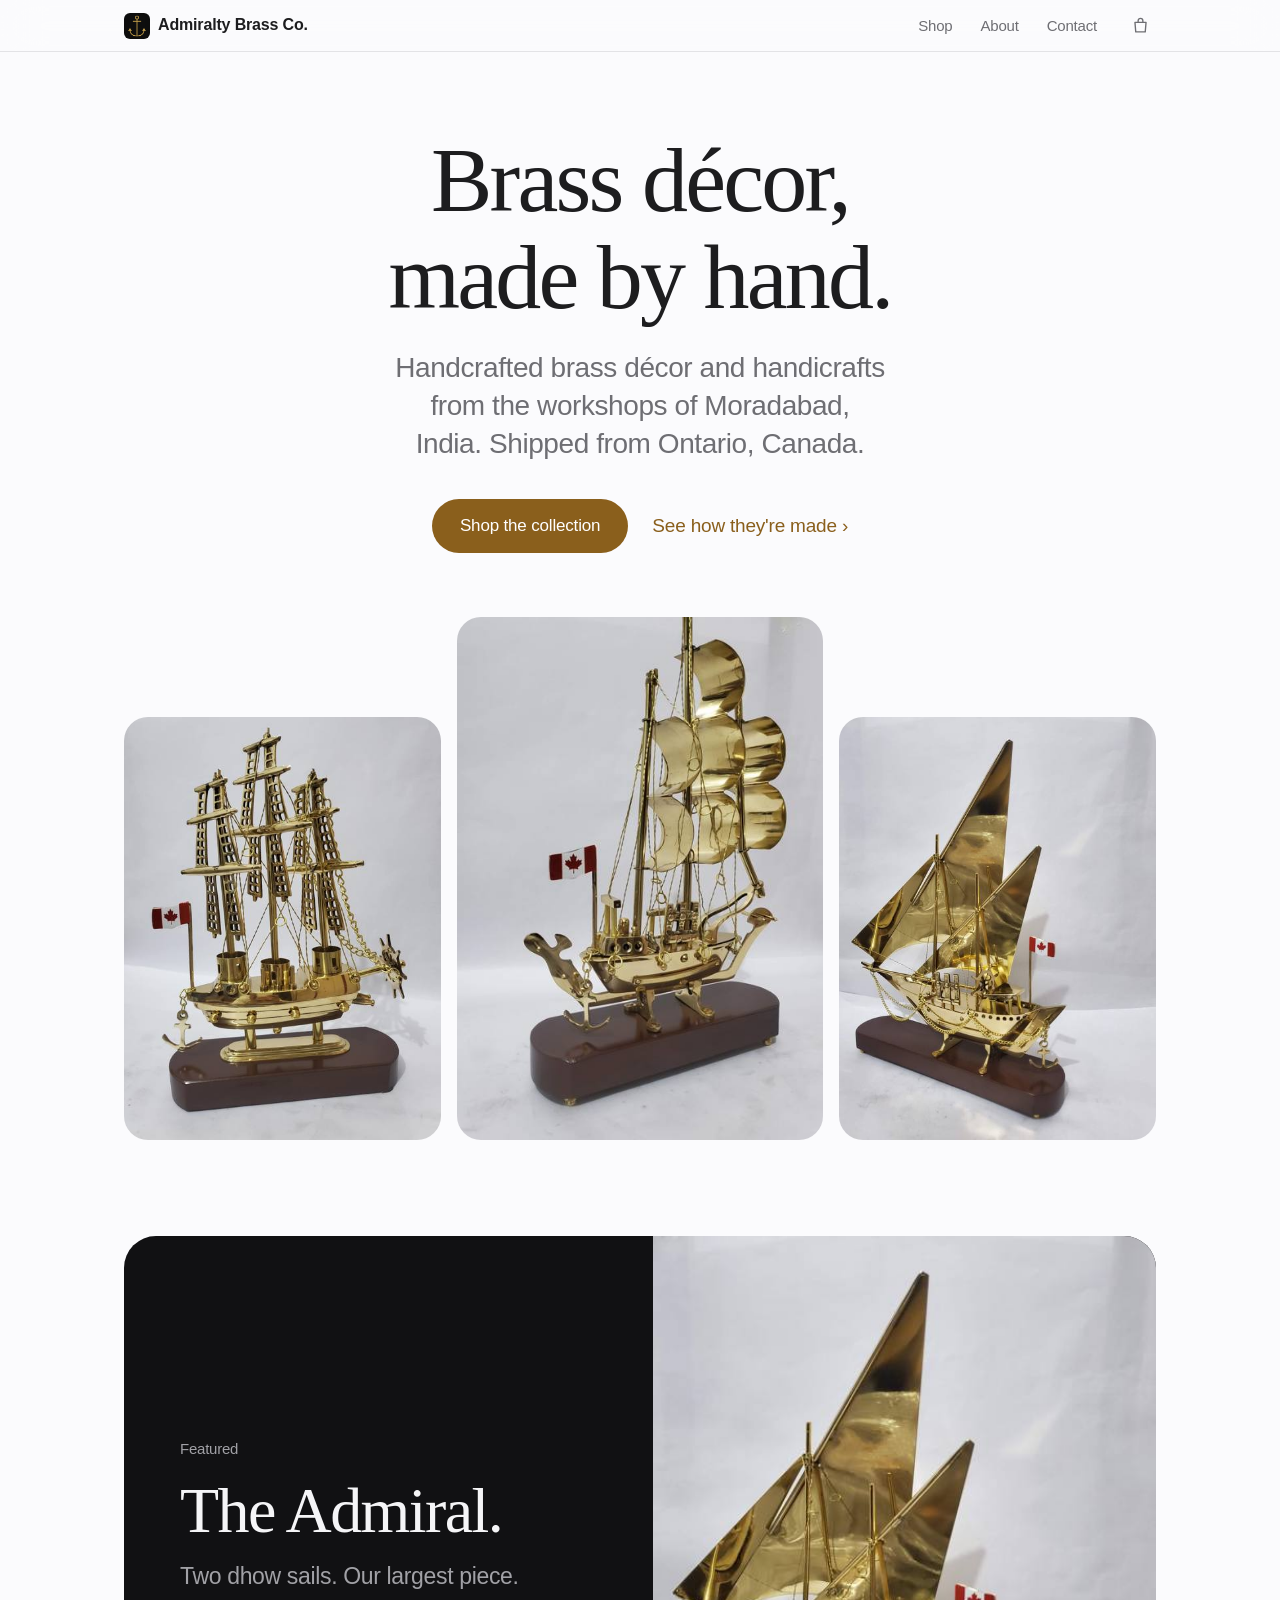
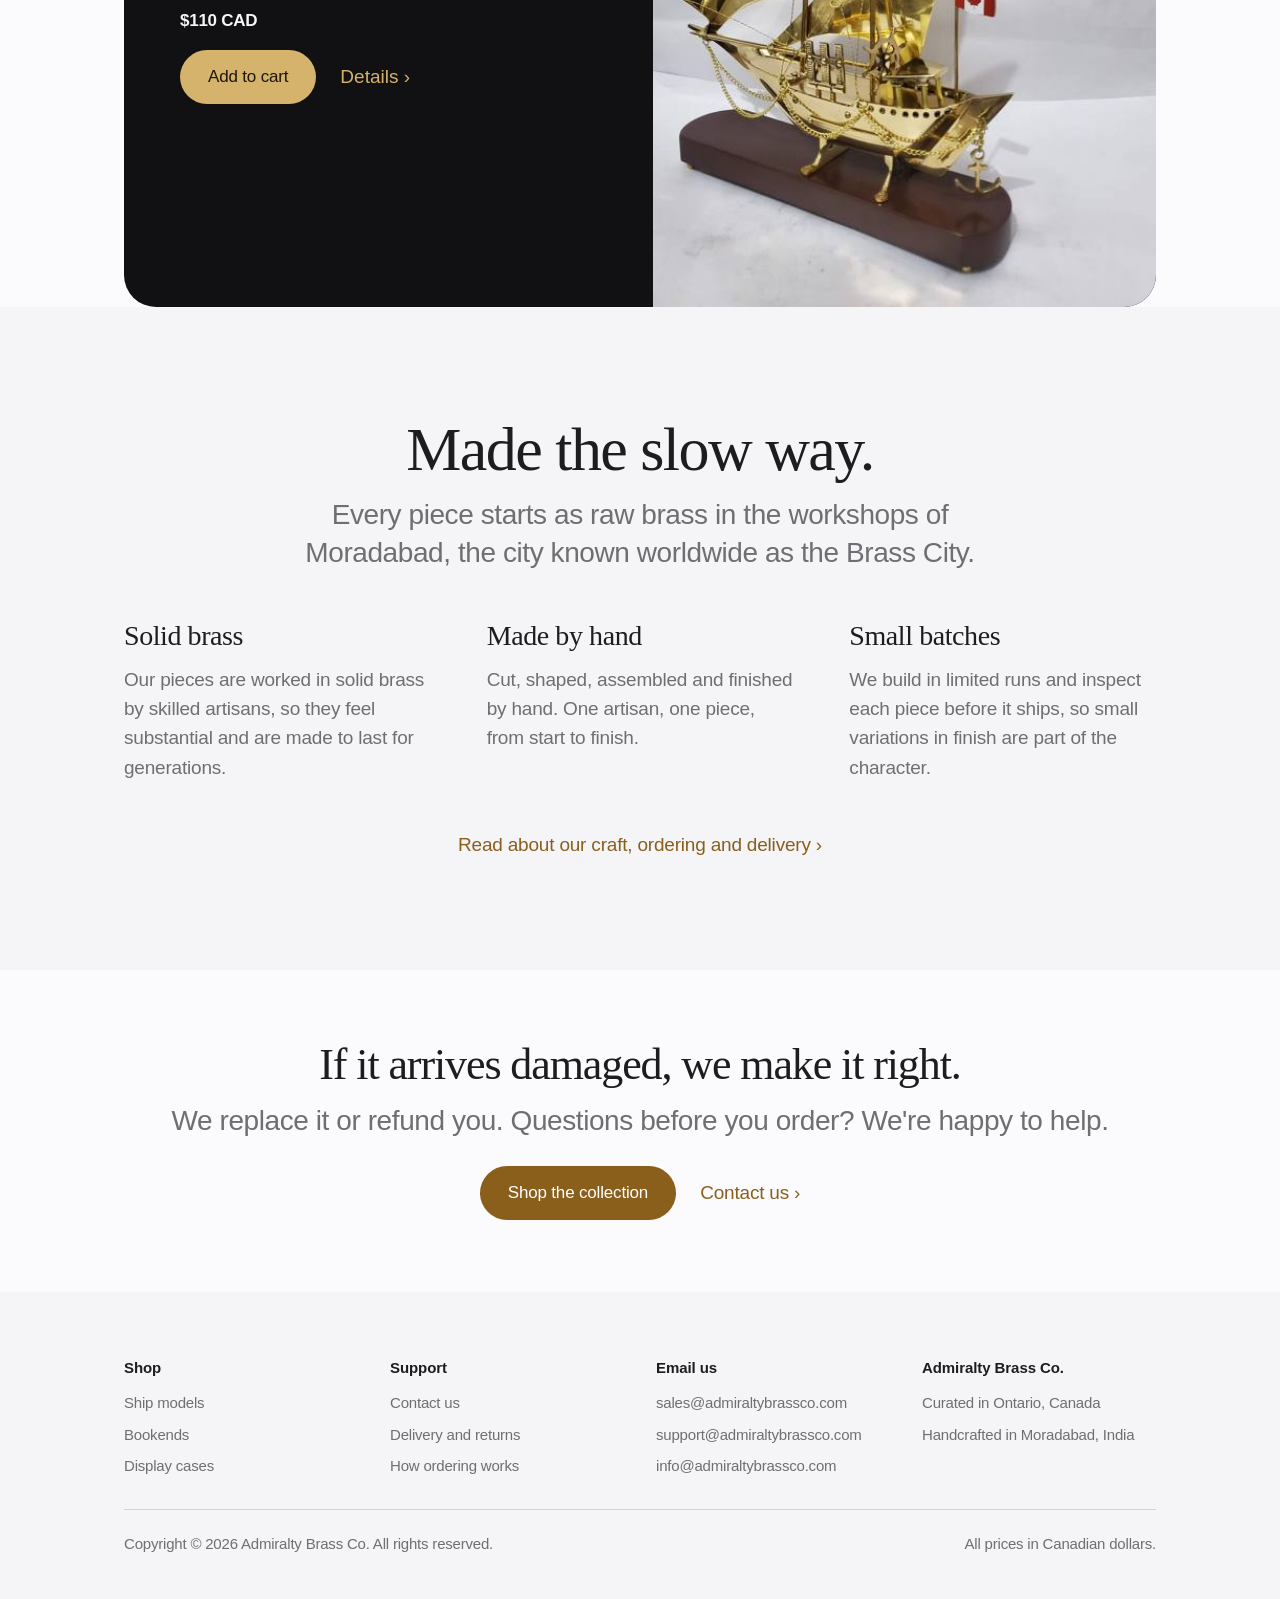
==== commit ffaeaa96: "Add files via upload" ====
--- a/index.html
+++ b/index.html
@@ -5,264 +5,27 @@
 <meta name="viewport" content="width=device-width, initial-scale=1, viewport-fit=cover">
 <title>Admiralty Brass Co. | Handcrafted brass décor</title>
 <meta name="description" content="Handcrafted brass décor and handicrafts, made by artisans in Moradabad, India and shipped from Ontario, Canada.">
-<meta property="og:title" content="Admiralty Brass Co.">
-<meta property="og:description" content="Handcrafted brass décor and handicrafts, shipped from Ontario, Canada.">
+<meta property="og:title" content="Admiralty Brass Co. | Handcrafted brass décor">
+<meta property="og:description" content="Handcrafted brass décor and handicrafts, made by artisans in Moradabad, India and shipped from Ontario, Canada.">
 <meta name="theme-color" content="#fbfbfd" media="(prefers-color-scheme: light)">
 <meta name="theme-color" content="#000000" media="(prefers-color-scheme: dark)">
-<link rel="icon" href="data:image/svg+xml,%3Csvg xmlns=%22http://www.w3.org/2000/svg%22 viewBox=%220 0 100 100%22%3E%3Crect width=%22100%22 height=%22100%22 rx=%2222%22 fill=%22%238a5f1c%22/%3E%3Ctext x=%2250%22 y=%2266%22 font-size=%2248%22 font-family=%22Arial,sans-serif%22 font-weight=%22700%22 text-anchor=%22middle%22 fill=%22white%22%3EAB%3C/text%3E%3C/svg%3E">
-<style>
-[hidden]{display:none!important}
-:root{
-  --paper:#fbfbfd; --fog:#f5f5f7; --line:#d2d2d7; --ink:#1d1d1f; --slate:#6e6e73;
-  --brass:#8a5f1c; --on-brass:#fff; --brass-soft:#b98a3e;
-  --radius:24px;
-  --font:-apple-system,BlinkMacSystemFont,"SF Pro Display","SF Pro Text","Helvetica Neue","Segoe UI",Roboto,Arial,sans-serif;
-}
-@media (prefers-color-scheme:dark){
-  :root{--paper:#000; --fog:#161618; --line:#38383b; --ink:#f5f5f7; --slate:#a1a1a6; --brass:#d6b36c; --on-brass:#1d1608; --brass-soft:#d6b36c;}
-}
-*{box-sizing:border-box}
-html{scroll-behavior:smooth;scroll-padding-top:64px;-webkit-text-size-adjust:100%}
-body{margin:0;background:var(--paper);color:var(--ink);font-family:var(--font);font-size:17px;line-height:1.47;letter-spacing:-.011em;-webkit-font-smoothing:antialiased}
-body:has(dialog[open]){overflow:hidden}
-img{max-width:100%;display:block}
-a{color:inherit}
-button{font:inherit;color:inherit}
-:focus-visible{outline:2px solid var(--brass);outline-offset:3px;border-radius:6px}
-.wrap{max-width:1080px;margin:0 auto;padding:0 24px}
-.skip{position:absolute;left:-999px;top:8px;background:var(--ink);color:var(--paper);padding:8px 14px;border-radius:8px;z-index:999}
-.skip:focus{left:8px}
-
-/* nav */
-.nav{position:sticky;top:0;z-index:50;height:52px;background:color-mix(in srgb,var(--paper) 78%,transparent);backdrop-filter:saturate(180%) blur(20px);-webkit-backdrop-filter:saturate(180%) blur(20px);border-bottom:1px solid color-mix(in srgb,var(--line) 60%,transparent)}
-.nav .wrap{height:100%;display:flex;align-items:center;justify-content:space-between;gap:16px}
-.brand{display:flex;align-items:center;gap:8px;text-decoration:none;font-weight:600;font-size:15px;letter-spacing:-.01em;white-space:nowrap}
-.brand .mark{display:inline-flex;align-items:center;justify-content:center;width:22px;height:22px;border-radius:6px;background:var(--brass);color:var(--on-brass);font-size:10px;font-weight:700;letter-spacing:0}
-.links{display:flex;align-items:center;gap:26px;font-size:13px}
-.links a{text-decoration:none;color:var(--slate);transition:color .2s}
-.links a:hover,.links a[aria-current]{color:var(--ink)}
-.cartbtn{position:relative;background:none;border:0;cursor:pointer;padding:6px;display:flex;color:var(--slate)}
-.cartbtn:hover{color:var(--ink)}
-.cartbtn svg{width:19px;height:19px}
-.cartbtn .n{position:absolute;top:-2px;right:-4px;min-width:16px;height:16px;padding:0 4px;border-radius:8px;background:var(--brass);color:var(--on-brass);font-size:10px;font-weight:600;display:none;align-items:center;justify-content:center}
-.cartbtn .n.on{display:flex}
-@media(max-width:640px){.links .opt{display:none}.links{gap:18px}}
-
-/* buttons */
-.btn{display:inline-flex;align-items:center;justify-content:center;gap:6px;border:0;border-radius:980px;padding:11px 22px;font-size:15px;font-weight:500;letter-spacing:-.01em;text-decoration:none;cursor:pointer;background:var(--brass);color:var(--on-brass);transition:filter .2s,transform .1s}
-.btn:hover{filter:brightness(1.08)}
-.btn:active{transform:scale(.98)}
-.btn.sm{padding:8px 16px;font-size:14px}
-.btn.block{width:100%}
-.btn.ghost{background:transparent;color:var(--brass);box-shadow:inset 0 0 0 1px var(--brass)}
-.btn[disabled]{opacity:.55;cursor:default}
-.link{color:var(--brass);text-decoration:none;font-size:17px;background:none;border:0;cursor:pointer;padding:0}
-.link:hover{text-decoration:underline}
-.link.sm{font-size:15px}
-.link::after{content:" \203A"}
-.actions{display:flex;align-items:center;justify-content:center;gap:24px;flex-wrap:wrap}
-
-/* type */
-h1,h2,h3{margin:0;font-weight:600;letter-spacing:-.03em;line-height:1.08}
-.lede,h1,h2{text-wrap:balance}
-h1{font-size:clamp(40px,7vw,72px);letter-spacing:-.04em}
-h2{font-size:clamp(32px,4.6vw,52px)}
-h3{font-size:24px;letter-spacing:-.02em;line-height:1.16}
-.lede{font-size:clamp(19px,2.2vw,24px);line-height:1.3;color:var(--slate);letter-spacing:-.015em;margin:0}
-.center{text-align:center}
-section{padding:96px 0}
-.fog{background:var(--fog)}
-.head{max-width:720px;margin:0 auto 48px;text-align:center}
-.head .lede{margin-top:14px}
-
-/* forms */
-.field{display:flex;flex-direction:column;gap:6px}
-.field label{font-size:13px;color:var(--slate)}
-.field input,.field select,.field textarea{font:inherit;font-size:16px;color:var(--ink);background:var(--paper);border:1px solid var(--line);border-radius:12px;padding:12px 14px;width:100%;transition:border-color .15s,box-shadow .15s}
-.field textarea{min-height:130px;resize:vertical}
-.field input:focus,.field select:focus,.field textarea:focus{outline:none;border-color:var(--brass);box-shadow:0 0 0 3px color-mix(in srgb,var(--brass) 25%,transparent)}
-.field [aria-invalid="true"]{border-color:#d70015}
-.err{color:#d70015;font-size:13px;min-height:0}
-@media(prefers-color-scheme:dark){.err{color:#ff6961}}
-.hp{position:absolute;left:-9999px;height:0;overflow:hidden}
-.two{display:grid;grid-template-columns:1fr 1fr;gap:14px}
-@media(max-width:480px){.two{grid-template-columns:1fr}}
-.note{font-size:14px;color:var(--slate)}
-.status{border-radius:14px;padding:14px 16px;font-size:15px;background:var(--fog)}
-.status.bad{background:color-mix(in srgb,#d70015 12%,var(--paper));color:var(--ink)}
-
-/* footer */
-footer{background:var(--fog);padding:56px 0 40px;font-size:13px;color:var(--slate)}
-.fgrid{display:grid;grid-template-columns:repeat(auto-fit,minmax(180px,1fr));gap:32px;padding-bottom:32px;border-bottom:1px solid var(--line)}
-footer h4{margin:0 0 10px;font-size:13px;font-weight:600;color:var(--ink);letter-spacing:-.005em}
-footer ul{list-style:none;margin:0;padding:0;display:grid;gap:8px}
-footer a{text-decoration:none;color:var(--slate)}
-footer a:hover{color:var(--ink);text-decoration:underline}
-.fine{padding-top:22px;display:flex;justify-content:space-between;flex-wrap:wrap;gap:8px}
-
-@media(prefers-reduced-motion:reduce){*,*::before,*::after{animation:none!important;transition:none!important;scroll-behavior:auto!important}}
-
-/* hero */
-.hero{padding:80px 0 0;text-align:center}
-.hero .lede{max-width:640px;margin:20px auto 30px}
-.lineup{display:grid;grid-template-columns:1fr 1.15fr 1fr;gap:16px;align-items:end;margin-top:64px}
-.lineup img{width:100%;aspect-ratio:3/4;object-fit:cover;border-radius:var(--radius)}
-.lineup img:nth-child(2){aspect-ratio:3/4.3}
-@media(max-width:720px){.lineup{grid-template-columns:1fr;max-width:340px;margin-left:auto;margin-right:auto}.lineup img:not(:nth-child(2)){display:none}}
-
-/* flagship */
-.flagship{padding:96px 0 0}
-.flag{display:grid;grid-template-columns:1.05fr 1fr;background:#111113;color:#f5f5f7;border-radius:32px;overflow:hidden}
-.flag .txt{padding:64px 56px;display:flex;flex-direction:column;justify-content:center;gap:18px;align-items:flex-start}
-.flag h2{font-size:clamp(40px,5.4vw,64px)}
-.flag p{margin:0;color:#a1a1a6;font-size:21px;line-height:1.3;letter-spacing:-.015em}
-.flag .price{color:#f5f5f7;font-size:17px}
-.flag .btn{background:#d6b36c;color:#1d1608}
-.flag .link{color:#d6b36c}
-.flag img{width:100%;height:100%;min-height:440px;object-fit:cover}
-@media(max-width:800px){.flag{grid-template-columns:1fr}.flag .txt{padding:40px 28px}.flag img{min-height:0;aspect-ratio:3/4;order:-1}}
-
-/* collection */
-.filters{display:flex;justify-content:center;margin-bottom:40px}
-.seg{display:inline-flex;background:var(--fog);border-radius:980px;padding:4px;gap:2px;flex-wrap:wrap;justify-content:center}
-.seg button{border:0;background:transparent;border-radius:980px;padding:8px 18px;font-size:14px;cursor:pointer;color:var(--slate)}
-.seg button[aria-pressed="true"]{background:var(--paper);color:var(--ink);box-shadow:0 1px 4px rgba(0,0,0,.14);font-weight:500}
-.grid{display:grid;grid-template-columns:repeat(auto-fill,minmax(310px,1fr));gap:20px}
-.tile{background:var(--fog);border-radius:var(--radius);overflow:hidden;display:flex;flex-direction:column;text-align:center}
-.tile .pic{display:block;padding:0;border:0;background:none;cursor:pointer;width:100%}
-.tile .pic img{width:100%;aspect-ratio:4/4.6;object-fit:cover;transition:transform .5s ease}
-.tile .pic:hover img{transform:scale(1.03)}
-.tile .pic{overflow:hidden}
-.tile .body{padding:26px 24px 30px;display:flex;flex-direction:column;align-items:center;gap:6px;flex:1}
-.kind{margin:0;font-size:13px;color:var(--slate)}
-.tag{margin:0;color:var(--slate);font-size:16px;max-width:26ch}
-.price{margin:10px 0 0;font-size:17px;font-weight:500}
-.tile .row{display:flex;gap:18px;align-items:center;margin-top:12px}
-
-.tile.sold .pic img{opacity:.5;filter:grayscale(.6)}
-.avail{margin:2px 0 0;font-size:13px;color:var(--slate)}
-.avail.out{color:#d70015;font-weight:500}
-@media(prefers-color-scheme:dark){.avail.out{color:#ff6961}}
-.stockmsg{margin:0 0 16px}
-
-/* craft */
-.cols{display:grid;grid-template-columns:repeat(auto-fit,minmax(240px,1fr));gap:48px}
-.cols h3{margin-bottom:10px}
-.cols p{margin:0;color:var(--slate)}
-.steps{display:grid;grid-template-columns:repeat(auto-fit,minmax(250px,1fr));gap:20px;counter-reset:s}
-.step{background:var(--fog);border-radius:var(--radius);padding:32px 28px}
-.step::before{counter-increment:s;content:counter(s);display:flex;width:34px;height:34px;border-radius:50%;background:var(--brass);color:var(--on-brass);font-weight:600;font-size:15px;align-items:center;justify-content:center;margin-bottom:22px}
-.step h3{font-size:22px;margin-bottom:8px}
-.step p{margin:0;color:var(--slate);font-size:16px}
-.dgrid{display:grid;grid-template-columns:repeat(auto-fit,minmax(280px,1fr));gap:20px;margin-top:56px}
-.dcard{background:var(--fog);border-radius:var(--radius);padding:32px 28px}
-.dcard .amt{font-size:clamp(34px,5vw,44px);font-weight:600;letter-spacing:-.03em;line-height:1.05;margin:0 0 6px;color:var(--brass)}
-.dcard h3{font-size:22px;margin-bottom:8px}
-.dcard p{margin:0;color:var(--slate);font-size:16px}
-.rates{margin:40px auto 0;max-width:640px;background:var(--fog);border-radius:var(--radius);padding:8px 28px}
-.rates div{display:flex;justify-content:space-between;gap:16px;padding:14px 0;border-bottom:1px solid var(--line);font-size:16px}
-.rates div:last-child{border-bottom:0}
-.rates span:last-child{font-weight:600;white-space:nowrap}
-.dnote{text-align:center;color:var(--slate);font-size:15px;margin:20px auto 0;max-width:640px}
-.origin{text-align:center;padding:72px 0}
-.origin h2{font-size:clamp(28px,4vw,44px);max-width:760px;margin:0 auto}
-.origin .lede{margin-top:14px}
-
-/* dialogs */
-dialog{border:0;padding:0;color:var(--ink);background:var(--paper)}
-dialog::backdrop{background:rgba(0,0,0,.45);backdrop-filter:blur(6px);-webkit-backdrop-filter:blur(6px)}
-#qv{width:min(940px,calc(100% - 24px));max-height:calc(100% - 24px);border-radius:28px;overflow:auto;margin:auto}
-#qv[open]{animation:pop .22s ease}
-@keyframes pop{from{opacity:0;transform:translateY(10px) scale(.985)}to{opacity:1;transform:none}}
-.x{position:absolute;top:14px;right:14px;z-index:2;width:34px;height:34px;border-radius:50%;border:0;background:color-mix(in srgb,var(--ink) 10%,var(--paper));cursor:pointer;font-size:20px;line-height:1;display:flex;align-items:center;justify-content:center}
-.x:hover{background:color-mix(in srgb,var(--ink) 18%,var(--paper))}
-.qvg{display:grid;grid-template-columns:1fr 1fr}
-.qvg img{width:100%;height:100%;object-fit:cover;min-height:420px;background:var(--fog)}
-.qvb{padding:44px 40px;display:flex;flex-direction:column;gap:10px}
-.qvb h2{font-size:38px}
-.qvb .tag{max-width:none;font-size:18px}
-.qvb ul{margin:8px 0 0;padding-left:18px;color:var(--slate);font-size:15px;display:grid;gap:6px}
-.qvb .price{font-size:22px;margin:14px 0 0}
-details.spec{border-top:1px solid var(--line);border-bottom:1px solid var(--line);margin:10px 0 6px;padding:12px 0}
-details.spec summary{cursor:pointer;font-size:15px;font-weight:500;list-style:none;display:flex;justify-content:space-between}
-details.spec summary::after{content:"+";color:var(--slate)}
-details.spec[open] summary::after{content:"\2212"}
-details.spec summary::-webkit-details-marker{display:none}
-dl{margin:12px 0 0;display:grid;gap:8px;font-size:14px}
-dl div{display:grid;grid-template-columns:110px 1fr;gap:10px}
-dt{color:var(--slate)}dd{margin:0}
-.buy{display:flex;gap:12px;align-items:center;margin-top:8px}
-.qty{display:inline-flex;align-items:center;border:1px solid var(--line);border-radius:980px}
-.qty button{width:38px;height:40px;border:0;background:none;cursor:pointer;font-size:18px;color:var(--ink)}
-.qty span{min-width:22px;text-align:center;font-size:15px}
-.buy .btn{flex:1}
-@media(max-width:760px){.qvg{grid-template-columns:1fr}.qvg img{min-height:0;aspect-ratio:4/4}.qvb{padding:28px 24px 30px}}
-
-#drawer{position:fixed;inset:0 0 0 auto;margin:0;width:min(460px,100%);height:100%;max-height:100%;border-radius:0;display:none;flex-direction:column}
-#drawer[open]{display:flex;animation:slide .26s ease}
-@keyframes slide{from{transform:translateX(28px);opacity:0}to{transform:none;opacity:1}}
-.dh{display:flex;justify-content:space-between;align-items:center;padding:20px 24px;border-bottom:1px solid var(--line)}
-.dh h3{font-size:20px}
-.dh .x{position:static}
-.db{flex:1;overflow:auto;padding:24px}
-.df{padding:20px 24px 26px;border-top:1px solid var(--line);display:grid;gap:12px}
-.line{display:grid;grid-template-columns:72px 1fr auto;gap:16px;align-items:center;padding:14px 0;border-bottom:1px solid var(--line)}
-.line:first-child{padding-top:0}
-.line img{width:72px;height:88px;object-fit:cover;border-radius:12px}
-.line .nm{font-weight:500;font-size:16px}
-.line .sub{font-size:13px;color:var(--slate)}
-.line .qty{margin-top:8px;transform:scale(.9);transform-origin:left}
-.line .qty button{height:34px;width:34px}
-.rm{background:none;border:0;color:var(--brass);font-size:13px;cursor:pointer;padding:0;margin-top:6px;display:block}
-.rm:hover{text-decoration:underline}
-.sumrow{display:flex;justify-content:space-between;font-size:17px;font-weight:500}
-.empty{text-align:center;color:var(--slate);padding:60px 0}
-.formstack{display:grid;gap:14px}
-.back{background:none;border:0;color:var(--brass);cursor:pointer;padding:0;margin-bottom:18px;font-size:15px}
-.back:hover{text-decoration:underline}
-.done h3{font-size:28px;margin-bottom:8px}
-.oid{display:inline-block;background:var(--fog);border-radius:10px;padding:6px 12px;font-weight:600;letter-spacing:.02em;margin:6px 0 14px}
-.done ul{padding-left:18px;color:var(--slate);display:grid;gap:8px;margin:12px 0 20px}
-.recap{background:var(--fog);border-radius:14px;padding:14px 16px;font-size:14px;color:var(--slate);margin-bottom:16px;line-height:1.5}
-.opts{display:grid;gap:8px;margin:10px 0}
-.orow{display:flex;gap:10px;align-items:flex-start;font-size:14px;cursor:pointer;background:var(--fog);border-radius:12px;padding:10px 12px;text-align:left}
-.orow input{margin-top:3px;accent-color:var(--brass)}
-.orow b{color:var(--brass);font-weight:600}
-.orow small{display:block;color:var(--slate);font-size:12px;line-height:1.35}
-.engtxt{font:inherit;font-size:14px;color:var(--ink);background:var(--paper);border:1px solid var(--line);border-radius:10px;padding:9px 12px;width:100%}
-.line .opts{grid-column:1/-1;margin:0}
-#drawer.wide{width:min(640px,100%)}
-.step{display:flex;align-items:center;gap:10px;margin:22px 0 2px;font-size:18px;font-weight:600;letter-spacing:-.02em}
-.step:first-of-type{margin-top:4px}
-.step span{width:26px;height:26px;border-radius:50%;background:var(--brass);color:var(--on-brass);font-size:14px;display:inline-flex;align-items:center;justify-content:center}
-.paybox{background:var(--fog);border-radius:14px;padding:14px 16px;font-size:14px;color:var(--slate);line-height:1.5}
-.paybox b{color:var(--ink)}
-.same{display:flex;gap:10px;align-items:center;font-size:15px;cursor:pointer}
-.same input{accent-color:var(--brass);width:18px;height:18px}
-.osum{background:var(--fog);border-radius:14px;padding:14px 16px;display:grid;gap:8px}
-.osum .oi{display:flex;justify-content:space-between;gap:12px;font-size:14px}
-.osum .sumrow{font-size:15px}
-.rc div{display:flex;justify-content:space-between;gap:12px}
-.rc .sub2{padding-left:12px}
-.rc .tot{font-weight:600;color:var(--ink);border-top:1px solid var(--line);margin-top:6px;padding-top:6px}
-</style>
+<link rel="icon" href="/favicon.png" type="image/png">
+<link rel="icon" href="/favicon.ico" sizes="any">
+<link rel="apple-touch-icon" href="/favicon-192.png">
+<link rel="stylesheet" href="styles.css">
 </head>
 <body>
-<a class="skip" href="#collection">Skip to the collection</a>
-
+<a class="skip" href="#main">Skip to content</a>
 <header class="nav">
   <div class="wrap">
     <a class="brand" href="index.html" aria-label="Admiralty Brass Co. home">
-      <span class="mark" aria-hidden="true">AB</span>
+      <span class="mark" aria-hidden="true"><img src="favicon-192.png" alt=""></span>
       Admiralty Brass Co.
     </a>
     <nav class="links" aria-label="Main">
-      <a href="#collection">Shop</a>
-      <a class="opt" href="#gifting">Gifting</a>
-      <a class="opt" href="#craft">Craft</a>
-      <a class="opt" href="#ordering">Ordering</a>
-      <a class="opt" href="#delivery">Delivery</a>
-      <a href="contact.html">Contact</a>
+      <a href="shop.html">Shop</a>
+      <a href="about.html">About</a>
+      <a class="opt" href="about.html#contact">Contact</a>
       <button class="cartbtn" id="cartOpen" aria-label="Open cart">
         <svg viewBox="0 0 24 24" fill="none" stroke="currentColor" stroke-width="1.7" stroke-linecap="round" stroke-linejoin="round" aria-hidden="true"><path d="M5 8h14l-1 12H6L5 8z"/><path d="M9 8V6a3 3 0 016 0v2"/></svg>
         <span class="n" id="cartCount">0</span>
@@ -271,20 +34,20 @@
   </div>
 </header>
 
-<main>
+<main id="main">
 <section class="hero">
   <div class="wrap">
     <h1>Brass décor,<br>made by hand.</h1>
     <p class="lede">Handcrafted brass décor and handicrafts from the workshops of Moradabad, India. Shipped from Ontario, Canada.</p>
     <div class="actions">
-      <a class="btn" href="#collection">Shop the collection</a>
-      <a class="link" href="#craft">See how they're made</a>
+      <a class="btn" href="shop.html">Shop the collection</a>
+      <a class="link" href="about.html#craft">See how they're made</a>
     </div>
     <div class="lineup" id="lineup"></div>
   </div>
 </section>
 
-<section class="flagship" id="flagship" hidden style="padding-bottom:0">
+<section class="flagship" id="flagship" hidden>
   <div class="wrap">
     <div class="flag">
       <div class="txt">
@@ -302,31 +65,7 @@
   </div>
 </section>
 
-<section id="collection">
-  <div class="wrap">
-    <div class="head">
-      <h2>The collection.</h2>
-      <p class="lede" id="collLede">Handcrafted pieces in brass.</p>
-    </div>
-    <div class="filters">
-      <div class="seg" id="seg" role="group" aria-label="Filter the collection"></div>
-    </div>
-    <div class="grid" id="grid"></div>
-  </div>
-</section>
-
-<section id="gifting">
-  <div class="wrap">
-    <div class="head"><h2>Make it personal.</h2><p class="lede">Finishing touches for gifts and corporate orders. Choose them on any piece, in the product details or your cart.</p></div>
-    <div class="dgrid" style="margin-top:0">
-      <div class="dcard"><p class="amt">$5</p><h3>Engraving on wood</h3><p>Your name, message or logo text engraved on a wooden plate that comes with your piece. Up to 40 characters, per piece.</p></div>
-      <div class="dcard"><p class="amt">$5</p><h3>Premium gift packing</h3><p>Your piece arrives in a premium presentation box, ready to give. Per piece, and it pairs well with engraving.</p></div>
-      <div class="dcard"><p class="amt">Bulk</p><h3>Corporate gifting</h3><p>Choose &ldquo;Corporate&rdquo; at checkout and add your company name and PO reference. Ordering for a team? <a href="mailto:sales@admiraltybrassco.com">Contact sales</a>.</p></div>
-    </div>
-  </div>
-</section>
-
-<section id="craft" class="fog">
+<section class="fog">
   <div class="wrap">
     <div class="head"><h2>Made the slow way.</h2><p class="lede">Every piece starts as raw brass in the workshops of Moradabad, the city known worldwide as the Brass City.</p></div>
     <div class="cols">
@@ -334,34 +73,7 @@
       <div><h3>Made by hand</h3><p>Cut, shaped, assembled and finished by hand. One artisan, one piece, from start to finish.</p></div>
       <div><h3>Small batches</h3><p>We build in limited runs and inspect each piece before it ships, so small variations in finish are part of the character.</p></div>
     </div>
-  </div>
-</section>
-
-<section id="ordering">
-  <div class="wrap">
-    <div class="head"><h2>How ordering works.</h2><p class="lede">Simple, personal and secure. Card details are only ever entered on Stripe's secure payment page, never on this site.</p></div>
-    <div class="steps">
-      <div class="step"><h3>Choose your pieces</h3><p>Add anything from the collection to your cart. You can order several pieces at once.</p></div>
-      <div class="step"><h3>Pay by card</h3><p>Enter your shipping details and click Pay now by card. You pay on Stripe's secure page and get a receipt by email. Your order then ships from Ontario by Canada Post.</p></div>
-      <div class="step"><h3>Or pay by invoice</h3><p>Prefer an invoice? Click Send order request instead. Our team will check your order and email you the invoice with delivery and tax details. Your order ships once the invoice is paid.</p></div>
-      <div class="step"><h3>Bulk or repeat orders</h3><p>Each piece is a one-off, so we hold just one of each. Want more than one, or a larger order for a shop or project? <a href="mailto:sales@admiraltybrassco.com">Contact our sales team</a> and we'll arrange it with you.</p></div>
-    </div>
-    <div id="delivery" style="margin-top:72px">
-      <div class="head" style="margin-bottom:0"><h2>Delivery.</h2><p class="lede">Delivery is charged at Canada Post standard rates, based on your location.</p></div>
-      <p class="dnote" style="font-size:19px;color:var(--ink);max-width:640px;margin:32px auto 0">Your delivery charge is worked out by location. We ship from Toronto, Ontario to addresses across Canada and the United States, and the fee depends on where in Canada you live.</p>
-      <p class="dnote">Your delivery fee is calculated automatically from your postal code and added to your order total at checkout, so you see the exact amount before you pay. It also depends on the weight and size of your order. Very large or heavy pieces are quoted individually: send an order request and we'll agree delivery with you on your invoice.</p>
-    </div>
-  </div>
-</section>
-
-<section class="fog">
-  <div class="wrap">
-    <div class="head"><h2>Living with brass.</h2></div>
-    <div class="cols">
-      <div><h3>Dust, don't scrub</h3><p>Wipe with a soft, dry cloth. Household cleaners and abrasive polish can dull the hand-finished surface.</p></div>
-      <div><h3>Keep it dry</h3><p>Brass is durable but not moisture-proof. Display it away from bathrooms and sinks.</p></div>
-      <div><h3>Let it age</h3><p>A light patina can develop over the years. Many collectors consider it part of the charm.</p></div>
-    </div>
+    <div class="actions more"><a class="link" href="about.html#craft">Read about our craft, ordering and delivery</a></div>
   </div>
 </section>
 
@@ -369,7 +81,7 @@
   <div class="wrap">
     <h2>If it arrives damaged, we make it right.</h2>
     <p class="lede">We replace it or refund you. Questions before you order? We're happy to help.</p>
-    <div class="actions" style="margin-top:26px"><a class="btn" href="contact.html">Contact us</a></div>
+    <div class="actions" style="margin-top:26px"><a class="btn" href="shop.html">Shop the collection</a><a class="link" href="about.html#contact">Contact us</a></div>
   </div>
 </section>
 </main>
@@ -378,7 +90,7 @@
   <div class="wrap">
     <div class="fgrid">
       <div><h4>Shop</h4><ul id="footShop"></ul></div>
-      <div><h4>Support</h4><ul><li><a href="contact.html">Contact us</a></li><li><a href="contact.html#faq">Shipping and returns</a></li><li><a href="#ordering">How ordering works</a></li></ul></div>
+      <div><h4>Support</h4><ul><li><a href="about.html#contact">Contact us</a></li><li><a href="about.html#delivery">Delivery and returns</a></li><li><a href="about.html#ordering">How ordering works</a></li></ul></div>
       <div><h4>Email us</h4><ul>
         <li><a data-mail="sales" href="mailto:sales@admiraltybrassco.com">sales@admiraltybrassco.com</a></li>
         <li><a data-mail="support" href="mailto:support@admiraltybrassco.com">support@admiraltybrassco.com</a></li>
@@ -390,452 +102,9 @@
   </div>
 </footer>
 
-<!-- product details -->
-<dialog id="qv" aria-labelledby="qvName">
-  <button class="x" id="qvClose" aria-label="Close details">&times;</button>
-  <div class="qvg">
-    <img id="qvImg" alt="">
-    <div class="qvb">
-      <p class="kind" id="qvKind"></p>
-      <h2 id="qvName"></h2>
-      <p class="tag" id="qvTag"></p>
-      <ul id="qvFeat"></ul>
-      <p class="price" id="qvPrice"></p>
-      <details class="spec"><summary>Specifications</summary><dl id="qvSpec"></dl></details>
-      <div id="qvOpts"></div>
-      <div class="buy">
-        <div class="qty"><button id="qvMinus" aria-label="Fewer">&minus;</button><span id="qvQty" aria-live="polite">1</span><button id="qvPlus" aria-label="More">+</button></div>
-        <button class="btn" id="qvAdd">Add to cart</button>
-      </div>
-      <p class="note" id="qvMsg" role="status" style="margin:4px 0 0"></p>
-    </div>
-  </div>
-</dialog>
-
-<!-- cart and checkout -->
-<dialog id="drawer" aria-label="Cart">
-  <div class="dh"><h3 id="dTitle">Cart</h3><button class="x" id="dClose" aria-label="Close cart">&times;</button></div>
-  <div class="db" id="dBody"></div>
-  <div class="df" id="dFoot"></div>
-</dialog>
-
 <script src="config.js"></script>
 <script src="products.js"></script>
 <script src="shipping.js"></script>
-<script>
-const SITE = Object.assign({web3formsKey:"01ef3884-0c2e-4777-aaf7-3c39a5c28ab5", payEndpoint:"https://admiralty-checkout.hk-haseeb21.workers.dev", domain:"admiraltybrassco.com", payAddons:false, confirmEndpoint:""}, window.SITE || {});
-const mail = n => n + "@" + SITE.domain;
-const $ = s => document.querySelector(s);
-const money = n => "$" + n + " CAD";
-/* ---------- delivery fee calculator ----------
-   Edit the numbers below to change your delivery fees (whole dollars, CAD).
-   fee = zone fee + extra for each additional piece in the order. */
-const SHIP_DEFAULT = {
-  /* Weight-based extra: each whole kg above includedKg adds extraPerKg.
-     Products can set weightKg and dims:{l,w,h} (cm) in products.js.
-     The zone fee covers the first 2 kg (one typical piece). No weightKg set = defaultKg (1 kg).
-     Bigger than maxKg or maxSideCm (or invoiceOnly:true) = no automatic fee, invoice + quote instead. */
-  weight: {includedKg:2, extraPerKg:3, defaultKg:1, maxKg:30, maxSideCm:120, volDivisor:5000},
-  bulkAt: 5,
-  zones: {
-    GTA:   {name:"Toronto, Mississauga and Hamilton area", fee:21},
-    ON:    {name:"Rest of Ontario", fee:28},
-    QC:    {name:"Quebec", fee:25},
-    PRA:   {name:"Manitoba, Saskatchewan, Alberta", fee:33},
-    BC:    {name:"British Columbia", fee:34},
-    ATL:   {name:"Atlantic Canada (NB, NS, PE, NL)", fee:33},
-    NORTH: {name:"Yukon, Northwest Territories, Nunavut", fee:45},
-    US:    {name:"United States", fee:28}
-  },
-  postal: {A:"ATL",B:"ATL",C:"ATL",E:"ATL",G:"QC",H:"QC",J:"QC",K:"ON",L:"GTA",M:"GTA",N:"ON",P:"ON",R:"PRA",S:"PRA",T:"PRA",V:"BC",X:"NORTH",Y:"NORTH"}
-};
-const SHIP = Object.assign({}, SHIP_DEFAULT, window.SHIPPING || {});
-SHIP.weight = Object.assign({}, SHIP_DEFAULT.weight, SHIP.weight || {});
-const HST = typeof SHIP.hstPercent === "number" ? SHIP.hstPercent : 13;
-const LEAD_DAYS = SHIP.leadDays || 15;
-function shipQuote(country, postal, pieces){
-  let z = null, err = "";
-  if(country === "Canada"){
-    const p = postal.trim().toUpperCase();
-    if(!p) err = "Enter your postal code to see your delivery fee.";
-    else if(!/^[A-Z]\d[A-Z][ -]?\d[A-Z]\d$/.test(p) || !SHIP.postal[p[0]]) err = "Enter a valid Canadian postal code, like M5V 2T6.";
-    else z = SHIP.postal[p[0]];
-  } else if(country === "United States"){
-    if(!/^\d{5}(-\d{4})?$/.test(postal.trim())) err = "Enter your 5-digit ZIP code to see your delivery fee.";
-    else z = "US";
-  } else err = "We currently ship to Canada and the United States only.";
-  if(!z) return {err};
-  const zone = SHIP.zones[z], info = cartShipInfo();
-  if(info.manual) return {zone: zone.name, manual: true, fee: 0};
-  return {zone: zone.name, fee: zone.fee + SHIP.weight.extraPerKg * Math.max(0, Math.ceil(info.kg) - SHIP.weight.includedKg)};
-}
-function cartShipInfo(){
-  const W = SHIP.weight; let actual = 0, vol = 0, manual = false;
-  CART.forEach(c => {
-    const p = bySku(c.sku); if(!p) return;
-    const kg = typeof p.weightKg === "number" ? p.weightKg : W.defaultKg;
-    actual += kg * c.qty;
-    if(p.dims){ vol += p.dims.l * p.dims.w * p.dims.h / W.volDivisor * c.qty; if(Math.max(p.dims.l, p.dims.w, p.dims.h) > W.maxSideCm) manual = true; }
-    if(kg > W.maxKg || p.invoiceOnly) manual = true;
-  });
-  return {kg: Math.max(actual, vol), manual};
-}
-const esc = s => String(s).replace(/[&<>"']/g, c => ({"&":"&amp;","<":"&lt;",">":"&gt;",'"':"&quot;","'":"&#39;"}[c]));
-
-/* ---------- catalogue ---------- */
-const PRODUCTS = window.PRODUCTS || [];
-const bySku = s => PRODUCTS.find(p => p.sku === s);
-/* Stock: every piece is one-of-a-kind. Add stock:0 to a product in products.js when it sells.
-   Products with no stock value count as 1 in stock. */
-const stockOf = p => typeof p.stock === "number" ? p.stock : 1;
-const soldOut = p => stockOf(p) < 1;
-let cartMsg = "";
-const outMsg = p => `Out of stock: we only have ${stockOf(p)} of ${esc(p.name)}. Need more? <a href="mailto:sales@admiraltybrassco.com">Contact sales</a> for a bulk order.`;
-
-/* ---------- cart state ---------- */
-let CART = [];
-try{ CART = JSON.parse(localStorage.getItem("ab_cart") || "[]").filter(c => bySku(c.sku) && Number.isInteger(c.qty) && c.qty > 0).map(c => ({sku:c.sku, qty:Math.min(c.qty, stockOf(bySku(c.sku))), engrave:!!c.engrave, engText:String(c.engText||"").slice(0,40), gift:!!c.gift})).filter(c => c.qty > 0); }catch(e){ CART = []; }
-const save = () => { try{ localStorage.setItem("ab_cart", JSON.stringify(CART)); }catch(e){} };
-const count = () => CART.reduce((a,c) => a + c.qty, 0);
-const ADDON = Object.assign({engrave:5, gift:5}, SHIP.addons || {});
-const merch = () => CART.reduce((a,c) => a + bySku(c.sku).price * c.qty, 0);
-const engTot = () => CART.reduce((a,c) => a + (c.engrave ? ADDON.engrave * c.qty : 0), 0);
-const giftTot = () => CART.reduce((a,c) => a + (c.gift ? ADDON.gift * c.qty : 0), 0);
-const extras = () => engTot() + giftTot();
-const extrasOf = c => (c.engrave ? ADDON.engrave : 0) * c.qty + (c.gift ? ADDON.gift : 0) * c.qty;
-const subtotal = () => merch() + extras();
-const sumRows = () => { const r = (a,v) => `<div class="sumrow" style="font-weight:400;font-size:15px"><span>${a}</span><span>${v}</span></div>`; return (extras() ? r("Items", money(merch())) + (engTot() ? r("Wood engraving", money(engTot())) : "") + (giftTot() ? r("Premium gift packing", money(giftTot())) : "") : "") + r("Subtotal", money(subtotal())); };
-const optsHTML = (o, k) => `<div class="opts">
-  <label class="orow"><input type="checkbox" data-o="engrave" data-k="${k}" ${o.engrave ? "checked" : ""}><span><b>+$5</b> Engraving on wood<small>Custom text on a wooden plate, per piece</small></span></label>
-  ${o.engrave ? `<input class="engtxt" data-o="engText" data-k="${k}" maxlength="40" aria-label="Text to engrave" placeholder="Text to engrave (max 40 characters)" value="${esc(o.engText || "")}">` : ""}
-  <label class="orow"><input type="checkbox" data-o="gift" data-k="${k}" ${o.gift ? "checked" : ""}><span><b>+$5</b> Premium gift packing<small>Presentation box, per piece</small></span></label>
-</div>`;
-function setOpt(k, key, val, quiet){
-  if(k === "qv"){ QVO[key] = val; if(!quiet) renderQvOpts(); return; }
-  const c = CART.find(x => x.sku === k); if(!c) return;
-  c[key] = val; save(); if(!quiet) viewCart();
-}
-document.addEventListener("change", e => { const t = e.target, o = t.dataset && t.dataset.o; if(o === "engrave" || o === "gift") setOpt(t.dataset.k, o, t.checked); });
-document.addEventListener("input", e => { const t = e.target; if(t.dataset && t.dataset.o === "engText") setOpt(t.dataset.k, "engText", t.value, true); });
-function refreshBadge(){ const n = count(), el = $("#cartCount"); el.textContent = n; el.classList.toggle("on", n > 0); $("#cartOpen").setAttribute("aria-label", "Open cart, " + n + " item" + (n===1?"":"s")); }
-function addToCart(sku, q, o){
-  const p = bySku(sku), it = CART.find(c => c.sku === sku), want = (it ? it.qty : 0) + q;
-  if(want > stockOf(p)){ cartMsg = outMsg(p); return false; }
-  if(it){ it.qty = want; if(o) Object.assign(it, o); } else CART.push(Object.assign({sku, qty:q}, o || {}));
-  save(); refreshBadge(); return true;
-}
-
-/* ---------- page render ---------- */
-/* hero photos */
-$("#lineup").innerHTML = (window.HERO_IMAGES || []).slice(0,3).map(h => `<img src="${esc(h.src)}" alt="${esc(h.alt||"")}">`).join("");
-if(!(window.HERO_IMAGES||[]).length) $("#lineup").remove();
-
-/* featured product */
-const feat = bySku(window.FEATURED_SKU || "");
-if(feat){
-  $("#flagship").hidden = false;
-  $("#flHead").textContent = feat.headline || feat.name;
-  $("#flTag").textContent = feat.desc || feat.tag;
-  $("#flPrice").textContent = money(feat.price);
-  $("#flagImg").src = feat.img; $("#flagImg").alt = feat.alt;
-  if(soldOut(feat)){ $("#flAdd").disabled = true; $("#flAdd").textContent = "Sold out"; }
-  $("#flAdd").onclick = () => { addToCart(feat.sku, 1); openDrawer("cart"); };
-  $("#flOpen").onclick = () => openQV(feat.sku);
-}
-
-/* categories are built from the products themselves */
-const KINDS = [...new Set(PRODUCTS.map(p => p.kind))];
-const kindLabel = k => (window.CATEGORY_LABELS && window.CATEGORY_LABELS[k]) || (k + "s");
-$("#collLede").textContent = PRODUCTS.length + (PRODUCTS.length === 1 ? " piece" : " pieces") + ", each handcrafted in brass.";
-$("#seg").innerHTML = ["All", ...KINDS].map((k,i) => `<button data-f="${esc(k)}" aria-pressed="${i===0}">${esc(k==="All" ? "All" : kindLabel(k))}</button>`).join("");
-if(KINDS.length < 2) $("#seg").parentElement.hidden = true;
-$("#footShop").innerHTML = KINDS.map(k => `<li><a href="#collection" data-jump="${esc(k)}">${esc(kindLabel(k))}</a></li>`).join("");
-
-function renderGrid(f){
-  const list = PRODUCTS.filter(p => f === "All" || p.kind === f);
-  $("#grid").innerHTML = list.map(p => `
-    <article class="tile${soldOut(p) ? " sold" : ""}">
-      <button class="pic" data-open="${p.sku}" aria-label="View details for ${esc(p.name)}"><img src="${esc(p.img)}" alt="${esc(p.alt)}" loading="lazy"></button>
-      <div class="body">
-        <p class="kind">${esc(p.kind)}</p>
-        <h3>${esc(p.name)}</h3>
-        <p class="tag">${esc(p.tag)}</p>
-        <p class="price">${money(p.price)}</p>
-        ${soldOut(p) ? '<p class="avail out">Sold out</p>' : stockOf(p) <= 3 ? '<p class="avail">Only ' + stockOf(p) + ' available</p>' : ''}
-        <div class="row">${soldOut(p) ? '<button class="btn sm" disabled>Out of stock</button>' : '<button class="btn sm" data-add="' + p.sku + '">Add to cart</button>'}<button class="link sm" data-open="${p.sku}">Details</button></div>
-      </div>
-    </article>`).join("");
-}
-function setFilter(f){
-  document.querySelectorAll("#seg button").forEach(b => b.setAttribute("aria-pressed", String(b.dataset.f === f)));
-  renderGrid(f);
-}
-renderGrid("All");
-$("#seg").addEventListener("click", e => { const b = e.target.closest("button[data-f]"); if(b) setFilter(b.dataset.f); });
-document.querySelectorAll("[data-jump]").forEach(a => a.addEventListener("click", () => setFilter(a.dataset.jump)));
-
-document.addEventListener("click", e => {
-  const o = e.target.closest("[data-open]"); if(o){ openQV(o.dataset.open); return; }
-  const a = e.target.closest("[data-add]"); if(a){ addToCart(a.dataset.add, 1); openDrawer("cart"); }
-});
-
-/* ---------- details dialog ---------- */
-const qv = $("#qv"); let qvP = null, qvN = 1, QVO = {};
-const renderQvOpts = () => { $("#qvOpts").innerHTML = optsHTML(QVO, "qv"); };
-function openQV(sku){
-  qvP = bySku(sku); qvN = 1; QVO = {engrave:false, engText:"", gift:false}; renderQvOpts();
-  $("#qvImg").src = qvP.img; $("#qvImg").alt = qvP.alt;
-  $("#qvKind").textContent = qvP.kind; $("#qvName").textContent = qvP.name; $("#qvTag").textContent = qvP.tag;
-  $("#qvFeat").innerHTML = qvP.features.map(f => "<li>" + esc(f) + "</li>").join("");
-  $("#qvPrice").textContent = money(qvP.price); $("#qvQty").textContent = 1;
-  $("#qvSpec").innerHTML = [["Finish",qvP.finish],["Material",qvP.material||"Solid brass"],["Base",qvP.base],["Ideal for",qvP.ideal],["Item number",qvP.sku]]
-    .map(r => `<div><dt>${r[0]}</dt><dd>${esc(r[1])}</dd></div>`).join("");
-  qv.querySelector("details").open = false;
-  $("#qvMsg").innerHTML = "";
-  const out = soldOut(qvP);
-  $("#qvAdd").disabled = out; $("#qvAdd").textContent = out ? "Sold out" : "Add to cart";
-  $("#qvMinus").disabled = $("#qvPlus").disabled = out;
-  qv.showModal();
-}
-$("#qvClose").onclick = () => qv.close();
-qv.addEventListener("click", e => { if(e.target === qv) qv.close(); });
-$("#qvMinus").onclick = () => { if(qvN > 1){ qvN--; $("#qvQty").textContent = qvN; } };
-$("#qvPlus").onclick = () => { if(qvN >= stockOf(qvP)){ $("#qvMsg").innerHTML = outMsg(qvP); return; } if(qvN < 20){ qvN++; $("#qvQty").textContent = qvN; } };
-$("#qvAdd").onclick = () => { if(QVO.engrave && !QVO.engText.trim()){ $("#qvMsg").textContent = "Enter the text for your wood engraving, or untick it."; return; } addToCart(qvP.sku, qvN, Object.assign({}, QVO)); qv.close(); openDrawer("cart"); };
-
-/* ---------- drawer ---------- */
-const drawer = $("#drawer"), dBody = $("#dBody"), dFoot = $("#dFoot"), dTitle = $("#dTitle");
-let lastOrder = null;
-function openDrawer(view){ if(!drawer.open) drawer.showModal(); ({cart:viewCart, checkout:viewCheckout})[view](); }
-$("#cartOpen").onclick = () => openDrawer("cart");
-$("#dClose").onclick = () => drawer.close();
-drawer.addEventListener("click", e => { if(e.target === drawer) drawer.close(); });
-
-function viewCart(){
-  drawer.classList.remove("wide");
-  dTitle.textContent = "Cart";
-  if(!CART.length){
-    dBody.innerHTML = `<p class="empty">Your cart is empty.</p>`;
-    dFoot.innerHTML = `<button class="btn block" id="keep">Browse the collection</button>`;
-    $("#keep").onclick = () => { drawer.close(); location.hash = "#collection"; };
-    return;
-  }
-  const msg = cartMsg ? `<div class="status bad stockmsg">${cartMsg}</div>` : ""; cartMsg = "";
-  dBody.innerHTML = msg + CART.map(c => { const p = bySku(c.sku); return `
-    <div class="line">
-      <img src="${esc(p.img)}" alt="">
-      <div>
-        <div class="nm">${esc(p.name)}</div><div class="sub">${esc(p.kind)}, ${money(p.price)} each</div>
-        <div class="qty"><button data-q="${c.sku}" data-d="-1" aria-label="Fewer ${esc(p.name)}">&minus;</button><span>${c.qty}</span><button data-q="${c.sku}" data-d="1" aria-label="More ${esc(p.name)}">+</button></div>
-        <button class="rm" data-rm="${c.sku}">Remove</button>
-      </div>
-      <div class="nm">${money(p.price * c.qty + extrasOf(c))}</div>${optsHTML(c, c.sku)}
-    </div>`; }).join("");
-  dFoot.innerHTML = `${sumRows()}
-    <p class="note" style="margin:0">Your delivery fee is calculated automatically at checkout from your address and the weight and size of your order. ${HST}% HST is added at checkout. You won't be charged until you pay.</p>
-    ${cartShipInfo().manual ? '<p class="note" style="margin:0"><strong>Large or heavy item:</strong> delivery for this order is quoted individually. At checkout, send an order request and we will email you an invoice.</p>' : ''}
-    ${count() >= SHIP.bulkAt ? '<p class="note" style="margin:0">Ordering several pieces? <a href="mailto:sales@admiraltybrassco.com">Contact sales</a> for bulk arrangements.</p>' : ''}
-    <button class="btn block" id="toCheckout">Check out</button>`;
-  $("#toCheckout").onclick = () => viewCheckout();
-}
-dBody.addEventListener("click", e => {
-  const q = e.target.closest("[data-q]"), r = e.target.closest("[data-rm]");
-  if(q){ const it = CART.find(c => c.sku === q.dataset.q); if(it.qty + Number(q.dataset.d) > stockOf(bySku(it.sku))){ cartMsg = outMsg(bySku(it.sku)); viewCart(); return; } it.qty += Number(q.dataset.d); if(it.qty < 1) CART = CART.filter(c => c !== it); if(it && it.qty > 20) it.qty = 20; save(); refreshBadge(); viewCart(); }
-  if(r){ CART = CART.filter(c => c.sku !== r.dataset.rm); save(); refreshBadge(); viewCart(); }
-});
-
-function viewCheckout(){
-  if(!CART.length){ viewCart(); return; }
-  dTitle.textContent = "Checkout"; drawer.classList.add("wide");
-  dBody.innerHTML = `<button class="back" id="back">&lsaquo; Back to cart</button>
-  <form class="formstack" id="ship" novalidate>
-    <h4 class="step"><span>1</span>Shipping address</h4>
-    <div class="field"><label for="fName">Full name</label><input id="fName" autocomplete="name" required><div class="err" id="eName"></div></div>
-    <div class="field"><label for="fEmail">Email</label><input id="fEmail" type="email" autocomplete="email" required><div class="err" id="eEmail"></div></div>
-    <div class="field"><label for="fPhone">Phone (optional)</label><input id="fPhone" type="tel" autocomplete="tel"></div>
-    <div class="field"><label for="fAddr">Street address</label><input id="fAddr" autocomplete="street-address" required><div class="err" id="eAddr"></div></div>
-    <div class="two">
-      <div class="field"><label for="fCity">City</label><input id="fCity" autocomplete="address-level2" required><div class="err" id="eCity"></div></div>
-      <div class="field"><label for="fProv">Province or state</label><input id="fProv" autocomplete="address-level1"></div>
-    </div>
-    <div class="two">
-      <div class="field"><label for="fPost">Postal or ZIP code</label><input id="fPost" autocomplete="postal-code" required><div class="err" id="ePost"></div></div>
-      <div class="field"><label for="fCountry">Country</label><select id="fCountry" autocomplete="country-name"><option value="Canada">Canada</option><option value="United States">United States</option></select></div>
-    </div>
-    <h4 class="step"><span>2</span>Billing address</h4>
-    <label class="same"><input type="checkbox" id="fSame" checked> Billing address is the same as shipping</label>
-    <div id="billBox" class="formstack" hidden>
-      <div class="field"><label for="bName">Name on card</label><input id="bName" autocomplete="cc-name"><div class="err" id="eBName"></div></div>
-      <div class="field"><label for="bAddr">Billing street address</label><input id="bAddr" autocomplete="billing street-address"><div class="err" id="eBAddr"></div></div>
-      <div class="two">
-        <div class="field"><label for="bCity">City</label><input id="bCity" autocomplete="billing address-level2"><div class="err" id="eBCity"></div></div>
-        <div class="field"><label for="bProv">Province or state</label><input id="bProv" autocomplete="billing address-level1"></div>
-      </div>
-      <div class="two">
-        <div class="field"><label for="bPost">Postal or ZIP code</label><input id="bPost" autocomplete="billing postal-code"><div class="err" id="eBPost"></div></div>
-        <div class="field"><label for="bCountry">Country</label><select id="bCountry"><option value="Canada">Canada</option><option value="United States">United States</option></select></div>
-      </div>
-    </div>
-    <h4 class="step"><span>3</span>Order details</h4>
-    <div class="field"><label for="fNote">Notes (optional)</label><textarea id="fNote" style="min-height:80px"></textarea></div>
-    <div class="field"><label for="fOcc">This order is for</label><select id="fOcc"><option>Personal use</option><option>Gift</option><option>Corporate</option></select></div>
-    <div class="field" id="occBox" hidden><label for="fOccTxt" id="occLbl"></label><input id="fOccTxt" maxlength="200"></div>
-    <h4 class="step"><span>4</span>Payment</h4>
-    <div class="paybox"><b>Credit or debit card.</b> You enter your card details on Stripe's secure payment page, never on our site. We email your invoice and receipt to the address above once payment goes through.</div>
-    <div class="hp" aria-hidden="true"><label>Leave this empty<input id="fBot" tabindex="-1" autocomplete="off"></label></div>
-    <div id="fStatus" role="status"></div>
-  </form>`;
-  dFoot.innerHTML = `<div class="osum"><strong>Order summary</strong>${CART.map(c => { const p = bySku(c.sku); return `<div class="oi"><span>${c.qty} &times; ${esc(p.name)}</span><span>${money(p.price * c.qty + extrasOf(c))}</span></div>`; }).join("")}${sumRows()}
-    <div class="sumrow"><span>Delivery</span><span id="shipAmt">Enter postal code</span></div>
-    <div class="sumrow"><span id="taxLbl">HST (${HST}%)</span><span id="taxAmt">-</span></div>
-    <div class="sumrow" style="font-weight:600"><span>Order total</span><span id="totAmt">${money(subtotal())}</span></div></div>
-    <p class="note" style="margin:0" id="payNote">Pay by card now. If you prefer an invoice, send an order request and our team will check it and email you the invoice. No payment is taken until you pay.</p>
-    <button class="btn block" id="pay" hidden>Place your order and pay</button>
-    <button class="btn ghost block" id="send">Email me an invoice instead</button>`;
-  const PAYNOTE = $("#payNote").textContent;
-  const refreshShip = () => {
-    const q = shipQuote($("#fCountry").value, $("#fPost").value, count());
-    $("#shipAmt").textContent = q.err ? "Enter postal code" : q.manual ? "Quoted on invoice" : money(q.fee);
-    const fee = q.err ? 0 : q.fee, base = subtotal() + fee;
-    const tax = $("#fCountry").value === "Canada" ? Math.round(base * HST) / 100 : 0;
-    const m2 = n => "$" + n.toFixed(2) + " CAD";
-    $("#taxAmt").textContent = q.err ? "-" : q.manual ? "On invoice" : (tax ? m2(tax) : "None");
-    $("#totAmt").textContent = q.manual ? "Quoted on invoice" : m2(base + tax);
-    $("#payNote").textContent = q.manual ? "One or more items are large or heavy and need a custom delivery quote. Send an order request and our team will email you an invoice with delivery and HST." : PAYNOTE;
-    if(!q.manual && extras() > 0 && !SITE.payAddons) $("#payNote").textContent = "Orders with engraving or gift packing are confirmed by invoice. Send your order request and we'll email a full cost breakdown and payment details.";
-    $("#ePost").textContent = ""; $("#fPost").removeAttribute("aria-invalid");
-    $("#pay").hidden = !SITE.payEndpoint || !!q.manual || (extras() > 0 && !SITE.payAddons);
-  };
-  $("#pay").onclick = payNow;
-  ["fPost","fCountry"].forEach(id => { $("#"+id).addEventListener("input", refreshShip); $("#"+id).addEventListener("change", refreshShip); });
-  refreshShip();
-  $("#fOcc").onchange = () => { const v = $("#fOcc").value; $("#occBox").hidden = v === "Personal use"; $("#occLbl").textContent = v === "Gift" ? "Gift message (we'll include it with the gift)" : "Company name and PO reference"; };
-  $("#back").onclick = viewCart;
-  $("#fSame").onchange = () => { $("#billBox").hidden = $("#fSame").checked; };
-  $("#send").onclick = submitOrder;
-  $("#ship").addEventListener("submit", e => { e.preventDefault(); submitOrder(); });
-  setTimeout(() => $("#fName").focus(), 30);
-}
-
-const m2 = n => "$" + n.toFixed(2) + " CAD";
-function breakdown(f, q){
-  const rows = CART.map(c => { const p = bySku(c.sku); return {p, qty:c.qty, item:p.price * c.qty, eng:c.engrave ? ADDON.engrave * c.qty : 0, engText:c.engrave ? String(c.engText).trim() : "", gift:c.gift ? ADDON.gift * c.qty : 0}; });
-  const sum = k => rows.reduce((a, r) => a + r[k], 0);
-  const b = {rows, items:sum("item"), eng:sum("eng"), gift:sum("gift")};
-  b.sub = b.items + b.eng + b.gift; b.ship = q.manual ? null : q.fee;
-  b.tax = b.ship === null ? null : f.country === "Canada" ? Math.round((b.sub + b.ship) * HST) / 100 : 0;
-  b.total = b.ship === null ? null : b.sub + b.ship + b.tax;
-  return b;
-}
-function orderText(id, f, q, forCustomer){
-  const b = breakdown(f, q);
-  const lines = b.rows.map(r => `${r.qty} x ${r.p.name} (${r.p.sku}): ${m2(r.item)}` + (r.eng ? `\n    + Wood engraving "${r.engText}": ${m2(r.eng)}` : "") + (r.gift ? `\n    + Premium gift packing: ${m2(r.gift)}` : ""));
-  const cost = [`Items: ${m2(b.items)}`, b.eng ? `Wood engraving: ${m2(b.eng)}` : "", b.gift ? `Premium gift packing: ${m2(b.gift)}` : "", `Subtotal: ${m2(b.sub)}`,
-    `Delivery (${q.zone}): ${b.ship === null ? "to be quoted on your invoice (large or heavy item)" : m2(b.ship)}`,
-    b.tax === null ? `Delivery and ${HST}% HST will be added on your invoice` : f.country === "Canada" ? `HST (${HST}%): ${m2(b.tax)}` : "HST: not applicable (United States)",
-    b.total === null ? "" : `TOTAL: ${m2(b.total)}`].filter(Boolean).join("\n");
-  const occ = f.occ && f.occ !== "Personal use" ? `\nOrder type: ${f.occ}${f.occTxt ? " - " + f.occTxt : ""}` : "";
-  const ship = `${f.name}\n${f.addr}\n${f.city}${f.prov ? ", " + f.prov : ""} ${f.post}\n${f.country}`;
-  if(forCustomer) return `Hi ${f.name.split(" ")[0]},\n\nThank you for choosing Admiralty Brass Co. Your order request ${id} is with our team, and we truly appreciate your support of our artisans in Moradabad.\n\nYour order\n${lines.join("\n")}\n\nCost breakdown\n${cost}${occ}\n\nShip to\n${ship}\n\nWhat happens next: we'll check your order and email your invoice. Once it's paid, your order ships from Ontario by Canada Post. Questions? Reply to this email or write to ${mail("support")} and quote ${id}.\n\nWith thanks,\nAdmiralty Brass Co.`;
-  return `Order request ${id}${occ}\n\n${lines.join("\n")}\n\nCost breakdown\n${cost}\n\nShip to:\n${ship}\n\nBilling: ${f.sameBill ? "same as shipping" : [f.bill.name, f.bill.addr, f.bill.city + (f.bill.prov ? ", " + f.bill.prov : "") + " " + f.bill.post, f.bill.country].join(", ")}\nEmail: ${f.email}\nPhone: ${f.phone || "-"}\nNotes: ${f.note || "-"}`;
-}
-async function sendCustomer(to, subject, text){
-  if(!SITE.confirmEndpoint) return false;
-  try{ const r = await fetch(SITE.confirmEndpoint, {method:"POST", headers:{"Content-Type":"application/json"}, body: JSON.stringify({to, subject, text})}); return r.ok; }catch(e){ return false; }
-}
-async function sendToTeam(payload){
-  if(!SITE.web3formsKey) return null;
-  try{
-    const r = await fetch("https://api.web3forms.com/submit", {method:"POST", headers:{"Content-Type":"application/json", "Accept":"application/json"}, body: JSON.stringify(Object.assign({access_key: SITE.web3formsKey}, payload))});
-    const d = await r.json(); return !!d.success;
-  }catch(e){ return false; }
-}
-function collect(){
-  const v = id => $(id).value.trim();
-  const f = {name:v("#fName"), email:v("#fEmail"), phone:v("#fPhone"), addr:v("#fAddr"), city:v("#fCity"), prov:v("#fProv"), post:v("#fPost"), country:v("#fCountry"), note:v("#fNote"), occ:$("#fOcc").value, occTxt:v("#fOccTxt")};
-  f.sameBill = $("#fSame").checked;
-  f.bill = f.sameBill ? {name:f.name, addr:f.addr, city:f.city, prov:f.prov, post:f.post, country:f.country} : {name:v("#bName"), addr:v("#bAddr"), city:v("#bCity"), prov:v("#bProv"), post:v("#bPost"), country:$("#bCountry").value};
-  const bad = [];
-  const flag = (inp, err, msg) => { $(inp).setAttribute("aria-invalid", "true"); $(err).textContent = msg; bad.push(inp); };
-  ["#fName","#fEmail","#fAddr","#fCity","#fPost"].forEach(i => { $(i).removeAttribute("aria-invalid"); });
-  ["#eName","#eEmail","#eAddr","#eCity","#ePost"].forEach(i => { $(i).textContent = ""; });
-  if(!f.name) flag("#fName","#eName","Enter your full name.");
-  if(!/^\S+@\S+\.\S+$/.test(f.email)) flag("#fEmail","#eEmail","Enter a valid email so we can send your receipt.");
-  if(!f.addr) flag("#fAddr","#eAddr","Enter your street address.");
-  if(!f.city) flag("#fCity","#eCity","Enter your city.");
-  ["#bName","#bAddr","#bCity","#bPost"].forEach(i => $(i).removeAttribute("aria-invalid"));
-  ["#eBName","#eBAddr","#eBCity","#eBPost"].forEach(i => $(i).textContent = "");
-  if(!f.sameBill){
-    if(!f.bill.name) flag("#bName","#eBName","Enter the name on the card.");
-    if(!f.bill.addr) flag("#bAddr","#eBAddr","Enter your billing address.");
-    if(!f.bill.city) flag("#bCity","#eBCity","Enter your billing city.");
-    if(!f.bill.post) flag("#bPost","#eBPost","Enter your billing postal or ZIP code.");
-  }
-  const q = shipQuote(f.country, f.post, count());
-  if(q.err) flag("#fPost","#ePost",q.err);
-  $("#fStatus").innerHTML = "";
-  if(CART.some(c => c.engrave && !String(c.engText).trim())){ $("#fStatus").innerHTML = '<div class="status bad">Enter the text for your wood engraving, or untick it in your cart.</div>'; return null; }
-  if(bad.length){ $(bad[0]).focus(); return null; }
-  if($("#fBot").value) return null;
-  return {f, q};
-}
-async function payNow(){
-  const c = collect(); if(!c) return;
-  if(c.q.manual){ $("#fStatus").innerHTML = `<div class="status bad">This order needs a custom delivery quote. Please send an order request and we'll invoice you.</div>`; return; }
-  const btn = $("#pay"); btn.disabled = true; btn.textContent = "Opening secure payment...";
-  const id = "AB-" + Date.now().toString(36).toUpperCase().slice(-6);
-  try{
-    const r = await fetch(SITE.payEndpoint, {method:"POST", headers:{"Content-Type":"application/json"}, body: JSON.stringify({items: CART.map(x => ({sku:x.sku, qty:x.qty, engrave:!!x.engrave, engText:x.engrave ? x.engText.trim() : "", giftPack:!!x.gift})), addons: ADDON, customer: c.f, orderId: id})});
-    const d = await r.json();
-    if(!r.ok || !d.url) throw new Error(d.error || "failed");
-    location.href = d.url;
-  }catch(e){
-    btn.disabled = false; btn.textContent = "Place your order and pay";
-    $("#fStatus").innerHTML = `<div class="status bad">${esc(e.message && e.message !== "failed" ? e.message : "We couldn't start the payment.")} You can also send an order request and we'll invoice you.</div>`;
-  }
-}
-async function submitOrder(){
-  const c = collect(); if(!c) return;
-  const {f, q} = c;
-
-  const btn = $("#send"); btn.disabled = true; btn.textContent = "Sending...";
-  const id = "AB-" + Date.now().toString(36).toUpperCase().slice(-6);
-  const text = orderText(id, f, q, false);
-  const res = await sendToTeam({subject:"New order request " + id, from_name:"Admiralty Brass website", name:f.name, email:f.email, phone:f.phone, message:text, botcheck:""});
-  if(res === false){
-    btn.disabled = false; btn.textContent = "Send order request";
-    $("#fStatus").innerHTML = `<div class="status bad">We couldn't send your request. Check your connection and try again, or <a href="mailto:${mail("orders")}?subject=${encodeURIComponent("Order request " + id)}&body=${encodeURIComponent(text)}">email it to us instead</a>.</div>`;
-    return;
-  }
-  const custMailed = res === null ? false : await sendCustomer(f.email, "Your Admiralty Brass Co. order " + id + ": thank you", orderText(id, f, q, true));
-  lastOrder = {id, f, text, viaEmail: res === null, ship: q, b: breakdown(f, q), custMailed};
-  if(res === null){ location.href = `mailto:${mail("orders")}?subject=${encodeURIComponent("Order request " + id)}&body=${encodeURIComponent(text)}`; }
-  CART = []; save(); refreshBadge(); viewDone();
-}
-function viewDone(){
-  const o = lastOrder; dTitle.textContent = o.viaEmail ? "One more step" : "Order request sent";
-  const b = o.b, rw = (a, v, c) => `<div${c ? ' class="' + c + '"' : ""}><span>${a}</span><span>${v}</span></div>`;
-  const recap = '<div class="rc">' + b.rows.map(r => rw(r.qty + " &times; " + esc(r.p.name), m2(r.item)) + (r.eng ? rw("+ Wood engraving &ldquo;" + esc(r.engText) + "&rdquo;", m2(r.eng), "sub2") : "") + (r.gift ? rw("+ Premium gift packing", m2(r.gift), "sub2") : "")).join("") + rw("Subtotal", m2(b.sub)) + rw("Delivery", b.ship === null ? "On invoice" : m2(b.ship)) + (b.tax === null ? rw("HST", "On invoice") : o.f.country === "Canada" ? rw("HST (" + HST + "%)", m2(b.tax)) : "") + (b.total === null ? "" : rw("Total", m2(b.total), "tot")) + '</div>';
-  dBody.innerHTML = `<div class="done">
-    <h3>${o.viaEmail ? "Send the email to finish." : "Thank you, " + esc(o.f.name.split(" ")[0]) + "."}</h3>${o.viaEmail ? "" : "<p style=\"margin:0 0 8px;color:var(--slate)\">We're grateful you chose handcrafted brass.</p>"}
-    <div class="oid">${o.id}</div>
-    <p style="margin:0 0 14px;color:var(--slate)">${o.viaEmail ? "Your email app should have opened with your order filled in. Press send and we'll receive it." : "We've received your order request." + (o.custMailed ? " A copy of this cost breakdown is on its way to " + esc(o.f.email) + "." : " Below is your cost breakdown; our team has the same copy.")}</p>
-    <div class="recap">${recap}</div>
-    <p style="margin:0"><strong>What happens next</strong></p>
-    <ul><li>Our team will check your order and email an invoice to ${esc(o.f.email)} with delivery and ${HST}% HST.</li><li>Once it's paid, your order ships from Ontario by Canada Post.</li><li>Questions? Email <a href="mailto:${mail("support")}">${mail("support")}</a> and quote ${o.id}.</li></ul>
-  </div>`;
-  dFoot.innerHTML = (o.viaEmail ? `<a class="btn block" href="mailto:${mail("orders")}?subject=${encodeURIComponent("Order request " + o.id)}&body=${encodeURIComponent(o.text)}">Open the email again</a>` : "") + `<button class="btn ${o.viaEmail ? "ghost " : ""}block" id="cont">Continue shopping</button>`;
-  $("#cont").onclick = () => drawer.close();
-}
-if(/[?&]paid=1/.test(location.search)){
-  CART = []; save(); history.replaceState(null, "", location.pathname);
-  dTitle.textContent = "Payment received";
-  dBody.innerHTML = `<div class="done"><h3>Thank you for your order.</h3><p style="margin:0 0 14px;color:var(--slate)">Your payment went through and Stripe has emailed you a receipt. We'll pack your order and ship it from Ontario by Canada Post.</p><p style="margin:0">Questions? Email <a href="mailto:${mail("support")}">${mail("support")}</a>.</p></div>`;
-  dFoot.innerHTML = `<button class="btn block" id="cont">Continue shopping</button>`;
-  $("#cont").onclick = () => drawer.close();
-  drawer.showModal();
-}
-refreshBadge();
-</script>
+<script src="site.js"></script>
 </body>
 </html>
--- a/styles.css
+++ b/styles.css
@@ -0,0 +1,255 @@
+[hidden]{display:none!important}
+:root{
+  --paper:#fbfbfd; --fog:#f5f5f7; --line:#d2d2d7; --ink:#1d1d1f; --slate:#6e6e73;
+  --brass:#8a5f1c; --on-brass:#fff; --brass-soft:#b98a3e;
+  --radius:24px;
+  --serif:"Iowan Old Style","Palatino Linotype",Palatino,"Book Antiqua",Georgia,serif;
+  --font:-apple-system,BlinkMacSystemFont,"SF Pro Display","SF Pro Text","Helvetica Neue","Segoe UI",Roboto,Arial,sans-serif;
+}
+@media (prefers-color-scheme:dark){
+  :root{--paper:#000; --fog:#161618; --line:#38383b; --ink:#f5f5f7; --slate:#a1a1a6; --brass:#d6b36c; --on-brass:#1d1608; --brass-soft:#d6b36c;}
+}
+*{box-sizing:border-box}
+html{scroll-behavior:smooth;scroll-padding-top:64px;-webkit-text-size-adjust:100%}
+body{margin:0;background:var(--paper);color:var(--ink);font-family:var(--font);font-size:18px;line-height:1.55;letter-spacing:-.011em;-webkit-font-smoothing:antialiased}
+body:has(dialog[open]){overflow:hidden}
+img{max-width:100%;display:block}
+a{color:inherit}
+button{font:inherit;color:inherit}
+:focus-visible{outline:2px solid var(--brass);outline-offset:3px;border-radius:6px}
+.wrap{max-width:1080px;margin:0 auto;padding:0 24px}
+.skip{position:absolute;left:-999px;top:8px;background:var(--ink);color:var(--paper);padding:8px 14px;border-radius:8px;z-index:999}
+.skip:focus{left:8px}
+
+/* nav */
+.nav{position:sticky;top:0;z-index:50;height:52px;background:color-mix(in srgb,var(--paper) 78%,transparent);backdrop-filter:saturate(180%) blur(20px);-webkit-backdrop-filter:saturate(180%) blur(20px);border-bottom:1px solid color-mix(in srgb,var(--line) 60%,transparent)}
+.nav .wrap{height:100%;display:flex;align-items:center;justify-content:space-between;gap:16px}
+.brand{display:flex;align-items:center;gap:8px;text-decoration:none;font-weight:600;font-size:16px;letter-spacing:-.01em;white-space:nowrap}
+.brand .mark{display:inline-flex;align-items:center;justify-content:center;width:26px;height:26px;border-radius:6px;background:#0d0d0d;overflow:hidden;font-size:10px;font-weight:700;letter-spacing:0}
+.brand .mark img{width:100%;height:100%;display:block}
+.links{display:flex;align-items:center;gap:28px;font-size:15px}
+.links a{text-decoration:none;color:var(--slate);transition:color .2s}
+.links a:hover,.links a[aria-current]{color:var(--ink)}
+.cartbtn{position:relative;background:none;border:0;cursor:pointer;padding:6px;display:flex;color:var(--slate)}
+.cartbtn:hover{color:var(--ink)}
+.cartbtn svg{width:19px;height:19px}
+.cartbtn .n{position:absolute;top:-2px;right:-4px;min-width:16px;height:16px;padding:0 4px;border-radius:8px;background:var(--brass);color:var(--on-brass);font-size:10px;font-weight:600;display:none;align-items:center;justify-content:center}
+.cartbtn .n.on{display:flex}
+@media(max-width:640px){.links .opt{display:none}.links{gap:18px}}
+
+/* buttons */
+.btn{display:inline-flex;align-items:center;justify-content:center;gap:6px;border:0;border-radius:980px;padding:14px 28px;font-size:17px;font-weight:500;letter-spacing:-.01em;text-decoration:none;cursor:pointer;background:var(--brass);color:var(--on-brass);transition:filter .2s,transform .1s}
+.btn:hover{filter:brightness(1.08)}
+.btn:active{transform:scale(.98)}
+.btn.sm{padding:10px 20px;font-size:15px}
+.btn.block{width:100%}
+.btn.ghost{background:transparent;color:var(--brass);box-shadow:inset 0 0 0 1px var(--brass)}
+.btn[disabled]{opacity:.55;cursor:default}
+.link{color:var(--brass);text-decoration:none;font-size:19px;background:none;border:0;cursor:pointer;padding:0}
+.link:hover{text-decoration:underline}
+.link.sm{font-size:16px}
+.link::after{content:" \203A"}
+.actions{display:flex;align-items:center;justify-content:center;gap:24px;flex-wrap:wrap}
+
+/* type */
+h1,h2,h3{margin:0;font-weight:600;letter-spacing:-.03em;line-height:1.08}
+.lede,h1,h2{text-wrap:balance}
+h1{font-size:clamp(46px,8.5vw,92px);letter-spacing:-.04em}
+h2{font-size:clamp(36px,5.4vw,62px)}
+h3{font-size:26px;letter-spacing:-.02em;line-height:1.16}
+.lede{font-size:clamp(21px,2.5vw,28px);line-height:1.35;color:var(--slate);letter-spacing:-.015em;margin:0}
+.center{text-align:center}
+section{padding:110px 0}
+.fog{background:var(--fog)}
+.head{max-width:720px;margin:0 auto 48px;text-align:center}
+.head .lede{margin-top:14px}
+
+/* forms */
+.field{display:flex;flex-direction:column;gap:6px}
+.field label{font-size:15px;color:var(--slate)}
+.field input,.field select,.field textarea{font:inherit;font-size:16px;color:var(--ink);background:var(--paper);border:1px solid var(--line);border-radius:12px;padding:12px 14px;width:100%;transition:border-color .15s,box-shadow .15s}
+.field textarea{min-height:130px;resize:vertical}
+.field input:focus,.field select:focus,.field textarea:focus{outline:none;border-color:var(--brass);box-shadow:0 0 0 3px color-mix(in srgb,var(--brass) 25%,transparent)}
+.field [aria-invalid="true"]{border-color:#d70015}
+.err{color:#d70015;font-size:13px;min-height:0}
+@media(prefers-color-scheme:dark){.err{color:#ff6961}}
+.hp{position:absolute;left:-9999px;height:0;overflow:hidden}
+.two{display:grid;grid-template-columns:1fr 1fr;gap:14px}
+@media(max-width:480px){.two{grid-template-columns:1fr}}
+.note{font-size:15px;color:var(--slate)}
+.status{border-radius:14px;padding:14px 16px;font-size:15px;background:var(--fog)}
+.status.bad{background:color-mix(in srgb,#d70015 12%,var(--paper));color:var(--ink)}
+
+/* footer */
+footer{background:var(--fog);padding:64px 0 44px;font-size:15px;color:var(--slate)}
+.fgrid{display:grid;grid-template-columns:repeat(auto-fit,minmax(180px,1fr));gap:32px;padding-bottom:32px;border-bottom:1px solid var(--line)}
+footer h4{margin:0 0 12px;font-size:15px;font-weight:600;color:var(--ink);letter-spacing:-.005em}
+footer ul{list-style:none;margin:0;padding:0;display:grid;gap:8px}
+footer a{text-decoration:none;color:var(--slate)}
+footer a:hover{color:var(--ink);text-decoration:underline}
+.fine{padding-top:22px;display:flex;justify-content:space-between;flex-wrap:wrap;gap:8px}
+
+@media(prefers-reduced-motion:reduce){*,*::before,*::after{animation:none!important;transition:none!important;scroll-behavior:auto!important}}
+
+/* hero */
+.hero{padding:80px 0 0;text-align:center}
+.hero .lede{max-width:700px;margin:24px auto 36px}
+.lineup{display:grid;grid-template-columns:1fr 1.15fr 1fr;gap:16px;align-items:end;margin-top:64px}
+.lineup img{width:100%;aspect-ratio:3/4;object-fit:cover;border-radius:var(--radius)}
+.lineup img:nth-child(2){aspect-ratio:3/4.3}
+@media(max-width:720px){.lineup{grid-template-columns:1fr;max-width:340px;margin-left:auto;margin-right:auto}.lineup img:not(:nth-child(2)){display:none}}
+
+/* flagship */
+.flagship{padding:96px 0 0}
+.flag{display:grid;grid-template-columns:1.05fr 1fr;background:#111113;color:#f5f5f7;border-radius:32px;overflow:hidden}
+.flag .txt{padding:64px 56px;display:flex;flex-direction:column;justify-content:center;gap:18px;align-items:flex-start}
+.flag h2{font-size:clamp(40px,5.4vw,64px)}
+.flag p{margin:0;color:#a1a1a6;font-size:23px;line-height:1.3;letter-spacing:-.015em}
+.flag .price{color:#f5f5f7;font-size:17px}
+.flag .btn{background:#d6b36c;color:#1d1608}
+.flag .link{color:#d6b36c}
+.flag img{width:100%;height:100%;min-height:440px;object-fit:cover}
+@media(max-width:800px){.flag{grid-template-columns:1fr}.flag .txt{padding:40px 28px}.flag img{min-height:0;aspect-ratio:3/4;order:-1}}
+
+/* collection */
+.filters{display:flex;justify-content:center;margin-bottom:40px}
+.seg{display:inline-flex;background:var(--fog);border-radius:980px;padding:4px;gap:2px;flex-wrap:wrap;justify-content:center}
+.seg button{border:0;background:transparent;border-radius:980px;padding:8px 18px;font-size:14px;cursor:pointer;color:var(--slate)}
+.seg button[aria-pressed="true"]{background:var(--paper);color:var(--ink);box-shadow:0 1px 4px rgba(0,0,0,.14);font-weight:500}
+.grid{display:grid;grid-template-columns:repeat(auto-fill,minmax(310px,1fr));gap:20px}
+.tile{background:var(--fog);border-radius:var(--radius);overflow:hidden;display:flex;flex-direction:column;text-align:center}
+.tile .pic{display:block;padding:0;border:0;background:none;cursor:pointer;width:100%}
+.tile .pic img{width:100%;aspect-ratio:4/4.6;object-fit:cover;transition:transform .5s ease}
+.tile .pic:hover img{transform:scale(1.03)}
+.tile .pic{overflow:hidden}
+.tile .body{padding:26px 24px 30px;display:flex;flex-direction:column;align-items:center;gap:6px;flex:1}
+.kind{margin:0;font-size:15px;color:var(--slate)}
+.tag{margin:0;color:var(--slate);font-size:18px;max-width:26ch}
+.price{margin:10px 0 0;font-size:20px;font-weight:600}
+.tile .row{display:flex;gap:18px;align-items:center;margin-top:12px}
+
+.tile.sold .pic img{opacity:.5;filter:grayscale(.6)}
+.avail{margin:2px 0 0;font-size:15px;color:var(--slate)}
+.avail.out{color:#d70015;font-weight:500}
+@media(prefers-color-scheme:dark){.avail.out{color:#ff6961}}
+.stockmsg{margin:0 0 16px}
+
+/* craft */
+.cols{display:grid;grid-template-columns:repeat(auto-fit,minmax(260px,1fr));gap:56px}
+.cols h3{margin-bottom:12px;font-size:28px}
+.cols p{margin:0;color:var(--slate);font-size:19px;line-height:1.55}
+.steps{display:grid;grid-template-columns:repeat(auto-fit,minmax(250px,1fr));gap:20px;counter-reset:s}
+.steps .step{background:var(--fog);border-radius:var(--radius);padding:32px 28px}
+.steps .step::before{counter-increment:s;content:counter(s);display:flex;width:34px;height:34px;border-radius:50%;background:var(--brass);color:var(--on-brass);font-weight:600;font-size:15px;align-items:center;justify-content:center;margin-bottom:22px}
+.steps .step h3{font-size:25px;margin-bottom:8px}
+.steps .step p{margin:0;color:var(--slate);font-size:18px}
+.dgrid{display:grid;grid-template-columns:repeat(auto-fit,minmax(280px,1fr));gap:20px;margin-top:56px}
+.dcard{background:var(--fog);border-radius:var(--radius);padding:32px 28px}
+.dcard .amt{font-size:clamp(34px,5vw,44px);font-weight:600;letter-spacing:-.03em;line-height:1.05;margin:0 0 6px;color:var(--brass)}
+.dcard h3{font-size:25px;margin-bottom:8px}
+.dcard p{margin:0;color:var(--slate);font-size:18px}
+.rates{margin:40px auto 0;max-width:640px;background:var(--fog);border-radius:var(--radius);padding:8px 28px}
+.rates div{display:flex;justify-content:space-between;gap:16px;padding:14px 0;border-bottom:1px solid var(--line);font-size:16px}
+.rates div:last-child{border-bottom:0}
+.rates span:last-child{font-weight:600;white-space:nowrap}
+.dnote{text-align:center;color:var(--slate);font-size:15px;margin:20px auto 0;max-width:640px}
+.origin{text-align:center;padding:72px 0}
+.origin h2{font-size:clamp(28px,4vw,44px);max-width:760px;margin:0 auto}
+.origin .lede{margin-top:14px}
+
+/* dialogs */
+dialog{border:0;padding:0;color:var(--ink);background:var(--paper)}
+dialog::backdrop{background:rgba(0,0,0,.45);backdrop-filter:blur(6px);-webkit-backdrop-filter:blur(6px)}
+#qv{width:min(940px,calc(100% - 24px));max-height:calc(100% - 24px);border-radius:28px;overflow:auto;margin:auto}
+#qv[open]{animation:pop .22s ease}
+@keyframes pop{from{opacity:0;transform:translateY(10px) scale(.985)}to{opacity:1;transform:none}}
+.x{position:absolute;top:14px;right:14px;z-index:2;width:34px;height:34px;border-radius:50%;border:0;background:color-mix(in srgb,var(--ink) 10%,var(--paper));cursor:pointer;font-size:20px;line-height:1;display:flex;align-items:center;justify-content:center}
+.x:hover{background:color-mix(in srgb,var(--ink) 18%,var(--paper))}
+.qvg{display:grid;grid-template-columns:1fr 1fr}
+.qvg img{width:100%;height:100%;object-fit:cover;min-height:420px;background:var(--fog)}
+.qvb{padding:44px 40px;display:flex;flex-direction:column;gap:10px}
+.qvb h2{font-size:38px}
+.qvb .tag{max-width:none;font-size:18px}
+.qvb ul{margin:8px 0 0;padding-left:18px;color:var(--slate);font-size:15px;display:grid;gap:6px}
+.qvb .price{font-size:22px;margin:14px 0 0}
+details.spec{border-top:1px solid var(--line);border-bottom:1px solid var(--line);margin:10px 0 6px;padding:12px 0}
+details.spec summary{cursor:pointer;font-size:15px;font-weight:500;list-style:none;display:flex;justify-content:space-between}
+details.spec summary::after{content:"+";color:var(--slate)}
+details.spec[open] summary::after{content:"\2212"}
+details.spec summary::-webkit-details-marker{display:none}
+dl{margin:12px 0 0;display:grid;gap:8px;font-size:14px}
+dl div{display:grid;grid-template-columns:110px 1fr;gap:10px}
+dt{color:var(--slate)}dd{margin:0}
+.buy{display:flex;gap:12px;align-items:center;margin-top:8px}
+.qty{display:inline-flex;align-items:center;border:1px solid var(--line);border-radius:980px}
+.qty button{width:38px;height:40px;border:0;background:none;cursor:pointer;font-size:18px;color:var(--ink)}
+.qty span{min-width:22px;text-align:center;font-size:15px}
+.buy .btn{flex:1}
+@media(max-width:760px){.qvg{grid-template-columns:1fr}.qvg img{min-height:0;aspect-ratio:4/4}.qvb{padding:28px 24px 30px}}
+
+#drawer{position:fixed;inset:0 0 0 auto;margin:0;width:min(460px,100%);height:100%;max-height:100%;border-radius:0;display:none;flex-direction:column}
+#drawer[open]{display:flex;animation:slide .26s ease}
+@keyframes slide{from{transform:translateX(28px);opacity:0}to{transform:none;opacity:1}}
+.dh{display:flex;justify-content:space-between;align-items:center;padding:20px 24px;border-bottom:1px solid var(--line)}
+.dh h3{font-size:20px}
+.dh .x{position:static}
+.db{flex:1;overflow:auto;padding:24px}
+.df{padding:20px 24px 26px;border-top:1px solid var(--line);display:grid;gap:12px}
+.line{display:grid;grid-template-columns:72px 1fr auto;gap:16px;align-items:center;padding:14px 0;border-bottom:1px solid var(--line)}
+.line:first-child{padding-top:0}
+.line img{width:72px;height:88px;object-fit:cover;border-radius:12px}
+.line .nm{font-weight:500;font-size:16px}
+.line .sub{font-size:13px;color:var(--slate)}
+.line .qty{margin-top:8px;transform:scale(.9);transform-origin:left}
+.line .qty button{height:34px;width:34px}
+.rm{background:none;border:0;color:var(--brass);font-size:13px;cursor:pointer;padding:0;margin-top:6px;display:block}
+.rm:hover{text-decoration:underline}
+.sumrow{display:flex;justify-content:space-between;font-size:17px;font-weight:500}
+.empty{text-align:center;color:var(--slate);padding:60px 0}
+.formstack{display:grid;gap:14px}
+.back{background:none;border:0;color:var(--brass);cursor:pointer;padding:0;margin-bottom:18px;font-size:15px}
+.back:hover{text-decoration:underline}
+.done h3{font-size:28px;margin-bottom:8px}
+.oid{display:inline-block;background:var(--fog);border-radius:10px;padding:6px 12px;font-weight:600;letter-spacing:.02em;margin:6px 0 14px}
+.done ul{padding-left:18px;color:var(--slate);display:grid;gap:8px;margin:12px 0 20px}
+.recap{background:var(--fog);border-radius:14px;padding:14px 16px;font-size:14px;color:var(--slate);margin-bottom:16px;line-height:1.5}
+.opts{display:grid;gap:8px;margin:10px 0}
+.orow{display:flex;gap:10px;align-items:flex-start;font-size:14px;cursor:pointer;background:var(--fog);border-radius:12px;padding:10px 12px;text-align:left}
+.orow input{margin-top:3px;accent-color:var(--brass)}
+.orow b{color:var(--brass);font-weight:600}
+.orow small{display:block;color:var(--slate);font-size:12px;line-height:1.35}
+.engtxt{font:inherit;font-size:14px;color:var(--ink);background:var(--paper);border:1px solid var(--line);border-radius:10px;padding:9px 12px;width:100%}
+.line .opts{grid-column:1/-1;margin:0}
+#drawer.wide{width:min(640px,100%)}
+h4.step{display:flex;align-items:center;gap:10px;margin:22px 0 2px;font-size:18px;font-weight:600;letter-spacing:-.02em}
+h4.step:first-of-type{margin-top:4px}
+h4.step span{width:26px;height:26px;border-radius:50%;background:var(--brass);color:var(--on-brass);font-size:14px;display:inline-flex;align-items:center;justify-content:center}
+.paybox{background:var(--fog);border-radius:14px;padding:14px 16px;font-size:14px;color:var(--slate);line-height:1.5}
+.paybox b{color:var(--ink)}
+.same{display:flex;gap:10px;align-items:center;font-size:15px;cursor:pointer}
+.same input{accent-color:var(--brass);width:18px;height:18px}
+.osum{background:var(--fog);border-radius:14px;padding:14px 16px;display:grid;gap:8px}
+.osum .oi{display:flex;justify-content:space-between;gap:12px;font-size:14px}
+.osum .sumrow{font-size:15px}
+.rc div{display:flex;justify-content:space-between;gap:12px}
+.rc .sub2{padding-left:12px}
+.rc .tot{font-weight:600;color:var(--ink);border-top:1px solid var(--line);margin-top:6px;padding-top:6px}
+
+/* multi-page additions */
+.first{padding-top:72px}
+.head h1{font-size:clamp(36px,6vw,56px)}
+.fog .step,.fog .dcard{background:var(--paper)}
+.dcard a{color:var(--brass)}
+.dcard .mail{margin-top:14px;font-weight:500;overflow-wrap:anywhere}
+.more{margin-top:48px}
+
+
+/* headline typography: a warm serif for the display type, clean sans for everything else */
+h1,h2,.flag h2,.qvb h2{font-family:var(--serif);font-weight:500;letter-spacing:-.025em;line-height:1.05}
+h1{letter-spacing:-.03em}
+.tile h3,.cols h3,.dcard h3,.steps .step h3{font-family:var(--serif);font-weight:500;letter-spacing:-.015em}
+.hero h1{max-width:12ch;margin:0 auto}
+.head p.lede,.origin .lede{max-width:34em;margin-left:auto;margin-right:auto}
+.dcard .amt{font-family:var(--serif);font-weight:500}
+.tile .body{padding:28px 26px 34px}
+@media(max-width:640px){body{font-size:17px}section{padding:76px 0}.links{font-size:14px}}
